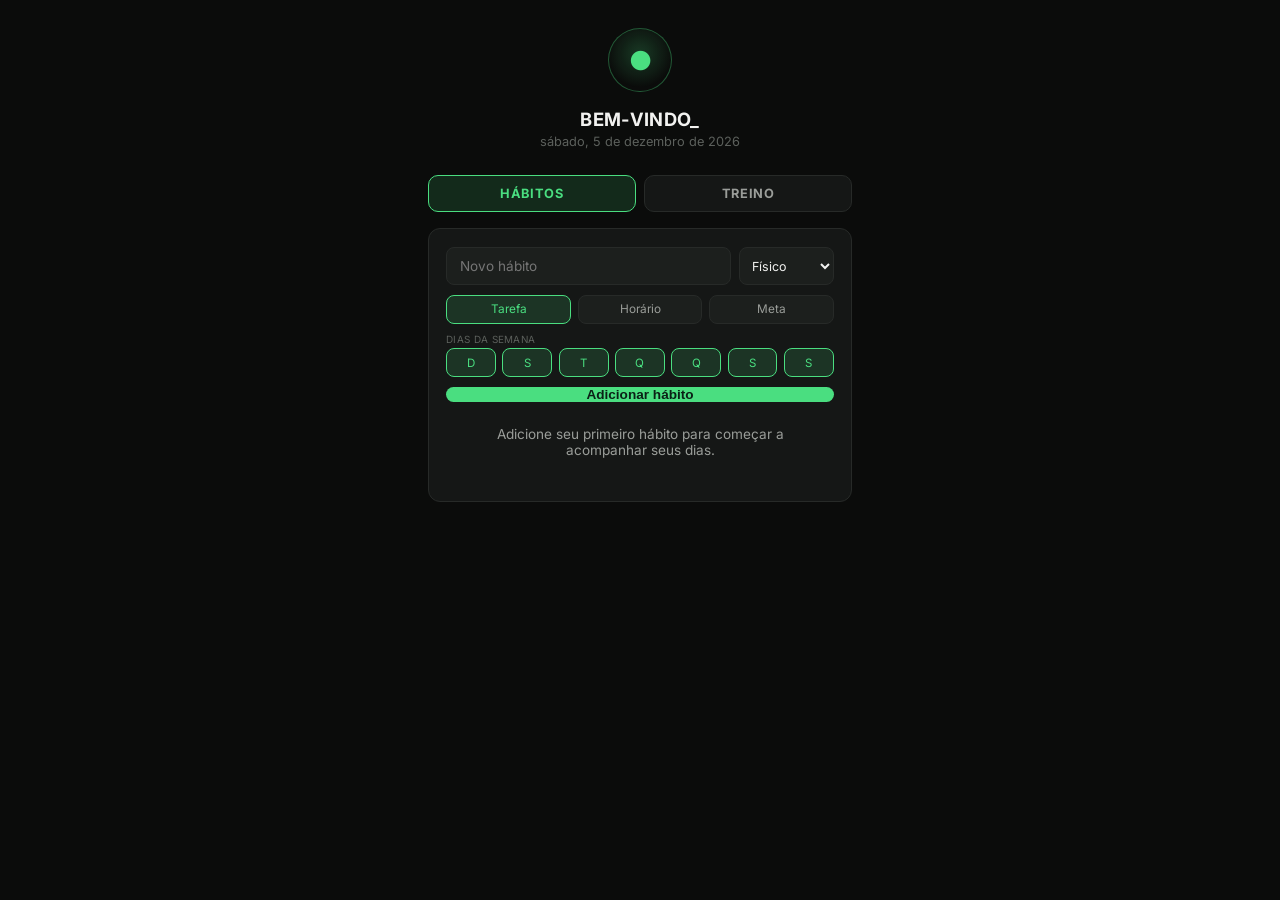
==== habitos/index.html @ 6778a44c "Add files via upload" ====
<!DOCTYPE html>
<html lang="pt-BR">
<head>
<meta charset="UTF-8">
<meta name="viewport" content="width=device-width, initial-scale=1.0, maximum-scale=1.0, user-scalable=no, viewport-fit=cover">
<title>Hábitos</title>
<meta name="apple-mobile-web-app-capable" content="yes">
<meta name="apple-mobile-web-app-status-bar-style" content="black-translucent">
<meta name="apple-mobile-web-app-title" content="Hábitos">
<meta name="mobile-web-app-capable" content="yes">
<meta name="theme-color" content="#0B0C0B">
<link rel="apple-touch-icon" href="ícone-192.png">
<link rel="icon" href="ícone-192.png">
<link rel="manifest" href="manifesto.json">
<link rel="preconnect" href="https://fonts.googleapis.com">
<link rel="preconnect" href="https://fonts.gstatic.com" crossorigin>
<link href="https://fonts.googleapis.com/css2?family=Inter:wght@400;500;600;700&display=swap" rel="stylesheet">
<style>
  :root{
    --bg:#0B0C0B;
    --card:#151716;
    --card-2:#1C1F1D;
    --border:#272A28;
    --text:#F2F2F0;
    --text-dim:#9A9D99;
    --text-faint:#5C605C;
    --green:#4ADE80;
    --red:#E8543F;
    --blue:#6EC6E8;
    --fisico:#5FC77E;
    --disciplina:#D8D8D8;
    --mental:#B18CF5;
    --intelecto:#E8C34D;
    --produtividade:#6EC6E8;
    --financeiro:#E8963D;
  }
  *{box-sizing:border-box;}
  html{background:var(--bg);height:100%;overscroll-behavior-y:none;}
  body{
    margin:0;background:var(--bg);color:var(--text);
    font-family:'Inter', sans-serif;-webkit-font-smoothing:antialiased;
    min-height:100%;overscroll-behavior-y:none;
    -webkit-user-select:none;user-select:none;-webkit-touch-callout:none;
  }
  input, select{-webkit-user-select:text;user-select:text;}
  .wrap{
    max-width:460px;margin:0 auto;
    padding:calc(1.75rem + env(safe-area-inset-top)) 1.1rem calc(3rem + env(safe-area-inset-bottom));
  }
  .greeting-icon{
    width:64px;height:64px;border-radius:50%;margin:0 auto 1rem;
    background:radial-gradient(circle at 50% 40%, rgba(74,222,128,.22), transparent 70%);
    border:1px solid rgba(74,222,128,.35);
    display:flex;align-items:center;justify-content:center;
  }
  .greeting-icon i{color:var(--green);font-size:26px;font-style:normal;}
  h1{
    text-align:center;font-size:1.15rem;font-weight:700;letter-spacing:.02em;
    margin:0 0 .25rem;text-transform:uppercase;
  }
  .date-line{text-align:center;color:var(--text-faint);font-size:.8rem;margin:0 0 1.6rem;}

  .card{
    background:var(--card);border:1px solid var(--border);border-radius:12px;
    padding:1.1rem 1.1rem 1.2rem;margin-bottom:1rem;
  }
  .card-head{display:flex;align-items:center;justify-content:space-between;margin-bottom:.8rem;}
  .card-title{
    display:flex;align-items:center;gap:.4rem;font-size:.72rem;font-weight:700;
    letter-spacing:.06em;text-transform:uppercase;color:var(--text-dim);
  }
  .card-title i{color:var(--red);font-size:14px;font-style:normal;}
  .card-count{font-size:.78rem;color:var(--text-faint);}

  .add-row{display:flex;gap:.5rem;margin-bottom:.6rem;}
  .add-row input[type=text]{
    flex:1;background:var(--card-2);border:1px solid var(--border);color:var(--text);
    padding:.6rem .8rem;border-radius:8px;font-size:.85rem;font-family:'Inter', sans-serif;
  }
  .add-row select{
    background:var(--card-2);border:1px solid var(--border);color:var(--text);
    padding:.6rem .5rem;border-radius:8px;font-size:.78rem;font-family:'Inter', sans-serif;
    max-width:110px;
  }
  .add-row input:focus, .add-row select:focus{outline:none;border-color:var(--green);}
  .add-row button{
    background:var(--green);color:#0B2016;border:none;border-radius:8px;
    padding:0 .9rem;font-weight:700;font-size:.85rem;cursor:pointer;
  }
  .type-toggle{display:flex;gap:.4rem;margin-bottom:.6rem;}
  .type-toggle button{
    flex:1;background:var(--card-2);border:1px solid var(--border);color:var(--text-dim);
    padding:.4rem .3rem;border-radius:8px;font-size:.74rem;cursor:pointer;font-family:'Inter', sans-serif;
  }
  .type-toggle button.active{background:rgba(74,222,128,.14);border-color:var(--green);color:var(--green);}
  #day-pick button{padding:.4rem 0;font-size:.72rem;}
  .modo-tip{font-size:.78rem;color:var(--text-dim);margin-top:.6rem;line-height:1.5;}
  .hist-cell.reduz{background:var(--blue);border-color:var(--blue);}
  .hist-cell.rec{background:rgba(232,150,61,.28);border-color:#E8963D;}
  .hist-cell.off{background:transparent;border-style:dashed;opacity:.4;cursor:default;}
  .aba-nav{display:flex;gap:.5rem;margin:0 0 1rem;}
  .aba-nav button{
    flex:1;background:var(--card);border:1px solid var(--border);color:var(--text-dim);
    padding:.65rem .3rem;border-radius:10px;font-size:.8rem;font-weight:700;letter-spacing:.05em;
    text-transform:uppercase;cursor:pointer;font-family:'Inter', sans-serif;
  }
  .aba-nav button.active{background:rgba(74,222,128,.14);border-color:var(--green);color:var(--green);}
  .extra-fields{display:flex;gap:.5rem;margin-bottom:.6rem;}
  .extra-fields input{
    background:var(--card-2);border:1px solid var(--border);color:var(--text);
    padding:.55rem .6rem;border-radius:8px;font-size:.8rem;font-family:'Inter', sans-serif;
  }
  .extra-fields input[type=time]{flex:1;}
  .extra-fields .qty-field{flex:1;min-width:0;}
  .extra-fields .qty-field input{width:100%;}
  .field-label{font-size:.62rem;color:var(--text-faint);text-transform:uppercase;letter-spacing:.03em;display:block;margin-bottom:.2rem;}
  .hidden{display:none !important;}

  .task-row{display:flex;align-items:center;gap:.6rem;padding:.6rem .5rem;border-radius:8px;cursor:pointer;}
  .task-row:hover{background:var(--card-2);}
  .checkbox{
    width:19px;height:19px;border-radius:50%;border:1.5px solid var(--text-faint);
    flex-shrink:0;display:flex;align-items:center;justify-content:center;
  }
  .checkbox.done{background:var(--green);border-color:var(--green);}
  .checkbox.done i{color:#0B2016;font-size:12px;font-style:normal;}
  .task-main{flex:1;min-width:0;}
  .task-name{font-size:.88rem;}
  .task-row.done .task-name{color:var(--text-faint);text-decoration:line-through;}
  .task-time{font-size:.68rem;color:var(--blue);font-weight:600;margin-top:1px;}
  .task-time.late{color:var(--red);}
  .task-qty-bar{height:4px;background:var(--border);border-radius:2px;overflow:hidden;margin-top:.35rem;width:100%;}
  .task-qty-fill{height:100%;background:var(--blue);border-radius:2px;}
  .task-qty-label{font-size:.68rem;color:var(--text-dim);margin-top:2px;}
  .task-dot{width:6px;height:6px;border-radius:50%;flex-shrink:0;}
  .qty-plus{
    background:var(--card-2);border:1px solid var(--border);color:var(--blue);
    width:26px;height:26px;border-radius:50%;font-size:.95rem;font-weight:700;cursor:pointer;
    flex-shrink:0;display:flex;align-items:center;justify-content:center;
  }
  .row-actions{display:flex;gap:.15rem;flex-shrink:0;}
  .del-x, .edit-x{background:none;border:none;color:var(--text-faint);cursor:pointer;font-size:.8rem;padding:.2rem .3rem;visibility:hidden;}
  .task-row:hover .del-x, .task-row:hover .edit-x{visibility:visible;}
  .del-x:hover{color:var(--red);}
  .edit-x:hover{color:var(--blue);}
  .more-toggle{text-align:center;color:var(--text-dim);font-size:.78rem;padding:.5rem 0 0;cursor:pointer;}
  .more-toggle:hover{color:var(--text);}

  .period-toggle{display:flex;gap:.35rem;}
  .period-toggle button{
    background:var(--card-2);border:1px solid var(--border);color:var(--text-dim);
    padding:.3rem .65rem;border-radius:16px;font-size:.72rem;cursor:pointer;font-family:'Inter', sans-serif;
  }
  .period-toggle button.active{background:var(--red);border-color:var(--red);color:#fff;}

  .radar-wrap{display:flex;justify-content:center;margin:.4rem 0 .6rem;}
  .score-cards{display:grid;grid-template-columns:repeat(3,1fr);gap:.5rem;margin-top:.6rem;}
  .score-cell{background:var(--card-2);border-radius:8px;padding:.55rem .3rem;text-align:center;}
  .score-cell .lbl{font-size:.6rem;text-transform:uppercase;letter-spacing:.03em;font-weight:700;margin-bottom:.2rem;}
  .score-cell .val{font-size:1.1rem;font-weight:700;}

  .hist-scroll{overflow-x:auto;}
  table.hist{border-collapse:separate;border-spacing:0 2px;width:100%;min-width:300px;}
  table.hist th{font-size:.6rem;color:var(--text-faint);font-weight:500;padding-bottom:.4rem;text-align:center;}
  table.hist th.today{color:var(--green);}
  .hist-name{
    text-align:left !important;font-size:.78rem;padding-right:.5rem !important;
    white-space:nowrap;max-width:110px;overflow:hidden;text-overflow:ellipsis;
  }
  .hist-cell-wrap{padding:1px;}
  .hist-cell{width:22px;height:22px;border-radius:4px;background:var(--card-2);border:1px solid var(--border);cursor:pointer;margin:0 auto;}
  .hist-cell.done{background:var(--green);border-color:var(--green);}
  .hist-cell.future{opacity:.3;cursor:default;}

  .insight-line{
    display:flex;gap:.6rem;padding:.5rem 0;border-bottom:1px solid var(--border);
    font-size:.83rem;line-height:1.5;color:var(--text-dim);
  }
  .insight-line:last-child{border-bottom:none;}
  .insight-line b{color:var(--text);font-weight:600;}
  .insight-dot{width:6px;height:6px;border-radius:50%;flex-shrink:0;margin-top:.45rem;}

  .empty-state{text-align:center;color:var(--text-dim);font-size:.85rem;padding:1.5rem 1rem;}
  .loading{color:var(--text-faint);text-align:center;padding:3rem 0;}

  .big-btn{width:100%;background:var(--green);color:#0B2016;border:none;border-radius:12px;
    padding:1rem;font-size:1.05rem;font-weight:800;cursor:pointer;font-family:'Inter', sans-serif;}
  .big-btn:active{transform:scale(.98);}
  .rest-num{font-size:3.8rem;font-weight:800;text-align:center;margin:.4rem 0;letter-spacing:.02em;}
  .rest-flash{animation:flash .6s ease 3;}
  @keyframes flash{50%{background:rgba(74,222,128,.22);}}
  .exec-demo{font-size:2.8rem;text-align:center;margin:.2rem 0;}
  .rsec{font-size:.68rem;font-weight:700;text-transform:uppercase;letter-spacing:.05em;color:var(--text-faint);margin:.8rem 0 .4rem;}
  .rrow{display:flex;align-items:center;gap:.5rem;font-size:.8rem;margin-bottom:.35rem;color:var(--text-dim);}
  .rrow .rn{flex:0 0 86px;white-space:nowrap;overflow:hidden;text-overflow:ellipsis;}
  .rrow .rbar{flex:1;height:8px;background:var(--card-2);border:1px solid var(--border);border-radius:99px;overflow:hidden;}
  .rrow .rbar i{display:block;height:100%;background:var(--green);border-radius:99px;}
  .rrow .rv{flex:0 0 22px;text-align:right;font-weight:700;}
  .rpe{display:flex;gap:.4rem;}
  .rpe button{flex:1;background:var(--card-2);border:1px solid var(--border);color:var(--text-dim);
    border-radius:8px;padding:.6rem 0;font-size:.9rem;font-weight:700;cursor:pointer;font-family:'Inter', sans-serif;}
  .rpe button.on{background:rgba(74,222,128,.16);border-color:var(--green);color:var(--green);}
  .cal-grid{display:grid;grid-template-columns:repeat(7,1fr);gap:4px;margin-top:.4rem;}
  .cal-dow{font-size:.62rem;color:var(--text-faint);text-align:center;padding:.15rem 0;}
  .cal-d{min-height:34px;border-radius:8px;background:var(--card-2);border:1px solid var(--border);
    font-size:.72rem;display:flex;align-items:center;justify-content:center;color:var(--text-dim);cursor:pointer;}
  .cal-d.has{background:rgba(74,222,128,.15);border-color:var(--green);color:var(--text);font-weight:700;}
  .cal-d.sel{outline:2px solid var(--green);}
  .extra-fields select{background:var(--card-2);border:1px solid var(--border);color:var(--text);
    padding:.55rem .6rem;border-radius:8px;font-size:.8rem;font-family:'Inter', sans-serif;width:100%;}
</style>
</head>
<body>
<div class="wrap">
  <div class="greeting-icon"><i>&#9679;</i></div>
  <h1 id="greeting">Bem-vindo_</h1>
  <p class="date-line" id="date-line"></p>
  <audio id="t-silence" loop preload="auto" style="display:none;"></audio>
  <div class="aba-nav">
    <button type="button" data-aba="habitos" class="active">Hábitos</button>
    <button type="button" data-aba="treino">Treino</button>
  </div>
  <div id="root"><div class="loading">Carregando…</div></div>
</div>

<script>
const STORAGE_KEY = 'habits-v3';
const DOW = ['dom','seg','ter','qua','qui','sex','sáb'];
const CATS = [
  {key:'fisico', label:'Físico', color:'var(--fisico)', angle:-90},
  {key:'disciplina', label:'Disciplina', color:'var(--disciplina)', angle:30},
  {key:'mental', label:'Mental', color:'var(--mental)', angle:150},
];
const CAT_HEX = {fisico:'#5FC77E',disciplina:'#D8D8D8',mental:'#B18CF5'};
let state = { habits: [], checkins: {} };
let aba = 'habitos';
try{ aba = localStorage.getItem('habitos-aba') || 'habitos'; }catch(e){}
let periodDays = 7;
let showAllTasks = false;
let addType = 'check';
let selDays = [0,1,2,3,4,5,6];
let editingId = null;
let saving = false;

function todayISO(){ const d=new Date(); return fmt(d); }
function fmt(d){ return d.getFullYear()+'-'+String(d.getMonth()+1).padStart(2,'0')+'-'+String(d.getDate()).padStart(2,'0'); }
function isoFromOffset(o){ const d=new Date(); d.setDate(d.getDate()+o); return fmt(d); }
function dowIndex(iso){ return new Date(iso+'T00:00:00').getDay(); }
function dayNum(iso){ return parseInt(iso.split('-')[2],10); }
function esc(s){ return s.replace(/[&<>"']/g, c=>({'&':'&amp;','<':'&lt;','>':'&gt;','"':'&quot;',"'":'&#39;'}[c])); }
function nowHM(){ const d=new Date(); return String(d.getHours()).padStart(2,'0')+':'+String(d.getMinutes()).padStart(2,'0'); }

async function load(){
  try{
    const raw = localStorage.getItem(STORAGE_KEY);
    if(raw){
      state = JSON.parse(raw);
      if(!state.habits) state.habits = [];
      if(!state.checkins) state.checkins = {};
      if(!state.modos) state.modos = {};
      const CAT_MAP = {intelecto:'mental', produtividade:'disciplina', financeiro:'disciplina'};
      state.habits.forEach(h=>{ if(CAT_MAP[h.category]) h.category = CAT_MAP[h.category]; });
    }
  }catch(e){ state = { habits: [], checkins: {}, modos: {} }; }
  setHeader();
  loadTreino2();
  bindAbaNav();
  render();
  baixarSeNovo();
}
function bindAbaNav(){
  document.querySelectorAll('.aba-nav button').forEach(btn=>{
    btn.addEventListener('click', ()=>{
      aba = btn.dataset.aba;
      try{ localStorage.setItem('habitos-aba', aba); }catch(e){}
      render();
    });
  });
}
async function persist(){
  if(saving) return; saving = true;
  try{ localStorage.setItem(STORAGE_KEY, JSON.stringify(state)); tocarLocal(); }
  catch(e){ console.error('Falha ao salvar', e); }
  saving = false;
}

function setHeader(){
  const now = new Date();
  const wd = ['domingo','segunda-feira','terça-feira','quarta-feira','quinta-feira','sexta-feira','sábado'][now.getDay()];
  const meses = ['janeiro','fevereiro','março','abril','maio','junho','julho','agosto','setembro','outubro','novembro','dezembro'];
  document.getElementById('date-line').textContent = `${wd}, ${now.getDate()} de ${meses[now.getMonth()]} de ${now.getFullYear()}`;
}

function addHabit(data){
  const id = 'h'+Date.now()+Math.floor(Math.random()*1000);
  const h = { id, name: data.name.trim(), category: data.category, type: data.type, createdAt: todayISO() };
  if(data.type==='time') h.time = data.time || '08:00';
  if(data.type==='quantity'){
    h.target = data.target || 1;
    h.unit = (data.unit || '').trim() || 'un';
    h.step = data.step || Math.max(1, Math.round(h.target/10));
  }
  if(data.days && data.days.length && data.days.length<7) h.days = [...data.days].sort((a,b)=>a-b);
  state.habits.push(h);
  persist(); render();
}
function updateHabit(id, data){
  const h = state.habits.find(x=>x.id===id);
  if(!h) return;
  h.name = data.name.trim();
  h.category = data.category;
  h.type = data.type;
  delete h.time; delete h.target; delete h.unit; delete h.step; delete h.days;
  if(data.type==='time') h.time = data.time || '08:00';
  if(data.type==='quantity'){
    h.target = data.target || 1;
    h.unit = (data.unit || '').trim() || 'un';
    h.step = data.step || Math.max(1, Math.round(h.target/10));
  }
  if(data.days && data.days.length && data.days.length<7) h.days = [...data.days].sort((a,b)=>a-b);
  persist(); render();
}
function isScheduled(h, iso){
  if(!h.days || h.days.length>=7) return true;
  return h.days.includes(dowIndex(iso));
}
// ===== MODO DO DIA: normal | corrido (versões reduzidas valem) | recuperacao (dia neutro) =====
function modoDe(iso){
  return (state.modos && state.modos[iso] && state.modos[iso].modo) || 'normal';
}
function motivoDe(iso){
  return (state.modos && state.modos[iso] && state.modos[iso].motivo) || '';
}
function setModo(iso, modo){
  if(!state.modos) state.modos = {};
  state.modos[iso] = { modo, motivo: motivoDe(iso) };
  persist(); render();
}
function setMotivo(iso, motivo){
  if(!state.modos) state.modos = {};
  state.modos[iso] = { modo: modoDe(iso), motivo };
  persist();
}
function diaNeutro(iso){
  return modoDe(iso)==='recuperacao';
}
function estadoDe(h, iso){
  if(h.type==='quantity') return isDoneOn(h, iso) ? 'done' : '';
  const v = state.checkins[iso] && state.checkins[iso][h.id];
  if(v==='R') return 'reduz';
  return v ? 'done' : '';
}
function toggleReduzida(habitId, iso){
  if(iso > todayISO()) return;
  if(!state.checkins[iso]) state.checkins[iso] = {};
  if(state.checkins[iso][habitId]==='R') delete state.checkins[iso][habitId];
  else state.checkins[iso][habitId] = 'R';
  persist(); render();
}
function startEdit(id){
  const h = state.habits.find(x=>x.id===id);
  if(!h) return;
  editingId = id;
  addType = h.type;
  selDays = (h.days && h.days.length) ? [...h.days] : [0,1,2,3,4,5,6];
  render();
  const card = document.querySelector('.wrap .card');
  if(card) card.scrollIntoView({behavior:'smooth', block:'start'});
  focusNameInput();
}
function deleteHabit(id){
  state.habits = state.habits.filter(h=>h.id!==id);
  for(const d in state.checkins){ delete state.checkins[d][id]; }
  persist(); render();
}
function toggleCheckin(habitId, iso){
  if(iso > todayISO()) return;
  const hh = state.habits.find(x=>x.id===habitId);
  if(hh && !isScheduled(hh, iso)) return;
  if(!state.checkins[iso]) state.checkins[iso] = {};
  if(state.checkins[iso][habitId]) delete state.checkins[iso][habitId];
  else state.checkins[iso][habitId] = true;
  persist(); render();
}
function addQty(habitId, iso, delta){
  if(iso > todayISO()) return;
  const hh = state.habits.find(x=>x.id===habitId);
  if(hh && !isScheduled(hh, iso)) return;
  if(!state.checkins[iso]) state.checkins[iso] = {};
  const cur = state.checkins[iso][habitId] || 0;
  const next = Math.max(0, cur + delta);
  if(next===0) delete state.checkins[iso][habitId];
  else state.checkins[iso][habitId] = next;
  persist(); render();
}
function setQty(h, iso){
  if(!isScheduled(h, iso)) return;
  const cur = (state.checkins[iso] && state.checkins[iso][h.id]) || 0;
  const val = prompt(`Quanto de ${h.unit} você já fez hoje (${h.name})?`, cur);
  if(val===null) return;
  const num = parseFloat(val.replace(',','.'));
  if(isNaN(num) || num<0) return;
  if(!state.checkins[iso]) state.checkins[iso] = {};
  if(num===0) delete state.checkins[iso][h.id];
  else state.checkins[iso][h.id] = num;
  persist(); render();
}

function habitDays(n){
  const days = [];
  for(let i=n-1;i>=0;i--) days.push(isoFromOffset(-i));
  return days;
}
function isDoneOn(h, iso){
  if(h.type==='quantity') return ((state.checkins[iso]&&state.checkins[iso][h.id])||0) >= h.target;
  return !!(state.checkins[iso] && state.checkins[iso][h.id]);
}
function qtyOn(h, iso){ return (state.checkins[iso] && state.checkins[iso][h.id]) || 0; }

function catCompletion(catKey, days){
  const habits = state.habits.filter(h=>h.category===catKey);
  if(habits.length===0) return 0;
  let done=0, total=0;
  for(const h of habits){
    for(const iso of days){
      if(!isScheduled(h, iso) || diaNeutro(iso)) continue;
      total++; if(isDoneOn(h, iso)) done++;
    }
  }
  return total ? Math.round((done/total)*100) : 0;
}
function habitStats(h, days){
  const base = days.filter(iso=>isScheduled(h,iso) && !diaNeutro(iso));
  const dd = base.length ? base : days.filter(iso=>isScheduled(h,iso));
  let done=0, running=0, currentStreak=0, bestStreak=0;
  for(const iso of dd){
    const ok = isDoneOn(h, iso);
    if(ok){ done++; running++; bestStreak=Math.max(bestStreak,running); } else running=0;
  }
  for(let i=dd.length-1;i>=0;i--){
    if(isDoneOn(h, dd[i])) currentStreak++; else break;
  }
  return { done, pct: dd.length?Math.round((done/dd.length)*100):0, currentStreak, bestStreak };
}

function radarSVG(scores){
  const cx=140, cy=140, maxR=95;
  const rings=[0.25,0.5,0.75,1];
  let svg = `<svg width="280" height="280" viewBox="0 0 280 280">`;
  for(const lvl of rings){
    let pts = CATS.map(c=>{
      const r = maxR*lvl; const rad = c.angle*Math.PI/180;
      return (cx+r*Math.cos(rad)).toFixed(1)+','+(cy+r*Math.sin(rad)).toFixed(1);
    }).join(' ');
    svg += `<polygon points="${pts}" fill="none" stroke="#272A28" stroke-width="1"/>`;
  }
  for(const c of CATS){
    const rad = c.angle*Math.PI/180;
    const x = cx+maxR*Math.cos(rad), y = cy+maxR*Math.sin(rad);
    svg += `<line x1="${cx}" y1="${cy}" x2="${x.toFixed(1)}" y2="${y.toFixed(1)}" stroke="#272A28" stroke-width="1"/>`;
  }
  let dataPts = CATS.map(c=>{
    const score = scores[c.key]||0;
    const r = Math.max(maxR*(score/100), score>0?6:0);
    const rad = c.angle*Math.PI/180;
    return (cx+r*Math.cos(rad)).toFixed(1)+','+(cy+r*Math.sin(rad)).toFixed(1);
  }).join(' ');
  svg += `<polygon points="${dataPts}" fill="rgba(74,222,128,.18)" stroke="#4ADE80" stroke-width="2"/>`;
  for(const c of CATS){
    const rad = c.angle*Math.PI/180;
    const lx = cx+(maxR+26)*Math.cos(rad), ly = cy+(maxR+26)*Math.sin(rad);
    svg += `<text x="${lx.toFixed(1)}" y="${ly.toFixed(1)}" fill="${CAT_HEX[c.key]}" font-size="10" font-weight="700" font-family="Inter, sans-serif" text-anchor="middle" dominant-baseline="middle" letter-spacing="0.5">${c.label.toUpperCase()}</text>`;
  }
  const overall = Math.round(CATS.reduce((s,c)=>s+(scores[c.key]||0),0)/CATS.length);
  svg += `<text x="${cx}" y="${cy-6}" fill="#F2F2F0" font-size="30" font-weight="700" font-family="Inter, sans-serif" text-anchor="middle">${overall}</text>`;
  svg += `<text x="${cx}" y="${cy+16}" fill="#5C605C" font-size="9" font-weight="700" font-family="Inter, sans-serif" text-anchor="middle" letter-spacing="1">SCORE</text>`;
  svg += `</svg>`;
  return svg;
}

function buildInsights(days){
  if(state.habits.length===0) return [];
  const lines = [];
  const stats = state.habits.map(h=>({h, s:habitStats(h, days)}));
  const sorted = [...stats].sort((a,b)=>b.s.pct-a.s.pct);
  if(sorted[0] && sorted[0].s.pct>=70){
    lines.push({c:'var(--green)', html:`<b>${esc(sorted[0].h.name)}</b> está indo bem — ${sorted[0].s.pct}% nos últimos ${days.length} dias.`});
  }
  const worst = sorted[sorted.length-1];
  if(worst && worst.s.pct<=40 && stats.length>1){
    lines.push({c:'var(--red)', html:`<b>${esc(worst.h.name)}</b> está com só ${worst.s.pct}% de conclusão. Pode ser hora de simplificar.`});
  }
  for(const {h,s} of stats){
    if(s.currentStreak>=3) lines.push({c:'var(--green)', html:`<b>${esc(h.name)}</b> está numa sequência de ${s.currentStreak} dias.`});
  }
  const dowNames=['domingos','segundas','terças','quartas','quintas','sextas','sábados'];
  const miss=[0,0,0,0,0,0,0], tot=[0,0,0,0,0,0,0];
  for(const {h} of stats){
    for(const iso of days){
      if(!isScheduled(h, iso) || diaNeutro(iso)) continue;
      const d = dowIndex(iso); tot[d]++;
      if(!isDoneOn(h, iso)) miss[d]++;
    }
  }
  let wi=-1, wr=0;
  for(let i=0;i<7;i++){ if(tot[i]<2) continue; const r=miss[i]/tot[i]; if(r>wr){wr=r;wi=i;} }
  if(wi>=0 && wr>=0.5) lines.push({c:'var(--red)', html:`Você falha mais aos <b>${dowNames[wi]}</b> — ${Math.round(wr*100)}% de falta.`});
  if(lines.length===0) lines.push({c:'var(--text-faint)', html:'Continue marcando os dias para ver padrões aqui.'});
  return lines;
}

function sortedTodayList(){
  const list = [...state.habits];
  list.sort((a,b)=>{
    const at = a.type==='time' ? a.time : '99:99';
    const bt = b.type==='time' ? b.time : '99:99';
    if(at!==bt) return at<bt?-1:1;
    return 0;
  });
  return list;
}

// ===== TREINO (fichas, execução guiada, cronômetro, histórico) =====
const TREINO2_KEY = 'treino-v2';
// Biblioteca própria: nome, grupo, equipamento, dificuldade, tipo padrão, demo e instrução.
const BIBLIOTECA = [
  {nome:'Supino reto com barra', grupo:'Peito', equip:'Peso livre', dif:'Intermediário', tipo:'reps', demo:'🏋️', inst:'Deite no banco, barra na linha do peito. Desça controlado até encostar e empurre sem travar o cotovelo.'},
  {nome:'Supino inclinado com halteres', grupo:'Peito', equip:'Peso livre', dif:'Intermediário', tipo:'reps', demo:'🏋️', inst:'Banco a 30-45°. Desça os halteres até a linha do peito e suba juntando sem bater.'},
  {nome:'Crucifixo', grupo:'Peito', equip:'Peso livre', dif:'Iniciante', tipo:'reps', demo:'🤲', inst:'Braços semiflexionados, abra até sentir alongar e feche sem encostar os halteres.'},
  {nome:'Flexão de braço', grupo:'Peito', equip:'Peso corporal', dif:'Iniciante', tipo:'reps', demo:'💪', inst:'Corpo reto da cabeça ao calcanhar. Desça o peito até perto do chão.'},
  {nome:'Puxada alta', grupo:'Costas', equip:'Máquina', dif:'Iniciante', tipo:'reps', demo:'🏋️', inst:'Puxe a barra até o peito, peito aberto, sem balançar o tronco.'},
  {nome:'Remada curvada', grupo:'Costas', equip:'Peso livre', dif:'Intermediário', tipo:'reps', demo:'🏋️', inst:'Tronco inclinado, coluna neutra. Puxe até o abdômen apertando as escápulas.'},
  {nome:'Remada unilateral', grupo:'Costas', equip:'Peso livre', dif:'Iniciante', tipo:'reps', demo:'💪', inst:'Apoie joelho e mão no banco. Puxe o halter até a cintura sem girar o tronco.'},
  {nome:'Barra fixa', grupo:'Costas', equip:'Peso corporal', dif:'Avançado', tipo:'reps', demo:'🧗', inst:'Pendure-se, puxe o queixo acima da barra sem impulso das pernas.'},
  {nome:'Agachamento livre', grupo:'Pernas', equip:'Peso livre', dif:'Intermediário', tipo:'reps', demo:'🦵', inst:'Pés na largura dos ombros, desça como se fosse sentar, joelhos na direção dos pés.'},
  {nome:'Leg press', grupo:'Pernas', equip:'Máquina', dif:'Iniciante', tipo:'reps', demo:'🦵', inst:'Costas coladas, desça até 90° sem tirar o quadril do banco.'},
  {nome:'Stiff', grupo:'Pernas', equip:'Peso livre', dif:'Intermediário', tipo:'reps', demo:'🦵', inst:'Pernas quase esticadas, desça a carga rente às pernas sentindo o posterior.'},
  {nome:'Cadeira extensora', grupo:'Pernas', equip:'Máquina', dif:'Iniciante', tipo:'reps', demo:'🦵', inst:'Ajuste o encosto, estenda até o topo segurando 1 segundo.'},
  {nome:'Panturrilha em pé', grupo:'Pernas', equip:'Máquina', dif:'Iniciante', tipo:'reps', demo:'🦶', inst:'Suba na ponta dos pés o máximo possível e desça alongando.'},
  {nome:'Desenvolvimento com halteres', grupo:'Ombros', equip:'Peso livre', dif:'Intermediário', tipo:'reps', demo:'🏋️', inst:'Sentado, halteres na altura dos ombros. Empurre para cima sem arquear a lombar.'},
  {nome:'Elevação lateral', grupo:'Ombros', equip:'Peso livre', dif:'Iniciante', tipo:'reps', demo:'🙆', inst:'Suba os braços até a altura dos ombros com cotovelos levemente flexíveis.'},
  {nome:'Rosca direta', grupo:'Braços', equip:'Peso livre', dif:'Iniciante', tipo:'reps', demo:'💪', inst:'Cotovelos fixos ao lado do corpo. Suba sem balançar.'},
  {nome:'Tríceps pulley', grupo:'Braços', equip:'Cabo', dif:'Iniciante', tipo:'reps', demo:'💪', inst:'Cotovelos grudados no corpo, estenda totalmente embaixo.'},
  {nome:'Tríceps testa', grupo:'Braços', equip:'Peso livre', dif:'Intermediário', tipo:'reps', demo:'💪', inst:'Deitado, desça a carga até perto da testa só dobrando o cotovelo.'},
  {nome:'Prancha', grupo:'Core', equip:'Peso corporal', dif:'Iniciante', tipo:'tempo', demo:'🧘', inst:'Apoie antebraços e pontas dos pés, corpo reto, respire sem soltar o abdômen.'},
  {nome:'Abdominal supra', grupo:'Core', equip:'Peso corporal', dif:'Iniciante', tipo:'reps', demo:'💪', inst:'Suba o tronco sem puxar o pescoço, contraindo o abdômen no topo.'},
  {nome:'Esteira', grupo:'Cardio', equip:'Cardio', dif:'Iniciante', tipo:'tempo', demo:'🏃', inst:'Comece andando, suba o ritmo aos poucos e feche com volta à calma.'},
  {nome:'Bicicleta', grupo:'Cardio', equip:'Cardio', dif:'Iniciante', tipo:'tempo', demo:'🚴', inst:'Ajuste o banco na altura do quadril e mantenha cadência constante.'},
  {nome:'Caminhada', grupo:'Cardio', equip:'Peso corporal', dif:'Iniciante', tipo:'distancia', demo:'🚶', inst:'Postura ereta, passos firmes, hidrate-se no caminho.'},
];
const GRUPOS_MUSC = ['Peito','Costas','Pernas','Ombros','Braços','Core','Cardio','Outro'];
const EQUIPS = ['Peso livre','Máquina','Cabo','Peso corporal','Cardio'];
const DIFS = ['Iniciante','Intermediário','Avançado'];
// treino2 = { fichas:[{id,nome,categoria,descricao,criadoEm,exercicios:[...]}], sessoes:[...], ativaId }
let treino2 = { fichas: [], sessoes: [], ativaId: null };
let tTela = 'home';
let tRascunho = null;
let tLibBusca = '', tLibGrupo = 'todos', tLibEquip = 'todos';
let tHistFicha = 'todas', tHistPeriodo = 30, tHistBusca = '', tHistDia = '';
let tTick = null;

function loadTreino2(){
  try{
    const raw = localStorage.getItem(TREINO2_KEY);
    if(raw){
      treino2 = JSON.parse(raw);
      if(!treino2.fichas) treino2.fichas = [];
      if(!treino2.sessoes) treino2.sessoes = [];
      // Página ficou fechada: descarta o intervalo offline do tempo ativo.
      const sa = treino2.sessoes.find(x=>x.id===treino2.ativaId);
      if(sa && (sa.status==='ativa'||sa.status==='pausada') && sa.segIni!=null){
        if(sa.status==='pausada'){ pararAtivo(sa); }
        else { sa.segIni = Date.now(); }
        try{ localStorage.setItem(TREINO2_KEY, JSON.stringify(treino2)); }catch(e){}
      }
    } else {
      migrarTreinoV1();
    }
  }catch(e){ treino2 = { fichas: [], sessoes: [], ativaId: null }; }
}
// Traz o treino simples antigo como 1 ficha + histórico, sem apagar nada.
function migrarTreinoV1(){
  try{
    const raw = localStorage.getItem('treino-v1');
    if(!raw) return;
    const v1 = JSON.parse(raw);
    const exs = v1.exercicios || [];
    if(!exs.length) return;
    const fid = 'f'+Date.now();
    treino2.fichas.push({
      id: fid, nome: 'Meu treino', categoria: 'Geral', descricao: 'Importado do treino anterior',
      criadoEm: todayISO(),
      exercicios: exs.map(e=>({ nome: e.nome, grupo: e.grupo||'Outro', equip: 'Peso livre', dif: 'Iniciante',
        tipo: 'reps', series: e.series||3, reps: e.reps||12, tempoSeg: 60, distanciaM: 400,
        descansoSeg: 60, carga: e.carga||0, obs: '', demo: '🏋️', inst: '' }))
    });
    Object.keys(v1.sessoes||{}).forEach(iso=>{
      const ses = v1.sessoes[iso] || {};
      const ids = Object.keys(ses);
      if(!ids.length) return;
      treino2.sessoes.push({
        id: 's'+iso.replace(/-/g,'')+Math.floor(Math.random()*100),
        fichaId: fid, fichaNome: 'Meu treino', inicio: iso+'T12:00:00', fim: iso+'T12:30:00',
        status: 'concluida', esforco: 0, energia: 0, obs: 'Importado do treino anterior',
        ativoMs: 0, segIni: null, descanso: null, exIdx: 0, serieIdx: 0,
        itens: ids.map(id=>{
          const ex = exs.find(x=>x.id===id);
          if(!ex) return null;
          const f = Math.min(ses[id].feitas||0, ex.series||3);
          const arr = [];
          for(let i=0;i<f;i++) arr.push({ n:i+1, feita:true, pulada:false, repsFeitas:ex.reps||12, tempoFeitoSeg:0, distFeitaM:0, carga:ex.carga||0, ts:iso+'T12:00:00' });
          return { nome: ex.nome, grupo: ex.grupo||'Outro', tipo: 'reps',
            meta: {series: ex.series||3, reps: ex.reps||12}, series: arr };
        }).filter(Boolean)
      });
    });
    saveTreino2();
  }catch(e){}
}
function saveTreino2(){
  try{ localStorage.setItem(TREINO2_KEY, JSON.stringify(treino2)); tocarLocal(); }
  catch(e){ console.error('Falha ao salvar treino', e); }
}
function fichaDe(id){ return treino2.fichas.find(f=>f.id===id); }
function sessaoAtiva(){
  if(!treino2.ativaId) return null;
  const s = treino2.sessoes.find(x=>x.id===treino2.ativaId);
  return (s && (s.status==='ativa' || s.status==='pausada')) ? s : null;
}
function fmtDur(ms){
  const s = Math.max(0, Math.floor(ms/1000));
  const h = Math.floor(s/3600), m = Math.floor((s%3600)/60), r = s%60;
  return (h? h+':' +String(m).padStart(2,'0') : m) + ':' + String(r).padStart(2,'0');
}
function fmtHora(ts){
  const d = new Date(ts);
  return String(d.getHours()).padStart(2,'0')+':'+String(d.getMinutes()).padStart(2,'0');
}
function volSessao(s){
  let v = 0;
  (s.itens||[]).forEach(it=>{ (it.series||[]).forEach(x=>{ if(x.feita && !x.pulada) v += (x.repsFeitas||0)*(x.carga||0); }); });
  return v;
}
function seriesFeitasSessao(s){
  let f = 0, t = 0;
  (s.itens||[]).forEach(it=>{ (it.series||[]).forEach(x=>{ t++; if(x.feita && !x.pulada) f++; }); });
  return {f, t};
}
// Relógio de tempo ativo: só conta enquanto segIni estiver ligado (pausas não contam).
function pararAtivo(s){ if(s.segIni!=null){ s.ativoMs = (s.ativoMs||0) + (Date.now()-s.segIni); s.segIni = null; } }
function andarAtivo(s){ if(s.status==='ativa' && s.segIni==null){ s.segIni = Date.now(); } }
function durAtiva(s){ return (s.ativoMs||0) + (s.segIni!=null ? (Date.now()-s.segIni) : 0); }
function bip(dur){
  try{
    const C = window.AudioContext || window.webkitAudioContext;
    if(!C) return;
    const c = new C(), o = c.createOscillator(), g = c.createGain();
    o.connect(g); g.connect(c.destination);
    o.type = 'sine'; o.frequency.value = 880;
    const t = c.currentTime, d = dur||0.6;
    g.gain.setValueAtTime(0.001, t);
    g.gain.exponentialRampToValueAtTime(0.4, t+0.03);
    [0, 0.25].forEach(k=>{ o.frequency.setValueAtTime(k?1174:880, t+k); });
    g.gain.exponentialRampToValueAtTime(0.001, t+d);
    o.start(t); o.stop(t+d+0.05);
    setTimeout(()=>{ try{ c.close(); }catch(e){} }, 900);
  }catch(e){}
  try{ if(navigator.vibrate) navigator.vibrate([200,100,200]); }catch(e){}
}
function irTreino(tela){
  tTela = tela;
  if(tTick){ clearInterval(tTick); tTick = null; }
  try{ msStop(); }catch(e){}
  render();
  const w = document.querySelector('.wrap');
  if(w) w.scrollTo ? w.scrollTo(0,0) : window.scrollTo(0,0);
}
let tLibDif = 'todas';
function renderTreino(){
  const s = sessaoAtiva();
  if((tTela==='exec' || tTela==='resumo') && !s) tTela = 'home';
  if(tTela==='editar') return renderFichaEdit();
  if(tTela==='exec') return renderExec();
  if(tTela==='resumo') return renderResumo();
  if(tTela==='historico') return renderHistorico();
  return renderTreinoHome();
}
function semAtual(){
  const h = new Date(); h.setHours(0,0,0,0);
  const seg = new Date(h); seg.setDate(h.getDate()-((h.getDay()+6)%7));
  const dom = new Date(seg); dom.setDate(seg.getDate()+7);
  return { seg, dom };
}
function renderTreinoHome(){
  const root = document.getElementById('root');
  const s = sessaoAtiva();
  const conc = treino2.sessoes.filter(x=>x.status==='concluida')
    .sort((a,b)=>String(b.fim||b.inicio)<String(a.fim||a.inicio)?-1:1);
  const ult = conc[0];
  const { seg, dom } = semAtual();
  const sem = conc.filter(x=>{ const d = new Date(x.fim||x.inicio); return d>=seg && d<dom; });
  const volSem = sem.reduce((a,x)=>a+volSessao(x),0);
  let html = '';
  if(s){
    html += `<div class="card"><div class="card-head">
      <div class="card-title"><i>&#9679;</i>SESSÃO EM ANDAMENTO</div></div>
      <div class="insight-line"><span class="insight-dot" style="background:var(--green)"></span>
      <span><b>${esc(s.fichaNome)}</b> · ${fmtDur(durAtiva(s))} · ${seriesFeitasSessao(s).f}/${seriesFeitasSessao(s).t} séries</span></div>
      <div class="add-row" style="margin:.8rem 0 0;">
        <button id="t-retomar" style="flex:1;">Retomar</button>
        <button id="t-descartar" type="button" style="flex:0 0 auto;background:var(--card-2);color:var(--text-dim);border:1px solid var(--border);border-radius:8px;padding:0 .9rem;font-size:.85rem;cursor:pointer;">Descartar</button>
      </div></div>`;
  }
  html += `<div class="card"><div class="card-head">
      <div class="card-title"><i>&#9679;</i>MEUS TREINOS</div>
      <div class="card-count">${treino2.fichas.length} fichas</div></div>
    ${ult ? `<div class="insight-line"><span class="insight-dot" style="background:var(--green)"></span>
      <span>Último: <b>${esc(ult.fichaNome)}</b> · ${fmtDataCurta(ult.fim||ult.inicio)} · ${fmtDur((ult.ativoMs||0))} · ${formatNum(Math.round(volSessao(ult)))} kg</span></div>`
      : `<div class="empty-state">Nenhum treino concluído ainda.</div>`}
    <div class="insight-line"><span class="insight-dot" style="background:var(--blue)"></span>
      <span>Semana: <b>${sem.length} treino(s)</b> · <b>${formatNum(Math.round(volSem))} kg</b></span></div>
    <div class="add-row" style="margin:.8rem 0 0;">
      <button id="t-iniciar" style="flex:1;">▶ Iniciar treino</button>
      <button id="t-nova" style="flex:1;">＋ Novo treino</button>
    </div>
    <div id="t-pick"></div>
    <div class="add-row" style="margin:.6rem 0 0;">
      <button id="t-hist" type="button" style="flex:1;background:var(--card-2);color:var(--text);border:1px solid var(--border);">Histórico</button>
    </div></div>`;
  if(!treino2.fichas.length){
    html += `<div class="card"><div class="empty-state">Crie sua primeira ficha para começar.</div></div>`;
  }
  treino2.fichas.forEach(f=>{
    html += `<div class="card"><div class="card-head">
        <div class="card-title"><i>&#9679;</i>${esc(f.nome).toUpperCase()}</div>
        <div class="card-count">${f.exercicios.length} exercícios</div></div>
      ${f.categoria?`<div class="task-qty-label">${esc(f.categoria)}${f.descricao?' · '+esc(f.descricao):''}</div>`:''}
      <div class="task-qty-label">${f.exercicios.slice(0,3).map(e=>esc(e.nome)).join(' · ')}${f.exercicios.length>3?' …':''}</div>
      <div class="add-row" style="margin:.8rem 0 0;">
        <button data-tstart="${f.id}" style="flex:1;">Iniciar</button>
        <button data-tedit="${f.id}" type="button" style="flex:0 0 auto;background:var(--card-2);color:var(--text-dim);border:1px solid var(--border);border-radius:8px;padding:0 .8rem;font-size:.8rem;cursor:pointer;">Editar</button>
        <button data-tdup="${f.id}" type="button" style="flex:0 0 auto;background:var(--card-2);color:var(--text-dim);border:1px solid var(--border);border-radius:8px;padding:0 .8rem;font-size:.8rem;cursor:pointer;" title="Duplicar">⧉</button>
        <button data-tdel="${f.id}" type="button" style="flex:0 0 auto;background:transparent;color:var(--text-faint);border:none;font-size:.85rem;cursor:pointer;" title="Excluir">✕</button>
      </div></div>`;
  });
  root.innerHTML = html;
  const pick = (fid)=>{
    const s0 = sessaoAtiva();
    if(s0 && !confirm('Já existe sessão em andamento. Descartar e começar outra?')) return;
    if(s0) cancelarSessao(s0, true);
    iniciarSessao(fid);
  };
  document.getElementById('t-nova').addEventListener('click', ()=>{
      tRascunho = { id:null, nome:'', categoria:'Força', descricao:'', descansoTroca: 90, exercicios: [] };
    tExp = -1; tBiblio = false; irTreino('editar');
  });
  document.getElementById('t-hist').addEventListener('click', ()=>irTreino('historico'));
  document.getElementById('t-iniciar').addEventListener('click', ()=>{
    if(!treino2.fichas.length){ alert('Crie uma ficha primeiro.'); return; }
    if(treino2.fichas.length===1){ pick(treino2.fichas[0].id); return; }
    const box = document.getElementById('t-pick');
    box.innerHTML = `<div style="margin-top:.6rem;">` + treino2.fichas.map(f=>
      `<button data-pick="${f.id}" type="button" style="display:block;width:100%;text-align:left;background:var(--card-2);border:1px solid var(--border);color:var(--text);border-radius:8px;padding:.7rem .8rem;font-size:.85rem;margin-bottom:.4rem;cursor:pointer;">▶ ${esc(f.nome)} <span style="color:var(--text-faint)">· ${f.exercicios.length} ex.</span></button>`
    ).join('') + `</div>`;
    box.querySelectorAll('[data-pick]').forEach(b=>b.addEventListener('click', ()=>pick(b.dataset.pick)));
  });
  root.querySelectorAll('[data-tstart]').forEach(b=>b.addEventListener('click', ()=>pick(b.dataset.tstart)));
  root.querySelectorAll('[data-tedit]').forEach(b=>b.addEventListener('click', ()=>{
    const f = fichaDe(b.dataset.tedit);
    if(!f) return;
    tRascunho = JSON.parse(JSON.stringify(f));
    tExp = -1; tBiblio = false; irTreino('editar');
  }));
  root.querySelectorAll('[data-tdup]').forEach(b=>b.addEventListener('click', ()=>{
    const f = fichaDe(b.dataset.tdup);
    if(!f) return;
    const c = JSON.parse(JSON.stringify(f));
    c.id = 'f'+Date.now(); c.nome = f.nome + ' (cópia)';
    treino2.fichas.push(c); saveTreino2(); render();
  }));
  root.querySelectorAll('[data-tdel]').forEach(b=>b.addEventListener('click', ()=>{
    const f = fichaDe(b.dataset.tdel);
    if(!f || !confirm(`Excluir a ficha "${f.nome}"? (o histórico é mantido)`)) return;
    treino2.fichas = treino2.fichas.filter(x=>x.id!==f.id);
    saveTreino2(); render();
  }));
  const rt = document.getElementById('t-retomar');
  if(rt) rt.addEventListener('click', ()=>irTreino('exec'));
  const dc = document.getElementById('t-descartar');
  if(dc) dc.addEventListener('click', ()=>{
    const s0 = sessaoAtiva();
    if(s0 && confirm('Descartar a sessão em andamento?')) cancelarSessao(s0);
  });
}
function fmtDataCurta(ts){
  if(!ts) return '';
  const m = String(ts).match(/^(\d{4})-(\d{2})-(\d{2})/);
  return m ? m[3]+'/'+m[2] : ts;
}
function iniciarSessao(fid){
  const f = fichaDe(fid);
  if(!f || !f.exercicios.length){ alert('Ficha sem exercícios.'); return; }
  const s = {
    id: 's'+Date.now(), fichaId: f.id, fichaNome: f.nome,
    inicio: new Date().toISOString(), fim: '', status: 'ativa',
    esforco: 0, energia: 0, obs: '', ativoMs: 0, segIni: Date.now(),
    descansoTroca: (f.descansoTroca!=null ? f.descansoTroca : 90),
    descanso: null, exIdx: 0, serieIdx: 0,
    itens: f.exercicios.map(e=>({ nome: e.nome, grupo: e.grupo, tipo: e.tipo||'reps',
      demo: e.demo||'🏋️', inst: e.inst||'',
      meta: { series: e.series, reps: e.reps||0, tempoSeg: e.tempoSeg||0, distanciaM: e.distanciaM||0, carga: e.carga||0, descansoSeg: e.descansoSeg||0 },
      series: [] }))
  };
    treino2.sessoes.push(s);
    treino2.ativaId = s.id;
    saveTreino2();
    marcarTreinoFeito();
    irTreino('exec');
}
// Começou a treinar = hábito "treinar" feito no dia (cria se não existir).
function marcarTreinoFeito(){
  const hoje = todayISO();
  let h = state.habits.find(x=>/trein/i.test(x.name||''));
  if(!h){
    h = { id: 'h'+Date.now()+Math.floor(Math.random()*1000), name: 'Treinar', category: 'fisico', type: 'check', createdAt: hoje };
    state.habits.push(h);
  }
  if(!state.checkins[hoje]) state.checkins[hoje] = {};
  state.checkins[hoje][h.id] = true;
  persist();
}
function cancelarSessao(s, silencioso){
  pararAtivo(s);
  s.status = 'cancelada';
  s.descanso = null;
  if(treino2.ativaId===s.id) treino2.ativaId = null;
  saveTreino2();
  if(!silencioso) irTreino('home');
}
// ===== Editor de ficha + biblioteca =====
let tExp = -1, tBiblio = false;
const CATEGORIAS_TREINO = ['Força','Hipertrofia','Cardio','Mobilidade','Esporte','Outro'];
function metaTexto(e){
  if(e.tipo==='tempo') return `${e.series}x${e.tempoSeg}s`;
  if(e.tipo==='distancia') return `${e.series}x${e.distanciaM}m`;
  return `${e.series}x${e.reps}${e.carga?' · '+formatNum(e.carga)+'kg':''}`;
}
function renderFichaEdit(){
  const root = document.getElementById('root');
  const r = tRascunho;
  if(!r){ irTreino('home'); return; }
  if(tBiblio){ renderBiblioteca(); return; }
  let html = `<div class="card"><div class="card-head">
      <div class="card-title"><i>&#9679;</i>${r.id?'EDITAR FICHA':'NOVA FICHA'}</div></div>
    <div class="add-row"><input type="text" id="f-nome" placeholder="Nome (ex: Treino A – Peito)" value="${esc(r.nome||'')}"></div>
    <div class="add-row">
      <select id="f-cat">${CATEGORIAS_TREINO.map(c=>`<option ${r.categoria===c?'selected':''}>${c}</option>`).join('')}</select>
    </div>
    <div class="add-row"><input type="text" id="f-desc" placeholder="Descrição (opcional)" value="${esc(r.descricao||'')}"></div>
    <div class="extra-fields"><div class="qty-field"><span class="field-label">Descanso entre exercícios (s, 0 = sem)</span><input type="text" id="f-troca" inputmode="numeric" value="${r.descansoTroca!=null?r.descansoTroca:90}"></div></div>
  </div>`;
  html += `<div class="card"><div class="card-head">
      <div class="card-title"><i>&#9679;</i>EXERCÍCIOS</div>
      <div class="card-count">${r.exercicios.length}</div></div>
    <div id="f-list">`;
  r.exercicios.forEach((e,i)=>{
    const open = tExp===i;
    html += `<div class="task-row" data-fex="${i}">
      <span class="task-dot" style="background:var(--green)"></span>
      <div class="task-main"><span class="task-name">${esc(e.nome||'(sem nome)')}</span>
      <div class="task-qty-label">${esc(e.grupo||'')} · ${metaTexto(e)}${e.descansoSeg?' · descanso '+e.descansoSeg+'s':''}</div></div>
      <div class="row-actions">
        <button data-fup="${i}" title="Subir">▲</button>
        <button data-fdown="${i}" title="Descer">▼</button>
        <button data-fdup="${i}" title="Duplicar">⧉</button>
        <button data-fdel="${i}" title="Remover">✕</button>
      </div></div>`;
    if(open){
      html += `<div class="card" style="background:var(--card-2);margin:-.3rem 0 .6rem;">
        <div class="extra-fields">
          <div class="qty-field"><span class="field-label">Exercício</span><input type="text" data-campo="nome" data-i="${i}" value="${esc(e.nome||'')}"></div>
        </div>
        <div class="extra-fields">
          <div class="qty-field"><span class="field-label">Grupo</span><select data-campo="grupo" data-i="${i}">${GRUPOS_MUSC.map(g=>`<option ${e.grupo===g?'selected':''}>${g}</option>`).join('')}</select></div>
          <div class="qty-field"><span class="field-label">Tipo</span><select data-campo="tipo" data-i="${i}">
            <option value="reps" ${e.tipo==='reps'?'selected':''}>Repetições</option>
            <option value="tempo" ${e.tipo==='tempo'?'selected':''}>Tempo</option>
            <option value="distancia" ${e.tipo==='distancia'?'selected':''}>Distância</option>
          </select></div>
        </div>
        <div class="extra-fields">
          <div class="qty-field"><span class="field-label">Séries</span><input type="text" data-campo="series" data-i="${i}" inputmode="numeric" value="${e.series||''}"></div>
          ${e.tipo==='reps'?`<div class="qty-field"><span class="field-label">Reps</span><input type="text" data-campo="reps" data-i="${i}" inputmode="numeric" value="${e.reps||''}"></div>`:''}
          ${e.tipo==='tempo'?`<div class="qty-field"><span class="field-label">Seg por série</span><input type="text" data-campo="tempoSeg" data-i="${i}" inputmode="numeric" value="${e.tempoSeg||''}"></div>`:''}
          ${e.tipo==='distancia'?`<div class="qty-field"><span class="field-label">Metros p/ série</span><input type="text" data-campo="distanciaM" data-i="${i}" inputmode="numeric" value="${e.distanciaM||''}"></div>`:''}
          <div class="qty-field"><span class="field-label">Carga kg</span><input type="text" data-campo="carga" data-i="${i}" inputmode="decimal" value="${e.carga||''}"></div>
        </div>
        <div class="extra-fields">
          <div class="qty-field"><span class="field-label">Descanso (s)</span><input type="text" data-campo="descansoSeg" data-i="${i}" inputmode="numeric" value="${e.descansoSeg||''}"></div>
          <div class="qty-field"><span class="field-label">Obs</span><input type="text" data-campo="obs" data-i="${i}" value="${esc(e.obs||'')}"></div>
        </div>
      </div>`;
    }
  });
  html += `</div>
    <div class="add-row" style="margin-top:.6rem;"><button id="f-addlib" style="flex:1;" type="button">＋ Adicionar da biblioteca</button></div>
    <div class="add-row"><button id="f-addcustom" type="button" style="flex:1;background:var(--card-2);color:var(--text);border:1px solid var(--border);">Exercício personalizado</button></div>
  </div>`;
  html += `<div class="add-row"><button id="f-salvar" style="flex:1;">Salvar ficha</button></div>
  <div class="add-row"><button id="f-cancelar" type="button" style="flex:1;background:var(--card-2);color:var(--text-dim);border:1px solid var(--border);">Cancelar</button></div>`;
  root.innerHTML = html;
  root.querySelectorAll('[data-campo]').forEach(el=>{
    el.addEventListener('change', ()=>{
      const i = +el.dataset.i, c = el.dataset.campo;
      const ex = tRascunho.exercicios[i];
      if(!ex) return;
      if(['series','reps','tempoSeg','distanciaM','descansoSeg'].includes(c)) ex[c] = Math.max(0, parseInt(el.value,10)||0);
      else if(c==='carga') ex[c] = Math.max(0, parseFloat(String(el.value).replace(',','.'))||0);
      else ex[c] = el.value;
      if(c==='tipo') render();
    });
  });
  root.querySelectorAll('[data-fex]').forEach(el=>{
    el.addEventListener('click', e=>{
      if(e.target.closest('[data-fup]')||e.target.closest('[data-fdown]')||e.target.closest('[data-fdup]')||e.target.closest('[data-fdel]')) return;
      const i = +el.dataset.fex;
      tExp = (tExp===i) ? -1 : i;
      render();
    });
  });
  const mv = (i,d)=>{
    const j = i+d;
    if(j<0 || j>=tRascunho.exercicios.length) return;
    const a = tRascunho.exercicios;
    [a[i],a[j]] = [a[j],a[i]];
    tExp = j; render();
  };
  root.querySelectorAll('[data-fup]').forEach(b=>b.addEventListener('click', e=>{ e.stopPropagation(); mv(+b.dataset.fup,-1); }));
  root.querySelectorAll('[data-fdown]').forEach(b=>b.addEventListener('click', e=>{ e.stopPropagation(); mv(+b.dataset.fdown,1); }));
  root.querySelectorAll('[data-fdup]').forEach(b=>b.addEventListener('click', e=>{
    e.stopPropagation();
    const i = +b.dataset.fdup;
    const c = JSON.parse(JSON.stringify(tRascunho.exercicios[i]));
    c.nome = (c.nome||'Exercício') + ' (cópia)';
    tRascunho.exercicios.splice(i+1,0,c);
    render();
  }));
  root.querySelectorAll('[data-fdel]').forEach(b=>b.addEventListener('click', e=>{
    e.stopPropagation();
    tRascunho.exercicios.splice(+b.dataset.fdel,1);
    render();
  }));
  document.getElementById('f-addlib').addEventListener('click', ()=>{ tBiblio = true; tLibBusca=''; tLibGrupo='todos'; tLibEquip='todos'; tLibDif='todas'; render(); });
  document.getElementById('f-addcustom').addEventListener('click', ()=>{
    tRascunho.exercicios.push({ nome:'', grupo:'Outro', equip:'Peso livre', dif:'Iniciante', tipo:'reps', series:3, reps:12, tempoSeg:60, distanciaM:400, descansoSeg:60, carga:0, obs:'', demo:'🏋️', inst:'' });
    tExp = tRascunho.exercicios.length-1;
    render();
  });
  document.getElementById('f-cancelar').addEventListener('click', ()=>{ tRascunho = null; irTreino('home'); });
  document.getElementById('f-salvar').addEventListener('click', ()=>{
    r.nome = document.getElementById('f-nome').value.trim();
    r.categoria = document.getElementById('f-cat').value;
    r.descricao = document.getElementById('f-desc').value.trim();
    r.descansoTroca = Math.max(0, parseInt(document.getElementById('f-troca').value, 10)||0);
    if(!r.nome){ alert('Dê um nome para a ficha.'); return; }
    if(!r.exercicios.length){ alert('Adicione ao menos 1 exercício.'); return; }
    for(const e of r.exercicios){
      if(!e.nome.trim()){ alert('Há exercício sem nome.'); return; }
      if(!(e.series>=1)){ alert(`"${e.nome}": séries inválidas.`); return; }
      if(e.tipo==='reps' && !(e.reps>=1)){ alert(`"${e.nome}": repetições inválidas.`); return; }
      if(e.tipo==='tempo' && !(e.tempoSeg>=5)){ alert(`"${e.nome}": tempo mínimo 5s por série.`); return; }
      if(e.tipo==='distancia' && !(e.distanciaM>0)){ alert(`"${e.nome}": distância inválida.`); return; }
    }
    if(r.id){
      const f = fichaDe(r.id);
      if(f) Object.assign(f, JSON.parse(JSON.stringify(r)));
    } else {
      r.id = 'f'+Date.now();
      r.criadoEm = todayISO();
      treino2.fichas.push(JSON.parse(JSON.stringify(r)));
    }
    saveTreino2();
    tRascunho = null;
    irTreino('home');
  });
}
function renderBiblioteca(){
  const root = document.getElementById('root');
  const q = tLibBusca.trim().toLowerCase();
  const lista = BIBLIOTECA.filter(b=>{
    if(tLibGrupo!=='todos' && b.grupo!==tLibGrupo) return false;
    if(tLibEquip!=='todos' && b.equip!==tLibEquip) return false;
    if(tLibDif!=='todas' && b.dif!==tLibDif) return false;
    if(q && !(b.nome.toLowerCase().includes(q) || (b.inst||'').toLowerCase().includes(q))) return false;
    return true;
  });
  let html = `<div class="card"><div class="card-head">
      <div class="card-title"><i>&#9679;</i>BIBLIOTECA</div>
      <div class="card-count">${lista.length}</div></div>
    <div class="add-row"><input type="text" id="lib-busca" placeholder="Pesquisar exercício..." value="${esc(tLibBusca)}"></div>
    <div class="add-row"><select id="lib-grupo"><option value="todos">Todos os grupos</option>${GRUPOS_MUSC.map(g=>`<option ${tLibGrupo===g?'selected':''}>${g}</option>`).join('')}</select>
    <select id="lib-equip"><option value="todos">Equipamentos</option>${EQUIPS.map(g=>`<option ${tLibEquip===g?'selected':''}>${g}</option>`).join('')}</select></div>
    <div class="type-toggle"><button type="button" data-dif="todas" class="${tLibDif==='todas'?'active':''}">Todas</button>${DIFS.map(d=>`<button type="button" data-dif="${d}" class="${tLibDif===d?'active':''}">${d}</button>`).join('')}</div>
  </div>`;
  html += `<div class="card">`;
  if(!lista.length) html += `<div class="empty-state">Nada encontrado.</div>`;
  lista.forEach((b,i)=>{
    html += `<div class="task-row" style="cursor:default;">
      <span style="font-size:1.6rem;">${b.demo||'🏋️'}</span>
      <div class="task-main"><span class="task-name">${esc(b.nome)}</span>
      <div class="task-qty-label">${esc(b.grupo)} · ${esc(b.equip)} · ${esc(b.dif)}</div>
      ${b.inst?`<div class="task-qty-label">${esc(b.inst)}</div>`:''}</div>
      <button class="qty-plus" data-libadd="${BIBLIOTECA.indexOf(b)}">+</button>
    </div>`;
  });
  html += `</div><div class="add-row"><button id="lib-voltar" type="button" style="flex:1;background:var(--card-2);color:var(--text-dim);border:1px solid var(--border);">Voltar à ficha</button></div>`;
  root.innerHTML = html;
  const rb = document.getElementById('lib-busca');
  rb.addEventListener('input', ()=>{ tLibBusca = rb.value; render(); const n = document.getElementById('lib-busca'); n.focus(); n.setSelectionRange(n.value.length, n.value.length); });
  document.getElementById('lib-grupo').addEventListener('change', e=>{ tLibGrupo = e.target.value; render(); });
  document.getElementById('lib-equip').addEventListener('change', e=>{ tLibEquip = e.target.value; render(); });
  root.querySelectorAll('[data-dif]').forEach(b=>b.addEventListener('click', ()=>{ tLibDif = b.dataset.dif; render(); }));
  document.getElementById('lib-voltar').addEventListener('click', ()=>{ tBiblio = false; render(); });
  root.querySelectorAll('[data-libadd]').forEach(b=>b.addEventListener('click', ()=>{
    const src = BIBLIOTECA[+b.dataset.libadd];
    const c = JSON.parse(JSON.stringify(src));
    c.series = 3; c.reps = 12; c.tempoSeg = 60; c.distanciaM = 400; c.descansoSeg = 60; c.carga = 0; c.obs = '';
    tRascunho.exercicios.push(c);
    tBiblio = false;
    tExp = tRascunho.exercicios.length-1;
    render();
  }));
}

// ===== Execução guiada + cronômetro =====
function posAtual(s){
  for(let i=0;i<s.itens.length;i++){
    const it = s.itens[i];
    const total = it.meta.series;
    const feitas = it.series.filter(x=>x.feita||x.pulada).length;
    if(feitas < total) return { ex: i, sr: feitas };
  }
  return { ex: s.itens.length, sr: 0 };
}
function metaCurta(it){
  if(it.tipo==='tempo') return `${it.meta.series}x${it.meta.tempoSeg}s`;
  if(it.tipo==='distancia') return `${it.meta.series}x${it.meta.distanciaM}m`;
  return `${it.meta.series}x${it.meta.reps}${it.meta.carga?' · '+formatNum(it.meta.carga)+'kg':''}`;
}
function renderExec(){
  const root = document.getElementById('root');
  const s = sessaoAtiva();
  if(!s){ irTreino('home'); return; }
  const pos = posAtual(s);
  if(pos.ex >= s.itens.length){
    root.innerHTML = `<div class="card"><div class="card-head">
        <div class="card-title"><i>&#9679;</i>${esc(s.fichaNome).toUpperCase()}</div></div>
      <div class="empty-state">Treino completo! 🎉</div>
      <button class="big-btn" id="ex-fim">Ver resumo</button></div>`;
    document.getElementById('ex-fim').addEventListener('click', ()=>irTreino('resumo'));
    return;
  }
  s.exIdx = pos.ex; s.serieIdx = pos.sr;
  if(s.status==='pausada'){
    root.innerHTML = `<div class="card"><div class="card-head">
        <div class="card-title"><i>&#9679;</i>SESSÃO PAUSADA</div>
        <div class="card-count">${fmtDur(durAtiva(s))}</div></div>
      <div class="empty-state">Descanse. O tempo pausado não conta.</div>
      <button class="big-btn" id="ex-ret">Retomar</button>
      <div class="add-row" style="margin-top:.6rem;"><button id="ex-enc2" type="button" style="flex:1;background:var(--card-2);color:var(--text-dim);border:1px solid var(--border);">Encerrar</button></div></div>`;
    document.getElementById('ex-ret').addEventListener('click', ()=>{
      s.status = 'ativa'; andarAtivo(s);
      if(s.descanso && s.descanso.pausado){ s.descanso.fimTs = Date.now()+s.descanso.restanteMs; s.descanso.pausado = false; }
      saveTreino2(); render();
    });
    document.getElementById('ex-enc2').addEventListener('click', encerrarSessao);
    return;
  }
  const it = s.itens[pos.ex];
  const tot = seriesFeitasSessao(s);
  // Descanso em andamento?
  if(s.descanso){
    const d = s.descanso;
    const rest = d.pausado ? d.restanteMs : Math.max(0, d.fimTs - Date.now());
    root.innerHTML = `<div class="card" id="rest-card"><div class="card-head">
        <div class="card-title"><i>&#9679;</i>${d.troca?'TROCA DE EXERCÍCIO':'DESCANSO'}</div>
        <div class="card-count">${d.troca?('próximo: '+esc(d.prox||'')):esc(it.nome)}</div></div>
      <div class="rest-num" id="t-rest-num">${Math.ceil(rest/1000)}s</div>
      <div class="task-qty-bar"><div class="task-qty-fill" id="t-rest-fill" style="width:100%;background:var(--green)"></div></div>
      <div class="task-qty-label" id="t-dur">Tempo ativo ${fmtDur(durAtiva(s))} · tela bloqueada também mostra</div>
      <div class="add-row" style="margin-top:.8rem;">
        <button id="t-rpause" type="button" style="flex:1;background:var(--card-2);color:var(--text);border:1px solid var(--border);">${d.pausado?'Continuar':'Pausar'}</button>
        <button id="t-r15" type="button" style="flex:1;background:var(--card-2);color:var(--text);border:1px solid var(--border);">+15s</button>
        <button id="t-r30" type="button" style="flex:1;background:var(--card-2);color:var(--text);border:1px solid var(--border);">+30s</button>
      </div>
      <div class="add-row" style="margin-top:.4rem;">
        <input type="text" id="t-rcustom" inputmode="numeric" placeholder="Segundos (ex: 120)">
        <button id="t-rset" type="button" style="flex:0 0 auto;">Definir</button>
      </div>
      <button class="big-btn" id="t-rskip" style="margin-top:.6rem;">Pular descanso</button></div>`;
    document.getElementById('t-rpause').addEventListener('click', ()=>{
      if(d.pausado){ d.fimTs = Date.now()+d.restanteMs; d.pausado = false; andarAtivo(s); }
      else { d.restanteMs = Math.max(0, d.fimTs-Date.now()); d.pausado = true; pararAtivo(s); }
      saveTreino2(); render();
    });
    document.getElementById('t-r15').addEventListener('click', ()=>{ addDescanso(s, 15000); });
    document.getElementById('t-r30').addEventListener('click', ()=>{ addDescanso(s, 30000); });
    document.getElementById('t-rset').addEventListener('click', ()=>{
      const v = Math.max(5, parseInt(document.getElementById('t-rcustom').value, 10)||0);
      if(!v) return;
      if(d.pausado) d.restanteMs = v*1000;
      else d.fimTs = Date.now()+v*1000;
      d.durSeg = v;
      saveTreino2(); render();
    });
    document.getElementById('t-rskip').addEventListener('click', ()=>fimDescanso(s, true));
    msStart(s, d);
    ligarTick(s);
    return;
  }
  const feitoPadrao = it.tipo==='reps' ? (it.meta.reps||0) : (it.tipo==='tempo' ? (it.meta.tempoSeg||0) : (it.meta.distanciaM||0));
  const unFeito = it.tipo==='reps' ? 'reps' : (it.tipo==='tempo' ? 'seg' : 'm');
  root.innerHTML = `<div class="card"><div class="card-head">
      <div class="card-title"><i>&#9679;</i>EXERCÍCIO ${pos.ex+1}/${s.itens.length}</div>
      <div class="card-count" id="t-dur">${fmtDur(durAtiva(s))}</div></div>
    <div class="exec-demo">${exDemo(it)}</div>
    <h1 style="font-size:1.05rem;margin:.4rem 0 .1rem;">${esc(it.nome)}</h1>
    <div class="task-qty-label">${esc(it.grupo||'')} · Série ${pos.sr+1} de ${it.meta.series} · meta ${metaCurta(it)}</div>
    ${exInst(it)?`<div class="task-qty-label" style="margin-top:.4rem;">${esc(exInst(it))}</div>`:''}
    <div class="task-qty-bar"><div class="task-qty-fill" style="width:${tot.t?Math.round(tot.f/tot.t*100):0}%"></div></div>
    <div class="task-qty-label">Sessão: ${tot.f}/${tot.t} séries</div>
    <div class="extra-fields" style="margin-top:.8rem;">
      <div class="qty-field"><span class="field-label">Feito (${unFeito})</span><input type="text" id="ex-feito" inputmode="decimal" value="${feitoPadrao}"></div>
      <div class="qty-field"><span class="field-label">Carga (kg)</span><input type="text" id="ex-carga" inputmode="decimal" value="${it.meta.carga?String(it.meta.carga).replace('.',','):''}"></div>
    </div>
    <button class="big-btn" id="ex-ok">Concluir série</button>
    <div class="add-row" style="margin-top:.6rem;">
      <button id="ex-pause" type="button" style="flex:1;background:var(--card-2);color:var(--text);border:1px solid var(--border);">⏸ Pausar</button>
      <button id="ex-skip" type="button" style="flex:1;background:var(--card-2);color:var(--text);border:1px solid var(--border);">⏭ Pular ex.</button>
    </div>
    <div class="add-row">
      <button id="ex-fix" type="button" style="flex:1;background:var(--card-2);color:var(--text-dim);border:1px solid var(--border);">↩ Corrigir última</button>
      <button id="ex-end" type="button" style="flex:1;background:var(--card-2);color:var(--text-dim);border:1px solid var(--border);">■ Encerrar</button>
    </div></div>`;
  document.getElementById('ex-ok').addEventListener('click', ()=>{
    const feito = Math.max(0, parseFloat(String(document.getElementById('ex-feito').value).replace(',','.'))||0);
    const carga = Math.max(0, parseFloat(String(document.getElementById('ex-carga').value).replace(',','.'))||0);
    concluirSerie(s, pos, feito, carga);
  });
    document.getElementById('ex-pause').addEventListener('click', ()=>{
      pararAtivo(s);
      if(s.descanso && !s.descanso.pausado){ s.descanso.restanteMs = Math.max(0, s.descanso.fimTs-Date.now()); s.descanso.pausado = true; }
      s.status = 'pausada'; saveTreino2(); render();
    });
  document.getElementById('ex-skip').addEventListener('click', ()=>{
    if(!confirm(`Pular "${it.nome}"? (séries restantes marcadas como puladas)`)) return;
    for(let k=pos.sr;k<it.meta.series;k++) it.series.push({ n:k+1, feita:false, pulada:true, repsFeitas:0, tempoFeitoSeg:0, distFeitaM:0, carga:0, ts:new Date().toISOString() });
    saveTreino2(); render();
  });
  document.getElementById('ex-fix').addEventListener('click', ()=>corrigirUltima(s));
  document.getElementById('ex-end').addEventListener('click', encerrarSessao);
  ligarTick(s);
}
function exDemo(it){ return it.demo || '🏋️'; }
function exInst(it){ return it.inst || ''; }
function concluirSerie(s, pos, feito, carga){
  const it = s.itens[pos.ex];
  if(!it) return;
  const reg = { n: pos.sr+1, feita: true, pulada: false, repsFeitas: 0, tempoFeitoSeg: 0, distFeitaM: 0, carga: carga||0, ts: new Date().toISOString() };
  if(it.tipo==='reps') reg.repsFeitas = feito;
  else if(it.tipo==='tempo') reg.tempoFeitoSeg = Math.round(feito);
  else reg.distFeitaM = feito;
  it.series.push(reg);
  const faltam = it.meta.series - it.series.filter(x=>x.feita||x.pulada).length;
  if(faltam > 0 && (it.meta.descansoSeg||0) > 0){
    s.serieIdx = pos.sr+1;
    s.descanso = { fimTs: Date.now()+(it.meta.descansoSeg*1000), durSeg: it.meta.descansoSeg, pausado: false, restanteMs: 0, troca: false, prox: '' };
  } else if(faltam <= 0 && pos.ex+1 < s.itens.length){
    // Troca de exercício: descanso configurável na ficha
    const troca = Math.max(0, s.descansoTroca!=null ? s.descansoTroca : 90);
    s.exIdx = pos.ex+1; s.serieIdx = 0;
    s.descanso = troca > 0
      ? { fimTs: Date.now()+(troca*1000), durSeg: troca, pausado: false, restanteMs: 0, troca: true, prox: s.itens[pos.ex+1].nome }
      : null;
  } else if(faltam <= 0){
    s.exIdx = pos.ex+1; s.serieIdx = 0;
  } else {
    s.serieIdx = pos.sr+1;
  }
  saveTreino2(); render();
}
function addDescanso(s, ms){
  const d = s.descanso;
  if(!d) return;
  if(d.pausado) d.restanteMs += ms;
  else d.fimTs += ms;
  d.durSeg += Math.round(ms/1000);
  saveTreino2(); render();
}
function fimDescanso(s, pulado){
  s.descanso = null;
  try{ msStop(); }catch(e){}
  saveTreino2();
  if(!pulado){
    bip(0.7);
    const card = document.getElementById('rest-card');
    if(card){ card.classList.add('rest-flash'); }
  }
  render();
}
// Timer na tela bloqueada (Media Session): mostra o descanso no Android/iOS
// sem precisar desbloquear. Requer o áudio silencioso tocando (loop).
let tSilURL = '', tMSOk = false, tMSec = -1;
function msSilence(){
  if(tSilURL) return tSilURL;
  const n = 4000, buf = new ArrayBuffer(44+n), v = new DataView(buf);
  const ws = (o,s)=>{ for(let i=0;i<s.length;i++) v.setUint8(o+i, s.charCodeAt(i)); };
  ws(0,'RIFF'); v.setUint32(4,36+n,true); ws(8,'WAVE'); ws(12,'fmt ');
  v.setUint32(16,16,true); v.setUint16(20,1,true); v.setUint16(22,1,true);
  v.setUint32(24,8000,true); v.setUint32(28,8000,true); v.setUint16(32,1,true); v.setUint16(34,8,true);
  ws(36,'data'); v.setUint32(40,n,true);
  for(let i=0;i<n;i++) v.setUint8(44+i,128);
  tSilURL = URL.createObjectURL(new Blob([buf],{type:'audio/wav'}));
  return tSilURL;
}
function msStart(s, d){
  try{
    if(!('mediaSession' in navigator)) return;
    const a = document.getElementById('t-silence');
    if(a){ if(!a.src) a.src = msSilence(); a.play().catch(()=>{}); }
    if(!tMSOk){
      tMSOk = true;
      try{ navigator.mediaSession.setActionHandler('play', ()=>{ const x=document.getElementById('t-rpause'); if(x) x.click(); }); }catch(e){}
      try{ navigator.mediaSession.setActionHandler('pause', ()=>{ const x=document.getElementById('t-rpause'); if(x) x.click(); }); }catch(e){}
      try{ navigator.mediaSession.setActionHandler('previoustrack', ()=>{ const x=document.getElementById('t-rskip'); if(x) x.click(); }); }catch(e){}
    }
    tMSec = -1;
    navigator.mediaSession.playbackState = 'playing';
    msTickSessao(s, d);
  }catch(e){}
}
function msTickSessao(s, d){
  try{
    if(!('mediaSession' in navigator) || !d) return;
    const total = Math.max(1, d.durSeg||0);
    const rest = d.pausado ? d.restanteMs : Math.max(0, d.fimTs-Date.now());
    const sec = Math.ceil(rest/1000);
    if(sec===tMSec) return;
    tMSec = sec;
    const el = Math.min(total, Math.max(0, total-Math.round(rest/1000)));
    try{ navigator.mediaSession.setPositionState({ duration: total, playbackRate: d.pausado?0:1, position: el }); }catch(e){}
    try{
      navigator.mediaSession.metadata = new MediaMetadata({
        title: 'Descanso ' + fmtDur(rest),
        artist: (d.troca ? 'Próximo: ' + (d.prox||'') : 'Treino') + ' · ' + (s.fichaNome||''),
        album: 'Treino'
      });
    }catch(e){}
    navigator.mediaSession.playbackState = d.pausado ? 'paused' : 'playing';
  }catch(e){}
}
function msStop(){
  try{
    const a = document.getElementById('t-silence');
    if(a) a.pause();
    if('mediaSession' in navigator) navigator.mediaSession.playbackState = 'none';
    tMSec = -1;
  }catch(e){}
}
function ligarTick(s){
  if(tTick) clearInterval(tTick);
  tTick = setInterval(()=>{
    if(!document.getElementById('t-dur')){ clearInterval(tTick); tTick = null; return; }
    document.getElementById('t-dur').textContent = 'Tempo ativo ' + fmtDur(durAtiva(s));
    const d = s.descanso;
    if(d && !d.pausado){
      const rest = d.fimTs - Date.now();
      const num = document.getElementById('t-rest-num');
      const fill = document.getElementById('t-rest-fill');
      if(num) num.textContent = Math.max(0, Math.ceil(rest/1000)) + 's';
      if(fill) fill.style.width = Math.max(0, Math.min(100, rest/(d.durSeg*1000)*100)) + '%';
      msTickSessao(s, d);
      if(rest <= 0) fimDescanso(s, false);
    } else if(d && d.pausado){
      const num = document.getElementById('t-rest-num');
      if(num) num.textContent = Math.ceil(d.restanteMs/1000) + 's ⏸';
      msTickSessao(s, d);
    }
  }, 250);
}
function corrigirUltima(s){
  for(let i=s.itens.length-1;i>=0;i--){
    const it = s.itens[i];
    for(let k=it.series.length-1;k>=0;k--){
      if(it.series[k].feita || it.series[k].pulada){
        it.series.splice(k,1);
        s.exIdx = i; s.serieIdx = k;
        s.descanso = null;
        saveTreino2(); render();
        return;
      }
    }
  }
  alert('Nada para corrigir.');
}
function encerrarSessao(){
  const s = sessaoAtiva();
  if(!s) return;
  const { f, t } = seriesFeitasSessao(s);
  if(f < t && !confirm(`Encerrar com ${t-f} série(s) pendente(s)?`)) return;
  if(s.status==='pausada'){ s.status = 'ativa'; }
  irTreino('resumo');
}
// ===== Finalização =====
let tRpe = 0, tEne = 0;
function renderResumo(){
  const root = document.getElementById('root');
  const s = sessaoAtiva();
  if(!s){ irTreino('home'); return; }
  tRpe = 0; tEne = 0;
  const { f, t } = seriesFeitasSessao(s);
  let puladas = 0;
  s.itens.forEach(it=>{ it.series.forEach(x=>{ if(x.pulada) puladas++; }); });
  const exOk = s.itens.filter(it=>it.series.some(x=>x.feita&&!x.pulada)).length;
  let html = `<div class="card"><div class="card-head">
      <div class="card-title"><i>&#9679;</i>RESUMO — ${esc(s.fichaNome).toUpperCase()}</div></div>
    <div class="insight-line"><span class="insight-dot" style="background:var(--green)"></span>
      <span><b>${fmtDur(durAtiva(s))}</b> ativos · <b>${f}/${t}</b> séries · <b>${exOk}/${s.itens.length}</b> exercícios · <b>${formatNum(Math.round(volSessao(s)))} kg</b></span></div>
    ${s.itens.map(it=>{
      const fd = it.series.filter(x=>x.feita&&!x.pulada).length;
      const pd = it.series.filter(x=>x.pulada).length;
      const st = fd>=it.meta.series ? '✔' : (fd>0 ? `${fd}/${it.meta.series}` : (pd?'pulou':'—'));
      return `<div class="insight-line"><span class="insight-dot" style="background:${fd>=it.meta.series?'var(--green)':'var(--text-faint)'}"></span>
        <span>${esc(it.nome)} <b>${st}</b></span></div>`;
    }).join('')}
  </div>`;
  html += `<div class="card"><div class="card-head"><div class="card-title"><i>&#9679;</i>COMO FOI?</div></div>
    <span class="field-label">Esforço (1 leve – 5 máximo)</span>
    <div class="rpe" id="t-rpe">${[1,2,3,4,5].map(n=>`<button type="button" data-v="${n}">${n}</button>`).join('')}</div>
    <span class="field-label" style="margin-top:.6rem;">Energia (1 esgotado – 5 cheio)</span>
    <div class="rpe" id="t-ene">${[1,2,3,4,5].map(n=>`<button type="button" data-v="${n}">${n}</button>`).join('')}</div>
    <div class="add-row" style="margin-top:.8rem;margin-bottom:0;"><input type="text" id="t-obs" placeholder="Observações (opcional)"></div>
  </div>`;
  html += `<div class="add-row"><button id="t-save" style="flex:1;">Salvar treino</button></div>
  <div class="add-row"><button id="t-back" type="button" style="flex:1;background:var(--card-2);color:var(--text-dim);border:1px solid var(--border);">Voltar</button>
  <button id="t-drop" type="button" style="flex:1;background:transparent;color:var(--red);border:1px solid var(--red);">Descartar</button></div>`;
  root.innerHTML = html;
  const marca = (boxId, set)=>{
    document.querySelectorAll('#'+boxId+' button').forEach(b=>{
      b.addEventListener('click', ()=>{
        set(+b.dataset.v);
        document.querySelectorAll('#'+boxId+' button').forEach(x=>x.classList.toggle('on', +x.dataset.v<=+b.dataset.v));
      });
    });
  };
  marca('t-rpe', v=>tRpe=v);
  marca('t-ene', v=>tEne=v);
  document.getElementById('t-back').addEventListener('click', ()=>irTreino('exec'));
  document.getElementById('t-drop').addEventListener('click', ()=>{
    if(confirm('Descartar esta sessão? (apaga os registros dela)')) cancelarSessao(s);
  });
  document.getElementById('t-save').addEventListener('click', ()=>{
    if(s.status==='pausada') s.status = 'ativa';
    pararAtivo(s);
    s.status = 'concluida';
    s.fim = new Date().toISOString();
    s.esforco = tRpe; s.energia = tEne;
    s.obs = document.getElementById('t-obs').value.trim();
    s.descanso = null;
    if(treino2.ativaId===s.id) treino2.ativaId = null;
    saveTreino2();
    irTreino('home');
    setTimeout(()=>alert('Treino salvo! 💪'), 50);
  });
}
// ===== Histórico + calendário + evolução =====
let tHistExp = '';
function renderHistorico(){
  const root = document.getElementById('root');
  const conc = treino2.sessoes.filter(x=>x.status==='concluida')
    .sort((a,b)=>String(b.fim||b.inicio)<String(a.fim||a.inicio)?-1:1);
  const q = tHistBusca.trim().toLowerCase();
  const lim = new Date(); lim.setDate(lim.getDate()-tHistPeriodo+1);
  lim.setHours(0,0,0,0);
  let lista = conc.filter(s=>{
    if(tHistFicha!=='todas' && s.fichaId!==tHistFicha) return false;
    if(tHistDia && !String(s.inicio||'').startsWith(tHistDia)) return false;
    const d = new Date(s.fim||s.inicio);
    if(d < lim) return false;
    if(q && !(s.fichaNome||'').toLowerCase().includes(q) && !(s.itens||[]).some(it=>it.nome.toLowerCase().includes(q))) return false;
    return true;
  });
  // evolução semanal (últimas 4 semanas)
  const sems = [];
  for(let i=3;i>=0;i--){
    const ref = new Date(); ref.setDate(ref.getDate()-i*7);
    const s0 = new Date(ref); s0.setDate(ref.getDate()-((ref.getDay()+6)%7)); s0.setHours(0,0,0,0);
    const s1 = new Date(s0); s1.setDate(s0.getDate()+7);
    const ss = conc.filter(x=>{ const d = new Date(x.fim||x.inicio); return d>=s0 && d<s1; });
    sems.push({ n: ss.length, vol: ss.reduce((a,x)=>a+volSessao(x),0), lbl: String(s0.getDate()).padStart(2,'0')+'/'+String(s0.getMonth()+1).padStart(2,'0') });
  }
  const maxV = Math.max(1, ...sems.map(x=>x.vol));
  let html = `<div class="card"><div class="card-head">
      <div class="card-title"><i>&#9679;</i>HISTÓRICO</div>
      <div class="card-count">${lista.length}</div></div>
    <div class="add-row"><select id="h-ficha"><option value="todas">Todas as fichas</option>${treino2.fichas.map(f=>`<option value="${f.id}" ${tHistFicha===f.id?'selected':''}>${esc(f.nome)}</option>`).join('')}</select>
    <select id="h-per"><option value="7" ${tHistPeriodo===7?'selected':''}>7 dias</option><option value="30" ${tHistPeriodo===30?'selected':''}>30 dias</option><option value="90" ${tHistPeriodo===90?'selected':''}>90 dias</option></select></div>
    <div class="add-row"><input type="text" id="h-busca" placeholder="Buscar exercício..." value="${esc(tHistBusca)}"></div>
    ${calMes()}
    <div class="rsec">Evolução semanal</div>
    ${sems.map(x=>`<div class="rrow"><span class="rn">sem ${x.lbl}</span><span class="rbar"><i style="width:${Math.max(x.vol>0?8:0,Math.round(x.vol/maxV*100))}%"></i></span><span class="rv">${x.n}</span></div>`).join('')}
  </div>`;
  if(!lista.length) html += `<div class="card"><div class="empty-state">Nada por aqui neste filtro.</div></div>`;
  lista.slice(0,30).forEach(s=>{
    const { f, t } = seriesFeitasSessao(s);
    const prev = conc.filter(x=>x.fichaId===s.fichaId && String(x.fim||x.inicio)<String(s.fim||s.inicio)).sort((a,b)=>String(b.fim||b.inicio)<String(a.fim||a.inicio)?-1:1)[0];
    let delta = '';
    if(prev){
      const dv = Math.round(volSessao(s)-volSessao(prev));
      const dt = Math.round(((s.ativoMs||0)-(prev.ativoMs||0))/60000);
      delta = ` · vs anterior: ${dv>=0?'+':''}${formatNum(dv)}kg, ${dt>=0?'+':''}${dt}min`;
      if(prev.esforco) delta += `, esforço ${prev.esforco}→${s.esforco||'–'}`;
    }
    const open = tHistExp===s.id;
    html += `<div class="card"><div class="task-row" data-hexp="${s.id}" style="cursor:pointer;">
      <span class="task-dot" style="background:var(--green)"></span>
      <div class="task-main"><span class="task-name">${esc(s.fichaNome)}</span>
      <div class="task-qty-label">${fmtDataCurta(s.fim||s.inicio)}${s.fim?' · '+fmtHora(s.fim):''} · ${fmtDur(s.ativoMs||0)} · ${f}/${t} séries · ${formatNum(Math.round(volSessao(s)))} kg</div></div>
    </div>
    ${open?`<div class="task-qty-label">${delta?esc(delta).replace(/^ · /,''):''}</div>` +
      s.itens.map(it=>{
        const fd = it.series.filter(x=>x.feita&&!x.pulada);
        return `<div class="insight-line"><span class="insight-dot" style="background:${fd.length>=it.meta.series?'var(--green)':'var(--text-faint)'}"></span>
          <span>${esc(it.nome)} — ${fd.map(x=>it.tipo==='reps'?x.repsFeitas:(it.tipo==='tempo'?x.tempoFeitoSeg+'s':x.distFeitaM+'m')).join(', ')}${it.series.some(x=>x.pulada)?' · pulou':''}</span></div>`;
      }).join('') +
      `${s.esforco?`<div class="task-qty-label">Esforço ${s.esforco}/5 · energia ${s.energia}/5${s.obs?' · '+esc(s.obs):''}</div>`:''}` : ''}
    </div>`;
  });
  html += `<div class="add-row"><button id="h-voltar" type="button" style="flex:1;background:var(--card-2);color:var(--text-dim);border:1px solid var(--border);">Voltar</button></div>`;
  root.innerHTML = html;
  document.getElementById('h-ficha').addEventListener('change', e=>{ tHistFicha = e.target.value; render(); });
  document.getElementById('h-per').addEventListener('change', e=>{ tHistPeriodo = +e.target.value; render(); });
  const hb = document.getElementById('h-busca');
  hb.addEventListener('input', ()=>{ tHistBusca = hb.value; render(); const n = document.getElementById('h-busca'); n.focus(); n.setSelectionRange(n.value.length, n.value.length); });
  root.querySelectorAll('[data-hexp]').forEach(el=>el.addEventListener('click', ()=>{
    tHistExp = (tHistExp===el.dataset.hexp) ? '' : el.dataset.hexp;
    render();
  }));
  root.querySelectorAll('[data-calday]').forEach(el=>el.addEventListener('click', ()=>{
    tHistDia = (tHistDia===el.dataset.calday) ? '' : el.dataset.calday;
    render();
  }));
  document.getElementById('h-voltar').addEventListener('click', ()=>irTreino('home'));
}
function calMes(){
  const h = new Date();
  const ano = h.getFullYear(), mes = h.getMonth();
  const diasNoMes = new Date(ano, mes+1, 0).getDate();
  const off = (new Date(ano, mes, 1).getDay()+6)%7;
  const comTreino = {};
  treino2.sessoes.filter(x=>x.status==='concluida').forEach(s=>{
    const m = String(s.inicio||'').match(/^(\d{4})-(\d{2})-(\d{2})/);
    if(m && +m[1]===ano && (+m[2]-1)===mes) comTreino[`${m[1]}-${m[2]}-${m[3]}`] = true;
  });
  const nomes = ['jan','fev','mar','abr','mai','jun','jul','ago','set','out','nov','dez'];
  let html = `<div class="rsec" style="text-transform:capitalize;">${nomes[mes]} ${ano}${tHistDia?' · <span style="color:var(--green)">'+tHistDia.slice(8)+'/'+tHistDia.slice(5,7)+' ✕</span>':''}</div><div class="cal-grid">`;
  ['S','T','Q','Q','S','S','D'].forEach(d=>{ html += `<div class="cal-dow">${d}</div>`; });
  for(let i=0;i<off;i++) html += `<div></div>`;
  for(let d=1;d<=diasNoMes;d++){
    const iso = ano+'-'+String(mes+1).padStart(2,'0')+'-'+String(d).padStart(2,'0');
    html += `<div class="cal-d${comTreino[iso]?' has':''}${tHistDia===iso?' sel':''}" data-calday="${iso}">${d}</div>`;
  }
  return html + `</div>`;
}

function render(){
  document.querySelectorAll('.aba-nav button').forEach(b=>b.classList.toggle('active', b.dataset.aba===aba));
  if(aba==='treino'){ renderTreino(); return; }
  renderHabitos();
}

function renderHabitos(){
  const root = document.getElementById('root');
  const days = habitDays(periodDays);
  const today = todayISO();
  const nowStr = nowHM();
  const modoHoje = modoDe(today);

  const editingHabit = editingId ? state.habits.find(h=>h.id===editingId) : null;
  const efName = editingHabit ? esc(editingHabit.name) : '';
  const efTime = (editingHabit && editingHabit.time) ? editingHabit.time : '08:00';
  const efTarget = (editingHabit && editingHabit.target!=null) ? editingHabit.target : '';
  const efUnit = editingHabit ? esc(editingHabit.unit||'') : '';
  const efStep = (editingHabit && editingHabit.step!=null) ? editingHabit.step : '';

  const addFormHtml = `
    <div class="add-row">
      <input type="text" id="new-habit-input" placeholder="Novo hábito" value="${efName}">
      <select id="new-habit-cat">${CATS.map(c=>`<option value="${c.key}" ${editingHabit && editingHabit.category===c.key?'selected':''}>${c.label}</option>`).join('')}</select>
    </div>
    <div class="type-toggle">
      <button type="button" data-type="check" class="${addType==='check'?'active':''}">Tarefa</button>
      <button type="button" data-type="time" class="${addType==='time'?'active':''}">Horário</button>
      <button type="button" data-type="quantity" class="${addType==='quantity'?'active':''}">Meta</button>
    </div>
    <span class="field-label">Dias da semana</span>
    <div class="type-toggle" id="day-pick">
      ${['D','S','T','Q','Q','S','S'].map((l,i)=>`<button type="button" data-day="${i}" title="${['domingo','segunda','terça','quarta','quinta','sexta','sábado'][i]}" class="${selDays.includes(i)?'active':''}">${l}</button>`).join('')}
    </div>
    <div class="extra-fields ${addType==='time'?'':'hidden'}" id="time-fields">
      <div class="qty-field"><span class="field-label">Horário</span><input type="time" id="new-habit-time" value="${efTime}"></div>
    </div>
    <div class="extra-fields ${addType==='quantity'?'':'hidden'}" id="qty-fields">
      <div class="qty-field"><span class="field-label">Meta diária</span><input type="text" id="new-habit-target" placeholder="3" inputmode="decimal" value="${efTarget}"></div>
      <div class="qty-field"><span class="field-label">Unidade</span><input type="text" id="new-habit-unit" placeholder="L, ml, copos..." value="${efUnit}"></div>
      <div class="qty-field"><span class="field-label">Cada toque +</span><input type="text" id="new-habit-step" placeholder="0.5" inputmode="decimal" value="${efStep}"></div>
    </div>
    <div class="add-row" style="margin-bottom:0;gap:.5rem;">
      <button id="add-habit-btn" style="flex:1;">${editingHabit ? 'Salvar alterações' : 'Adicionar hábito'}</button>
      ${editingHabit ? `<button id="cancel-edit-btn" type="button" style="flex:0 0 auto;background:var(--card-2);color:var(--text-dim);border:1px solid var(--border);border-radius:8px;padding:0 .9rem;font-size:.85rem;cursor:pointer;">Cancelar</button>` : ''}
    </div>`;

  if(state.habits.length===0){
    root.innerHTML = `<div class="card">${addFormHtml}<div class="empty-state">Adicione seu primeiro hábito para começar a acompanhar seus dias.</div></div>`;
    bindAdd(); return;
  }

  const todosHoje = sortedTodayList();
  const descansoHoje = todosHoje.filter(h=>!isScheduled(h, today));
  const list = todosHoje.filter(h=>isScheduled(h, today));
  const shownTasks = showAllTasks ? list : list.slice(0,4);
  const doneToday = list.filter(h=>isDoneOn(h, today)).length;

  const scores = {};
  for(const c of CATS) scores[c.key] = catCompletion(c.key, days);

  const DICAS_MODO = {
    normal: 'Tente cumprir o plano. Treino quando abrir uma janela.',
    corrido: 'Versões reduzidas valem — use o ½ nos hábitos e um treino curto se der.',
    recuperacao: 'Sem cobrança hoje. Registre o motivo e adie o que der.'
  };
  let html = `<div class="card">
    <div class="card-head"><div class="card-title"><i>&#9679;</i>MODO DE HOJE</div></div>
    <div class="type-toggle" id="modo-pick">
      <button type="button" data-modo="normal" class="${modoHoje==='normal'?'active':''}">Normal</button>
      <button type="button" data-modo="corrido" class="${modoHoje==='corrido'?'active':''}">Corrido</button>
      <button type="button" data-modo="recuperacao" class="${modoHoje==='recuperacao'?'active':''}">Recuperação</button>
    </div>
    <div class="add-row" style="margin-bottom:0;">
      <input type="text" id="modo-motivo" placeholder="Motivo (ex: plantio o dia todo, doente...)" value="${esc(motivoDe(today))}">
    </div>
    <div class="modo-tip">${DICAS_MODO[modoHoje]}</div>
  </div>`;
  html += `<div class="card">${addFormHtml}</div>`;

  html += `<div class="card">
    <div class="card-head">
      <div class="card-title"><i>&#9679;</i>RESUMO DO DIA</div>
      <div class="card-count">${doneToday}/${list.length}</div>
    </div>
    ${descansoHoje.length?`<div style="font-size:.72rem;color:var(--text-faint);margin:-.4rem 0 .8rem;">Folga hoje: ${descansoHoje.map(h=>esc(h.name)).join(', ')}</div>`:''}`;

  for(const h of shownTasks){
    const colorHex = CAT_HEX[h.category] || CAT_HEX.disciplina;
    const done = isDoneOn(h, today);

    if(h.type==='quantity'){
      const amt = qtyOn(h, today);
      const pct = Math.min(100, Math.round((amt/h.target)*100));
      html += `<div class="task-row" data-qtyname="${h.id}">
        <span class="task-dot" style="background:${colorHex}"></span>
        <div class="task-main">
          <span class="task-name" style="${done?'color:var(--green)':''}">${esc(h.name)}</span>
          <div class="task-qty-bar"><div class="task-qty-fill" style="width:${pct}%;background:${done?'var(--green)':'var(--blue)'}"></div></div>
          <div class="task-qty-label">${formatNum(amt)}/${formatNum(h.target)} ${esc(h.unit)}</div>
        </div>
        <button class="qty-plus" data-qtyplus="${h.id}">+</button>
        <div class="row-actions">
          <button class="edit-x" data-edit="${h.id}">&#9998;</button>
          <button class="del-x" data-del="${h.id}">&#10005;</button>
        </div>
      </div>`;
    } else {
      const isTime = h.type==='time';
      const red = estadoDe(h, today)==='reduz';
      const late = isTime && !done && h.time < nowStr;
      html += `<div class="task-row ${done?'done':''}" data-toggle="${h.id}">
        <div class="checkbox ${done?'done':''}">${done?'<i>&#10003;</i>':''}</div>
        <div class="task-main">
          <span class="task-name">${esc(h.name)}</span>
          ${red?`<div class="task-time">versão reduzida</div>`:''}
          ${(!red&&isTime)?`<div class="task-time ${late?'late':''}">${h.time}${late?' · atrasado':''}</div>`:''}
        </div>
        ${modoHoje==='corrido'?`<button class="qty-plus" data-reduz="${h.id}" title="Versão reduzida" style="font-size:.7rem;">½</button>`:''}
        <span class="task-dot" style="background:${colorHex}"></span>
        <div class="row-actions">
          <button class="edit-x" data-edit="${h.id}">&#9998;</button>
          <button class="del-x" data-del="${h.id}">&#10005;</button>
        </div>
      </div>`;
    }
  }
  if(list.length>4){
    html += `<div class="more-toggle" id="more-toggle">${showAllTasks ? 'mostrar menos' : `+${list.length-4} tarefas`}</div>`;
  }
  html += `</div>`;

  html += `<div class="card">
    <div class="card-head">
      <div class="card-title"><i>&#9670;</i>VISÃO GERAL</div>
      <div class="period-toggle">
        <button data-days="7" class="${periodDays===7?'active':''}">7d</button>
        <button data-days="14" class="${periodDays===14?'active':''}">14d</button>
        <button data-days="30" class="${periodDays===30?'active':''}">30d</button>
      </div>
    </div>
    <div class="radar-wrap">${radarSVG(scores)}</div>
    <div class="score-cards">
      ${CATS.map(c=>`<div class="score-cell"><div class="lbl" style="color:${CAT_HEX[c.key]}">${c.label}</div><div class="val">${scores[c.key]}</div></div>`).join('')}
    </div>
  </div>`;

  const insights = buildInsights(days);
  html += `<div class="card">
    <div class="card-head"><div class="card-title"><i>&#9679;</i>O QUE OS DADOS MOSTRAM</div></div>
    ${insights.map(l=>`<div class="insight-line"><span class="insight-dot" style="background:${l.c}"></span><span>${l.html}</span></div>`).join('')}
  </div>`;

  html += `<div class="card">
    <div class="card-head"><div class="card-title"><i>&#9638;</i>HISTÓRICO — ÚLTIMOS ${periodDays} DIAS</div></div>
    <div class="hist-scroll"><table class="hist"><thead><tr>
      <th class="hist-name"></th>
      ${days.map(iso=>`<th class="${iso===today?'today':''}">${DOW[dowIndex(iso)]}<br>${dayNum(iso)}</th>`).join('')}
    </tr></thead><tbody>
    ${state.habits.map(h=>`<tr>
      <td class="hist-name">${esc(h.name)}</td>
      ${days.map(iso=>{
        const est = estadoDe(h, iso);
        const future = iso>today;
        const folga = !isScheduled(h, iso);
        const rec = !future && modoDe(iso)==='recuperacao';
        const cls = est==='done' ? 'done' : (est==='reduz' ? 'reduz' : (rec ? 'rec' : ((!est&&!future&&folga) ? 'off' : '')));
        return `<td class="hist-cell-wrap"><div class="hist-cell ${cls}" data-habit="${h.id}" data-date="${iso}"></div></td>`;
      }).join('')}
    </tr>`).join('')}
    </tbody></table></div>
  </div>`;

  html += `<div class="card"><div class="card-head">
      <div class="card-title"><i>&#9679;</i>BACKUP</div></div>
    <div class="task-qty-label">Leve os dados entre celular e PC: exporte de um e importe no outro.</div>
    <div class="add-row" style="margin-top:.6rem;">
      <button id="bk-exp" type="button" style="flex:1;">Exportar</button>
      <button id="bk-imp" type="button" style="flex:1;background:var(--card-2);color:var(--text);border:1px solid var(--border);">Importar</button>
    </div>
    <input type="file" id="bk-file" accept="application/json,.json" style="display:none;">
    <div class="task-qty-label" id="bk-msg"></div>
    <span class="field-label" style="margin-top:.8rem;">Sincronização automática (opcional)</span>
    <div class="add-row"><input type="text" id="sync-url" placeholder="URL do Apps Script (/exec)" value=""></div>
    <div class="add-row"><input type="text" id="sync-chave" placeholder="Chave (igual a do script)" value=""></div>
    <div class="task-qty-label" id="sync-msg"></div>
    <div class="add-row" style="margin-top:.4rem;">
      <button id="sync-salvar" type="button" style="flex:1;">Salvar</button>
      <button id="sync-env" type="button" style="flex:1;background:var(--card-2);color:var(--text);border:1px solid var(--border);">Enviar agora</button>
      <button id="sync-get" type="button" style="flex:1;background:var(--card-2);color:var(--text);border:1px solid var(--border);">Baixar agora</button>
    </div></div>`;

  root.innerHTML = html;
  bindAdd();
  bindBackup();
  root.querySelectorAll('[data-toggle]').forEach(el=>{
    el.addEventListener('click', e=>{
      if(e.target.closest('[data-del]')) return;
      toggleCheckin(el.dataset.toggle, today);
    });
  });
  root.querySelectorAll('[data-qtyplus]').forEach(btn=>{
    btn.addEventListener('click', e=>{
      e.stopPropagation();
      const h = state.habits.find(x=>x.id===btn.dataset.qtyplus);
      if(h) addQty(h.id, today, h.step);
    });
  });
  root.querySelectorAll('[data-qtyname]').forEach(el=>{
    el.addEventListener('click', e=>{
      if(e.target.closest('[data-qtyplus]') || e.target.closest('[data-del]')) return;
      const h = state.habits.find(x=>x.id===el.dataset.qtyname);
      if(h) setQty(h, today);
    });
  });
  root.querySelectorAll('[data-del]').forEach(btn=>{
    btn.addEventListener('click', e=>{
      e.stopPropagation();
      if(confirm('Remover este hábito e todo o histórico dele?')) deleteHabit(btn.dataset.del);
    });
  });
  root.querySelectorAll('[data-edit]').forEach(btn=>{
    btn.addEventListener('click', e=>{
      e.stopPropagation();
      startEdit(btn.dataset.edit);
    });
  });
  const cancelEditBtn = document.getElementById('cancel-edit-btn');
  if(cancelEditBtn) cancelEditBtn.addEventListener('click', ()=>{ editingId = null; selDays = [0,1,2,3,4,5,6]; render(); });
  const moreToggle = document.getElementById('more-toggle');
  if(moreToggle) moreToggle.addEventListener('click', ()=>{ showAllTasks = !showAllTasks; render(); });
  root.querySelectorAll('.period-toggle button').forEach(btn=>{
    btn.addEventListener('click', ()=>{ periodDays = parseInt(btn.dataset.days,10); render(); });
  });
  root.querySelectorAll('.hist-cell:not(.future):not(.off)').forEach(cell=>{
    cell.addEventListener('click', ()=>{
      const h = state.habits.find(x=>x.id===cell.dataset.habit);
      if(h && h.type==='quantity') setQty(h, cell.dataset.date);
      else toggleCheckin(cell.dataset.habit, cell.dataset.date);
    });
  });
  root.querySelectorAll('.type-toggle button').forEach(btn=>{
    if(btn.dataset.day!==undefined || btn.dataset.modo!==undefined) return;
    btn.addEventListener('click', ()=>{ addType = btn.dataset.type; render(); focusNameInput(); });
  });
  root.querySelectorAll('#modo-pick button').forEach(btn=>{
    btn.addEventListener('click', ()=>setModo(today, btn.dataset.modo));
  });
  const motivoEl = document.getElementById('modo-motivo');
  if(motivoEl) motivoEl.addEventListener('change', ()=>setMotivo(today, motivoEl.value.trim()));
  root.querySelectorAll('[data-reduz]').forEach(btn=>{
    btn.addEventListener('click', e=>{ e.stopPropagation(); toggleReduzida(btn.dataset.reduz, today); });
  });
  root.querySelectorAll('#day-pick button').forEach(btn=>{
    btn.addEventListener('click', ()=>{
      const d = parseInt(btn.dataset.day, 10);
      if(selDays.includes(d)){ if(selDays.length>1) selDays = selDays.filter(x=>x!==d); }
      else selDays.push(d);
      render();
    });
  });
}

function formatNum(n){
  return (Math.round(n*100)/100).toString().replace('.', ',');
}
function focusNameInput(){
  const el = document.getElementById('new-habit-input');
  if(el) el.focus();
}

function bkMsg(t){ const el = document.getElementById('bk-msg'); if(el) el.textContent = t; }
function bindBackup(){
  const ex = document.getElementById('bk-exp');
  if(!ex) return;
  ex.addEventListener('click', ()=>{
    try{
      const dados = {};
      ['habits-v3','habitos-aba','treino-v1','treino-v2'].forEach(k=>{
        const v = localStorage.getItem(k);
        if(v!=null) dados[k] = v;
      });
      if(!Object.keys(dados).length){ bkMsg('Nada para exportar.'); return; }
      const blob = new Blob([JSON.stringify({ app:'habitos', v:1, quando:new Date().toISOString(), dados })], { type:'application/json' });
      const a = document.createElement('a');
      a.href = URL.createObjectURL(blob);
      a.download = 'habitos-backup-'+todayISO()+'.json';
      document.body.appendChild(a);
      a.click();
      setTimeout(()=>{ URL.revokeObjectURL(a.href); a.remove(); }, 5000);
      bkMsg('Backup baixado. Guarde o arquivo.');
    }catch(e){ bkMsg('Falha ao exportar.'); }
  });
  const im = document.getElementById('bk-imp');
  const fi = document.getElementById('bk-file');
  if(im && fi){
    im.addEventListener('click', ()=>fi.click());
    fi.addEventListener('change', ()=>{
      const f = fi.files[0];
      if(!f) return;
      const r = new FileReader();
      r.onload = ()=>{
        try{
          const o = JSON.parse(r.result);
          if(!o || !o.dados || typeof o.dados!=='object') throw 0;
          const chaves = Object.keys(o.dados).filter(k=>['habits-v3','habitos-aba','treino-v1','treino-v2'].includes(k));
          if(!chaves.length) throw 0;
          if(!confirm('Substituir os dados deste aparelho pelos do backup?')){ fi.value=''; return; }
          chaves.forEach(k=>{ try{ localStorage.setItem(k, o.dados[k]); }catch(e){} });
          location.reload();
        }catch(e){ bkMsg('Arquivo inválido.'); fi.value=''; }
      };
      r.readAsText(f);
    });
  }
  const su = document.getElementById('sync-url');
  const sk = document.getElementById('sync-chave');
  if(su && sk){
    try{
      su.value = localStorage.getItem('habitos-sync-url')||'';
      sk.value = localStorage.getItem('habitos-sync-chave')||'';
      const sem = localStorage.getItem('habitos-sync-em');
      if(sem) syncMsg('Última sync: ' + fmtHoraCurta(sem) + '.');
    }catch(e){}
    document.getElementById('sync-salvar').addEventListener('click', ()=>{
      try{
        localStorage.setItem('habitos-sync-url', su.value.trim());
        localStorage.setItem('habitos-sync-chave', sk.value.trim());
      }catch(e){}
      syncMsg('Configuração salva.');
      baixarSeNovo();
    });
    document.getElementById('sync-env').addEventListener('click', ()=>enviarAgora(false));
    document.getElementById('sync-get').addEventListener('click', baixarAgora);
  }
}
function syncCfg(){
  try{
    const url = (localStorage.getItem('habitos-sync-url')||'').trim().replace(/\/+$/,'');
    const chave = (localStorage.getItem('habitos-sync-chave')||'').trim();
    if(!url || !chave) return null;
    return { url, chave };
  }catch(e){ return null; }
}
function syncMsg(t){ const el = document.getElementById('sync-msg'); if(el) el.textContent = t; }
function fmtHoraCurta(iso){
  const d = new Date(iso);
  if(isNaN(d)) return iso;
  return String(d.getDate()).padStart(2,'0')+'/'+String(d.getMonth()+1).padStart(2,'0')+' '+String(d.getHours()).padStart(2,'0')+':'+String(d.getMinutes()).padStart(2,'0');
}
function tocarLocal(){
  try{ localStorage.setItem('habitos-local-em', new Date().toISOString()); }catch(e){}
  agendaEnvio();
}
let tSyncT = null;
function agendaEnvio(){
  if(!syncCfg()) return;
  if(tSyncT) clearTimeout(tSyncT);
  tSyncT = setTimeout(()=>enviarAgora(true), 3000);
}
async function fetchTimeout(url, opts, ms){
  const ctrl = new AbortController();
  const id = setTimeout(()=>{ try{ ctrl.abort(); }catch(e){} }, ms||20000);
  try{ return await fetch(url, Object.assign({}, opts||{}, { signal: ctrl.signal })); }
  finally{ clearTimeout(id); }
}
async function enviarAgora(sil){
  const c = syncCfg();
  if(!c){ if(!sil) syncMsg('Configure URL e chave.'); return; }
  try{
    if(!sil) syncMsg('Enviando...');
    const dados = {};
    ['habits-v3','habitos-aba','treino-v1','treino-v2'].forEach(k=>{
      const v = localStorage.getItem(k);
      if(v!=null) dados[k] = v;
    });
    const r = await fetchTimeout(c.url, { method:'POST', body: JSON.stringify({ chave: c.chave, dados: JSON.stringify(dados) }) });
    const j = await r.json();
    if(!j.ok) throw new Error(j.error||'falha');
    const em = String(j.atualizadoEm || new Date().toISOString());
    try{
      localStorage.setItem('habitos-sync-em', em);
      localStorage.setItem('habitos-local-em', em);
    }catch(e){}
    syncMsg('Sincronizado ' + fmtHoraCurta(em) + '.');
  }catch(e){ if(!sil) syncMsg('Falha no envio. Confira internet, URL e chave.'); }
}
function aplicarRemoto(j){
  const o = JSON.parse(j.dados);
  Object.keys(o).filter(k=>['habits-v3','habitos-aba','treino-v1','treino-v2'].includes(k)).forEach(k=>{
    try{ localStorage.setItem(k, o[k]); }catch(e){}
  });
  const em = String(j.atualizadoEm||'');
  try{ localStorage.setItem('habitos-sync-em', em); localStorage.setItem('habitos-local-em', em); }catch(e){}
  location.reload();
}
async function baixarSeNovo(){
  const c = syncCfg();
  if(!c) return;
  try{
    const r = await fetchTimeout(c.url + '?chave=' + encodeURIComponent(c.chave));
    const j = await r.json();
    if(!j.ok || !j.dados) return;
    const rem = String(j.atualizadoEm||'');
    const sem = localStorage.getItem('habitos-sync-em')||'';
    const lem = localStorage.getItem('habitos-local-em')||'';
    if(rem && rem > sem){
      if(lem && lem > sem){
        if(confirm('O outro aparelho tem dados mais novos, mas aqui também tem alterações. Baixar do outro aparelho (o daqui será substituído)?')) aplicarRemoto(j);
      } else aplicarRemoto(j);
    }
  }catch(e){}
}
async function baixarAgora(){
  const c = syncCfg();
  if(!c){ syncMsg('Configure URL e chave.'); return; }
  syncMsg('Baixando...');
  try{
    const r = await fetchTimeout(c.url + '?chave=' + encodeURIComponent(c.chave));
    const j = await r.json();
    if(!j.ok || !j.dados) throw new Error('vazio');
    const sem = localStorage.getItem('habitos-sync-em')||'';
    const lem = localStorage.getItem('habitos-local-em')||'';
    if(lem && sem && lem > sem && !confirm('Há alterações neste aparelho. Baixar do outro aparelho e substituir?')){ syncMsg('Cancelado.'); return; }
    aplicarRemoto(j);
  }catch(e){ syncMsg('Falha ao baixar. Confira internet, URL e chave.'); }
}
function bindAdd(){
  const btn = document.getElementById('add-habit-btn');
  const input = document.getElementById('new-habit-input');
  const sel = document.getElementById('new-habit-cat');
  if(!btn) return;
  const submit = ()=>{
    const name = input.value.trim();
    if(!name) return;
    if(!selDays.length) selDays = [0,1,2,3,4,5,6];
    const data = { name, category: sel.value, type: addType, days: [...selDays] };
    selDays = [0,1,2,3,4,5,6];
    if(addType==='time'){
      const t = document.getElementById('new-habit-time');
      data.time = t ? t.value : '08:00';
    }
    if(addType==='quantity'){
      const tEl = document.getElementById('new-habit-target');
      const uEl = document.getElementById('new-habit-unit');
      const sEl = document.getElementById('new-habit-step');
      data.target = parseFloat((tEl.value||'').replace(',','.')) || 1;
      data.unit = uEl.value || 'un';
      data.step = parseFloat((sEl.value||'').replace(',','.')) || Math.max(1, Math.round(data.target/10));
    }
    if(editingId){
      updateHabit(editingId, data);
      editingId = null;
    } else {
      addHabit(data);
    }
    input.value='';
    const tEl=document.getElementById('new-habit-target'), uEl=document.getElementById('new-habit-unit'), sEl=document.getElementById('new-habit-step');
    if(tEl) tEl.value=''; if(uEl) uEl.value=''; if(sEl) sEl.value='';
  };
  btn.addEventListener('click', submit);
  input.addEventListener('keydown', e=>{ if(e.key==='Enter') submit(); });
}

load();

if('serviceWorker' in navigator){
  window.addEventListener('load', ()=>{
    navigator.serviceWorker.register('sw.js').catch(e=>console.error('SW falhou', e));
  });
}
</script>
</body>
</html>
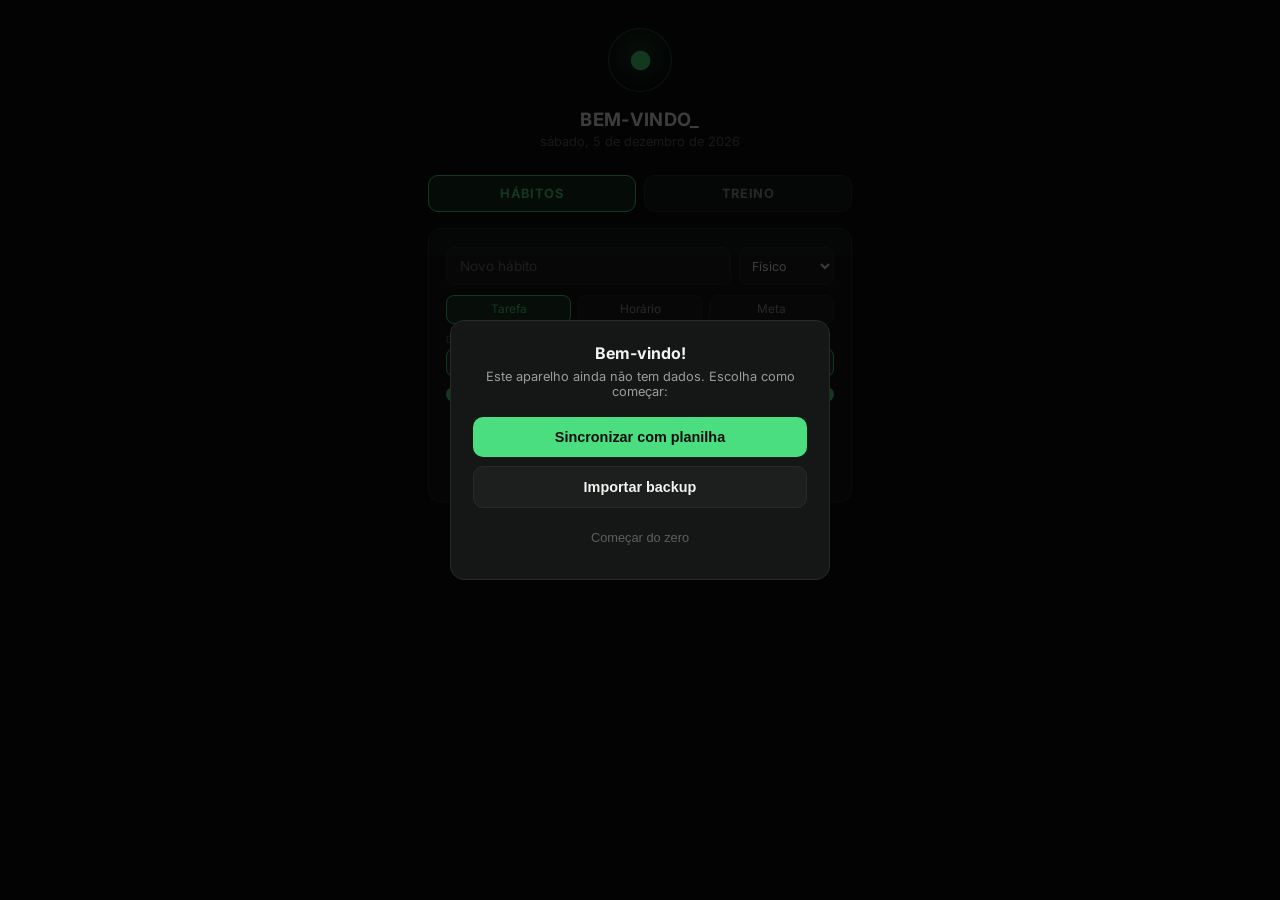
==== commit 071d6ac0: "Add files via upload" ====
--- a/habitos/index.html
+++ b/habitos/index.html
@@ -223,6 +223,24 @@
   <div id="root"><div class="loading">Carregando…</div></div>
 </div>
 
+<!-- Setup inicial (iPhone PWA / aparelho novo) -->
+<div id="setup-overlay" style="display:none; position:fixed; inset:0; background:rgba(0,0,0,.75); z-index:100; align-items:center; justify-content:center; padding:1rem;">
+  <div style="background:var(--card); border:1px solid var(--border); border-radius:14px; padding:1.4rem; max-width:380px; width:100%;">
+    <h2 style="margin:0 0 .4rem; font-size:1rem; text-align:center;">Bem-vindo!</h2>
+    <p style="color:var(--text-dim); font-size:.8rem; text-align:center; margin:0 0 1.1rem;">Este aparelho ainda não tem dados. Escolha como começar:</p>
+    <button id="setup-sync-btn" style="display:block; width:100%; padding:.75rem; margin-bottom:.6rem; background:var(--green); color:#0B0C0B; border:none; border-radius:10px; font-size:.9rem; font-weight:600; cursor:pointer;">Sincronizar com planilha</button>
+    <button id="setup-import-btn" style="display:block; width:100%; padding:.75rem; margin-bottom:.6rem; background:var(--card-2); color:var(--text); border:1px solid var(--border); border-radius:10px; font-size:.9rem; font-weight:600; cursor:pointer;">Importar backup</button>
+    <button id="setup-fresh-btn" style="display:block; width:100%; padding:.75rem; background:transparent; color:var(--text-faint); border:none; font-size:.8rem; cursor:pointer;">Começar do zero</button>
+    <div id="setup-sync-form" style="display:none; margin-top:.8rem;">
+      <input type="text" id="setup-sync-chave" placeholder="Digite a chave da sincronização" style="width:100%; padding:.6rem .8rem; background:var(--card-2); border:1px solid var(--border); color:var(--text); border-radius:8px; font-size:.85rem; margin-bottom:.5rem;">
+      <button id="setup-sync-go" style="width:100%; padding:.65rem; background:var(--green); color:#0B0C0B; border:none; border-radius:8px; font-size:.85rem; font-weight:600; cursor:pointer;">Conectar</button>
+      <p id="setup-sync-msg" style="color:var(--text-faint); font-size:.75rem; text-align:center; margin:.4rem 0 0;"></p>
+    </div>
+  </div>
+</div>
+
+<input type="file" id="setup-file" accept="application/json,.json" style="display:none;">
+
 <script>
 const STORAGE_KEY = 'habits-v3';
 const DOW = ['dom','seg','ter','qua','qui','sex','sáb'];
@@ -250,6 +268,52 @@
 function esc(s){ return s.replace(/[&<>"']/g, c=>({'&':'&amp;','<':'&lt;','>':'&gt;','"':'&quot;',"'":'&#39;'}[c])); }
 function nowHM(){ const d=new Date(); return String(d.getHours()).padStart(2,'0')+':'+String(d.getMinutes()).padStart(2,'0'); }
 
+const SYNC_URL_PADRAO = 'https://script.google.com/macros/s/AKfycbygeKO4VLvP2QxyiQpICsZx43DhyvSlG6DkPBW5P7sQtMyRFiF8PDhqs65ec3bxi_ME/exec';
+function mostrarSetupInicial(){
+  const ov = document.getElementById('setup-overlay');
+  if(!ov) return;
+  ov.style.display = 'flex';
+  document.getElementById('setup-sync-btn').addEventListener('click', ()=>{
+    document.getElementById('setup-sync-form').style.display = 'block';
+    document.getElementById('setup-sync-chave').focus();
+  });
+  document.getElementById('setup-sync-go').addEventListener('click', ()=>{
+    const chave = document.getElementById('setup-sync-chave').value.trim();
+    if(!chave){ document.getElementById('setup-sync-msg').textContent = 'Digite a chave.'; return; }
+    try{
+      localStorage.setItem('habitos-sync-url', SYNC_URL_PADRAO);
+      localStorage.setItem('habitos-sync-chave', chave);
+    }catch(e){}
+    document.getElementById('setup-sync-msg').textContent = 'Conectado! Baixando dados...';
+    baixarAgora().then(()=>{ ov.style.display = 'none'; }).catch(()=>{
+      document.getElementById('setup-sync-msg').textContent = 'Falha. Confira a chave e internet.';
+    });
+  });
+  document.getElementById('setup-import-btn').addEventListener('click', ()=>{
+    document.getElementById('setup-file').click();
+  });
+  document.getElementById('setup-file').addEventListener('change', ()=>{
+    const f = document.getElementById('setup-file').files[0];
+    if(!f) return;
+    const r = new FileReader();
+    r.onload = ()=>{
+      try{
+        const o = JSON.parse(r.result);
+        if(!o || !o.dados) throw 0;
+        Object.keys(o.dados).filter(k=>['habits-v3','habitos-aba','treino-v1','treino-v2'].includes(k)).forEach(k=>{
+          try{ localStorage.setItem(k, o.dados[k]); }catch(e){}
+        });
+        ov.style.display = 'none';
+        location.reload();
+      }catch(e){ document.getElementById('setup-sync-msg').textContent = 'Arquivo inválido.'; }
+    };
+    r.readAsText(f);
+  });
+  document.getElementById('setup-fresh-btn').addEventListener('click', ()=>{
+    ov.style.display = 'none';
+    try{ localStorage.setItem('habitos-setup-ok', '1'); }catch(e){}
+  });
+}
 async function load(){
   try{
     const raw = localStorage.getItem(STORAGE_KEY);
@@ -267,6 +331,12 @@
   bindAbaNav();
   render();
   baixarSeNovo();
+  // iPhone PWA: aparelho sem dados e sem sync configurado → mostra setup
+  const temDados = !!(state.habits && state.habits.length) || !!(localStorage.getItem('treino-v2'));
+  const temSync = !!syncCfg();
+  if(!temDados && !temSync && !localStorage.getItem('habitos-setup-ok')){
+    mostrarSetupInicial();
+  }
 }
 function bindAbaNav(){
   document.querySelectorAll('.aba-nav button').forEach(btn=>{
@@ -1473,10 +1543,16 @@
   return html + `</div>`;
 }
 
+let _renderPending = false;
 function render(){
-  document.querySelectorAll('.aba-nav button').forEach(b=>b.classList.toggle('active', b.dataset.aba===aba));
-  if(aba==='treino'){ renderTreino(); return; }
-  renderHabitos();
+  if(_renderPending) return;
+  _renderPending = true;
+  requestAnimationFrame(()=>{
+    _renderPending = false;
+    document.querySelectorAll('.aba-nav button').forEach(b=>b.classList.toggle('active', b.dataset.aba===aba));
+    if(aba==='treino'){ renderTreino(); return; }
+    renderHabitos();
+  });
 }
 
 function renderHabitos(){
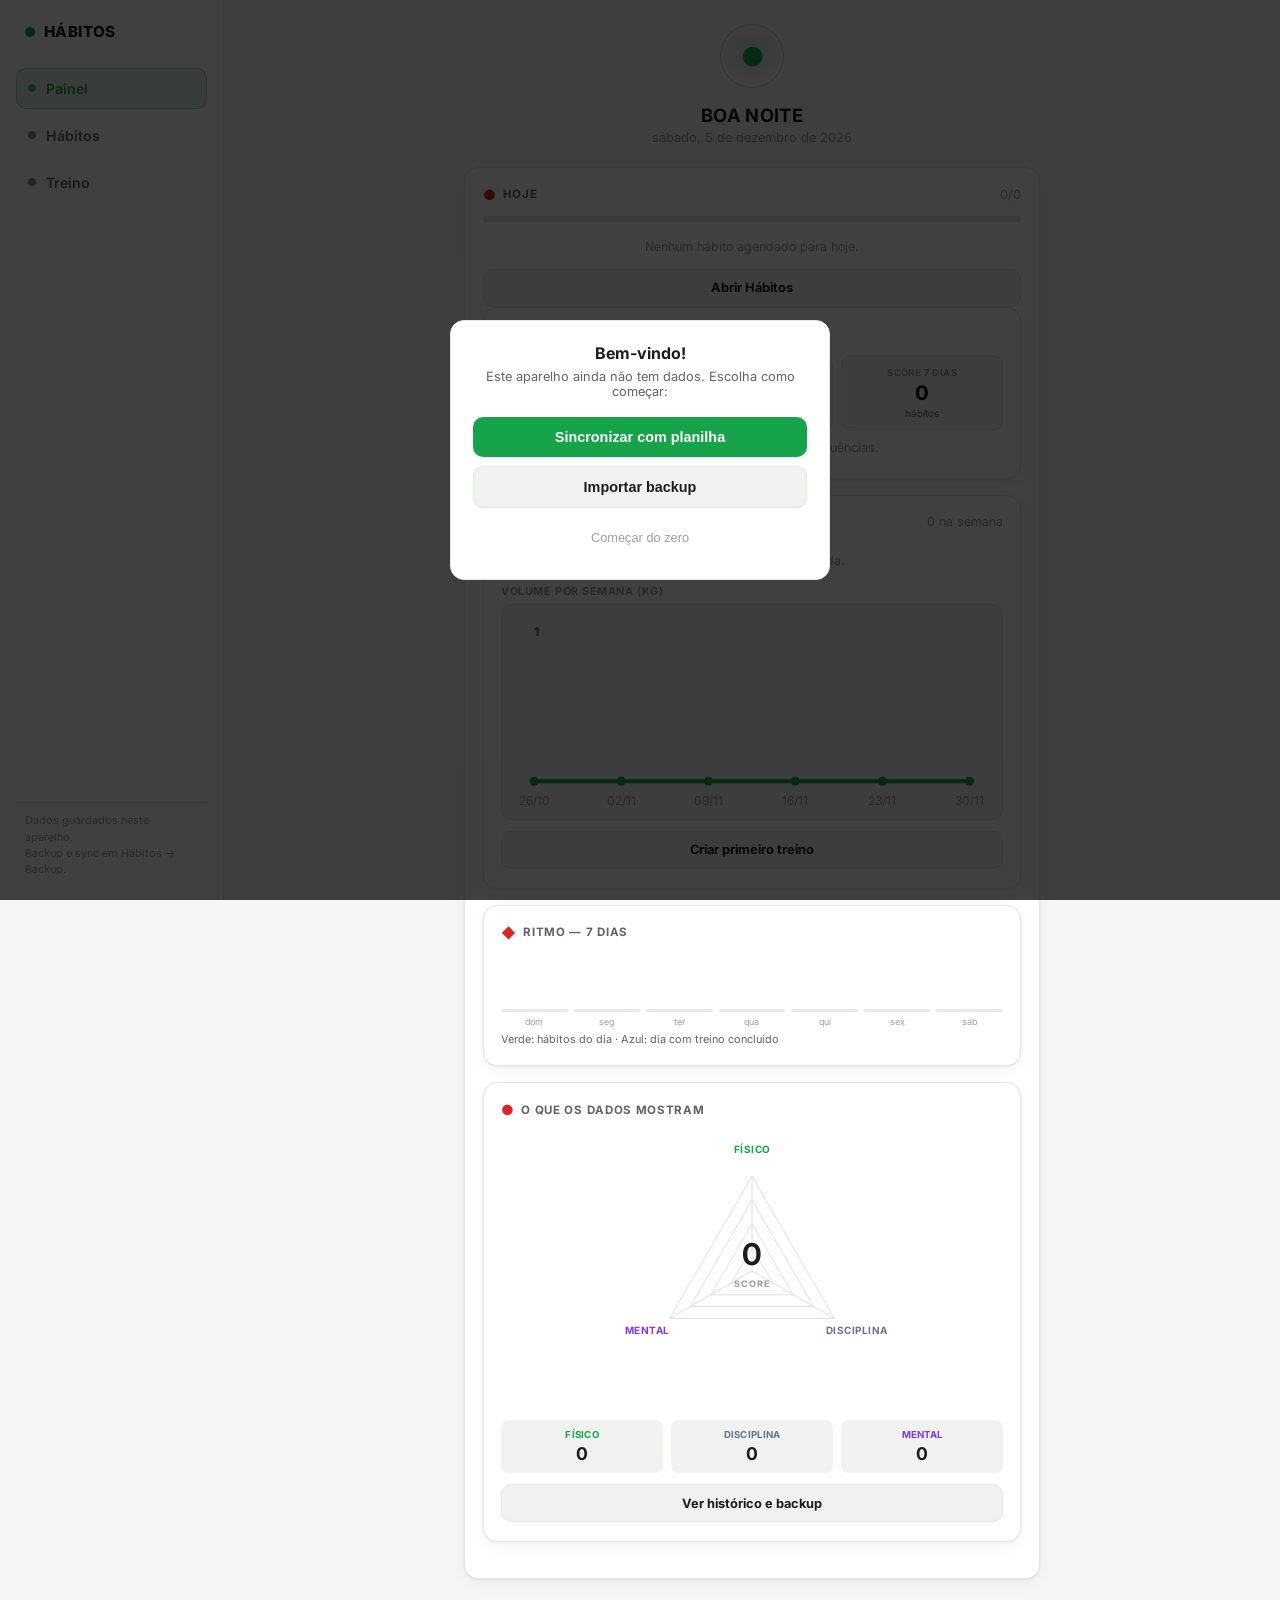
==== commit 5ba85f7f: "Habitos: modernizacao completa - tema light, navegacao lateral+bottom, Painel integrado (hoje/sequen" ====
--- a/habitos/index.html
+++ b/habitos/index.html
@@ -8,7 +8,7 @@
 <meta name="apple-mobile-web-app-status-bar-style" content="black-translucent">
 <meta name="apple-mobile-web-app-title" content="Hábitos">
 <meta name="mobile-web-app-capable" content="yes">
-<meta name="theme-color" content="#0B0C0B">
+<meta name="theme-color" content="#F6F7F5">
 <link rel="apple-touch-icon" href="ícone-192.png">
 <link rel="icon" href="ícone-192.png">
 <link rel="manifest" href="manifesto.json">
@@ -17,22 +17,25 @@
 <link href="https://fonts.googleapis.com/css2?family=Inter:wght@400;500;600;700&display=swap" rel="stylesheet">
 <style>
   :root{
-    --bg:#0B0C0B;
-    --card:#151716;
-    --card-2:#1C1F1D;
-    --border:#272A28;
-    --text:#F2F2F0;
-    --text-dim:#9A9D99;
-    --text-faint:#5C605C;
-    --green:#4ADE80;
-    --red:#E8543F;
-    --blue:#6EC6E8;
-    --fisico:#5FC77E;
-    --disciplina:#D8D8D8;
-    --mental:#B18CF5;
-    --intelecto:#E8C34D;
-    --produtividade:#6EC6E8;
-    --financeiro:#E8963D;
+    --bg:#F6F7F5;
+    --card:#FFFFFF;
+    --card-2:#F0F2EF;
+    --border:#E3E6E1;
+    --text:#1A1D1A;
+    --text-dim:#5F655E;
+    --text-faint:#9AA098;
+    --green:#16A34A;
+    --green-soft:rgba(22,163,74,.12);
+    --red:#DC2626;
+    --blue:#0284C7;
+    --on-green:#FFFFFF;
+    --fisico:#16A34A;
+    --disciplina:#64748B;
+    --mental:#7C3AED;
+    --intelecto:#D97706;
+    --produtividade:#0284C7;
+    --financeiro:#EA580C;
+    --shadow:0 1px 2px rgba(16,24,16,.05), 0 4px 16px rgba(16,24,16,.05);
   }
   *{box-sizing:border-box;}
   html{background:var(--bg);height:100%;overscroll-behavior-y:none;}
@@ -43,14 +46,57 @@
     -webkit-user-select:none;user-select:none;-webkit-touch-callout:none;
   }
   input, select{-webkit-user-select:text;user-select:text;}
+  .app{min-height:100vh;}
+  .main{min-width:0;}
   .wrap{
-    max-width:460px;margin:0 auto;
-    padding:calc(1.75rem + env(safe-area-inset-top)) 1.1rem calc(3rem + env(safe-area-inset-bottom));
+    max-width:640px;margin:0 auto;
+    padding:calc(1.5rem + env(safe-area-inset-top)) 1.1rem calc(5.5rem + env(safe-area-inset-bottom));
+  }
+  /* ===== Navegação lateral (desktop) ===== */
+  .side-nav{
+    display:none;position:fixed;left:0;top:0;bottom:0;width:224px;z-index:50;
+    flex-direction:column;gap:.35rem;padding:1.4rem 1rem;
+    background:var(--card);border-right:1px solid var(--border);
+  }
+  .side-nav .brand{
+    display:flex;align-items:center;gap:.55rem;font-size:.95rem;font-weight:800;
+    letter-spacing:.04em;text-transform:uppercase;margin:0 0 1.3rem;padding:0 .55rem;
+  }
+  .side-nav .brand-dot{width:10px;height:10px;border-radius:50%;background:var(--green);flex-shrink:0;}
+  .side-nav button{
+    display:flex;align-items:center;gap:.6rem;width:100%;text-align:left;
+    background:transparent;border:1px solid transparent;color:var(--text-dim);
+    padding:.7rem .7rem;border-radius:10px;font-size:.88rem;font-weight:600;
+    cursor:pointer;font-family:'Inter', sans-serif;
+  }
+  .side-nav button:hover{background:var(--card-2);color:var(--text);}
+  .side-nav button.active{background:var(--green-soft);border-color:rgba(22,163,74,.35);color:var(--green);}
+  .side-nav button .nav-ic{width:8px;height:8px;border-radius:50%;background:currentColor;opacity:.7;flex-shrink:0;}
+  .side-foot{margin-top:auto;font-size:.68rem;color:var(--text-faint);padding:.6rem .55rem 0;border-top:1px solid var(--border);line-height:1.5;}
+  /* ===== Navegação inferior (mobile) ===== */
+  .bottom-nav{
+    display:flex;position:fixed;left:0;right:0;bottom:0;z-index:50;
+    background:rgba(255,255,255,.96);backdrop-filter:blur(8px);border-top:1px solid var(--border);
+    padding:.45rem .6rem calc(.45rem + env(safe-area-inset-bottom));
+  }
+  .bottom-nav button{
+    flex:1;background:none;border:none;color:var(--text-faint);
+    padding:.45rem .2rem;border-radius:10px;font-size:.7rem;font-weight:700;
+    letter-spacing:.04em;text-transform:uppercase;cursor:pointer;font-family:'Inter', sans-serif;
+    display:flex;flex-direction:column;align-items:center;gap:.3rem;
+  }
+  .bottom-nav button .nav-ic{width:7px;height:7px;border-radius:50%;background:currentColor;opacity:.65;}
+  .bottom-nav button.active{color:var(--green);background:var(--green-soft);}
+  @media(min-width:960px){
+    .side-nav{display:flex;}
+    .bottom-nav{display:none;}
+    .main{margin-left:224px;}
+    .wrap{padding-left:2rem;padding-right:2rem;padding-bottom:3.5rem;}
   }
   .greeting-icon{
     width:64px;height:64px;border-radius:50%;margin:0 auto 1rem;
-    background:radial-gradient(circle at 50% 40%, rgba(74,222,128,.22), transparent 70%);
-    border:1px solid rgba(74,222,128,.35);
+    background:radial-gradient(circle at 50% 40%, rgba(22,163,74,.14), transparent 70%);
+    border:1px solid rgba(22,163,74,.3);
     display:flex;align-items:center;justify-content:center;
   }
   .greeting-icon i{color:var(--green);font-size:26px;font-style:normal;}
@@ -58,11 +104,11 @@
     text-align:center;font-size:1.15rem;font-weight:700;letter-spacing:.02em;
     margin:0 0 .25rem;text-transform:uppercase;
   }
-  .date-line{text-align:center;color:var(--text-faint);font-size:.8rem;margin:0 0 1.6rem;}
+  .date-line{text-align:center;color:var(--text-faint);font-size:.8rem;margin:0 0 1.4rem;}
 
   .card{
-    background:var(--card);border:1px solid var(--border);border-radius:12px;
-    padding:1.1rem 1.1rem 1.2rem;margin-bottom:1rem;
+    background:var(--card);border:1px solid var(--border);border-radius:14px;
+    padding:1.1rem 1.1rem 1.2rem;margin-bottom:1rem;box-shadow:var(--shadow);
   }
   .card-head{display:flex;align-items:center;justify-content:space-between;margin-bottom:.8rem;}
   .card-title{
@@ -84,7 +130,7 @@
   }
   .add-row input:focus, .add-row select:focus{outline:none;border-color:var(--green);}
   .add-row button{
-    background:var(--green);color:#0B2016;border:none;border-radius:8px;
+    background:var(--green);color:var(--on-green);border:none;border-radius:8px;
     padding:0 .9rem;font-weight:700;font-size:.85rem;cursor:pointer;
   }
   .type-toggle{display:flex;gap:.4rem;margin-bottom:.6rem;}
@@ -92,19 +138,12 @@
     flex:1;background:var(--card-2);border:1px solid var(--border);color:var(--text-dim);
     padding:.4rem .3rem;border-radius:8px;font-size:.74rem;cursor:pointer;font-family:'Inter', sans-serif;
   }
-  .type-toggle button.active{background:rgba(74,222,128,.14);border-color:var(--green);color:var(--green);}
+  .type-toggle button.active{background:var(--green-soft);border-color:var(--green);color:var(--green);}
   #day-pick button{padding:.4rem 0;font-size:.72rem;}
   .modo-tip{font-size:.78rem;color:var(--text-dim);margin-top:.6rem;line-height:1.5;}
   .hist-cell.reduz{background:var(--blue);border-color:var(--blue);}
-  .hist-cell.rec{background:rgba(232,150,61,.28);border-color:#E8963D;}
+  .hist-cell.rec{background:rgba(232,150,61,.3);border-color:#EA580C;}
   .hist-cell.off{background:transparent;border-style:dashed;opacity:.4;cursor:default;}
-  .aba-nav{display:flex;gap:.5rem;margin:0 0 1rem;}
-  .aba-nav button{
-    flex:1;background:var(--card);border:1px solid var(--border);color:var(--text-dim);
-    padding:.65rem .3rem;border-radius:10px;font-size:.8rem;font-weight:700;letter-spacing:.05em;
-    text-transform:uppercase;cursor:pointer;font-family:'Inter', sans-serif;
-  }
-  .aba-nav button.active{background:rgba(74,222,128,.14);border-color:var(--green);color:var(--green);}
   .extra-fields{display:flex;gap:.5rem;margin-bottom:.6rem;}
   .extra-fields input{
     background:var(--card-2);border:1px solid var(--border);color:var(--text);
@@ -123,7 +162,7 @@
     flex-shrink:0;display:flex;align-items:center;justify-content:center;
   }
   .checkbox.done{background:var(--green);border-color:var(--green);}
-  .checkbox.done i{color:#0B2016;font-size:12px;font-style:normal;}
+  .checkbox.done i{color:var(--on-green);font-size:12px;font-style:normal;}
   .task-main{flex:1;min-width:0;}
   .task-name{font-size:.88rem;}
   .task-row.done .task-name{color:var(--text-faint);text-decoration:line-through;}
@@ -183,12 +222,12 @@
   .empty-state{text-align:center;color:var(--text-dim);font-size:.85rem;padding:1.5rem 1rem;}
   .loading{color:var(--text-faint);text-align:center;padding:3rem 0;}
 
-  .big-btn{width:100%;background:var(--green);color:#0B2016;border:none;border-radius:12px;
+  .big-btn{width:100%;background:var(--green);color:var(--on-green);border:none;border-radius:12px;
     padding:1rem;font-size:1.05rem;font-weight:800;cursor:pointer;font-family:'Inter', sans-serif;}
   .big-btn:active{transform:scale(.98);}
   .rest-num{font-size:3.8rem;font-weight:800;text-align:center;margin:.4rem 0;letter-spacing:.02em;}
   .rest-flash{animation:flash .6s ease 3;}
-  @keyframes flash{50%{background:rgba(74,222,128,.22);}}
+  @keyframes flash{50%{background:var(--green-soft);}}
   .exec-demo{font-size:2.8rem;text-align:center;margin:.2rem 0;}
   .rsec{font-size:.68rem;font-weight:700;text-transform:uppercase;letter-spacing:.05em;color:var(--text-faint);margin:.8rem 0 .4rem;}
   .rrow{display:flex;align-items:center;gap:.5rem;font-size:.8rem;margin-bottom:.35rem;color:var(--text-dim);}
@@ -199,28 +238,69 @@
   .rpe{display:flex;gap:.4rem;}
   .rpe button{flex:1;background:var(--card-2);border:1px solid var(--border);color:var(--text-dim);
     border-radius:8px;padding:.6rem 0;font-size:.9rem;font-weight:700;cursor:pointer;font-family:'Inter', sans-serif;}
-  .rpe button.on{background:rgba(74,222,128,.16);border-color:var(--green);color:var(--green);}
+  .rpe button.on{background:var(--green-soft);border-color:var(--green);color:var(--green);}
   .cal-grid{display:grid;grid-template-columns:repeat(7,1fr);gap:4px;margin-top:.4rem;}
   .cal-dow{font-size:.62rem;color:var(--text-faint);text-align:center;padding:.15rem 0;}
   .cal-d{min-height:34px;border-radius:8px;background:var(--card-2);border:1px solid var(--border);
     font-size:.72rem;display:flex;align-items:center;justify-content:center;color:var(--text-dim);cursor:pointer;}
-  .cal-d.has{background:rgba(74,222,128,.15);border-color:var(--green);color:var(--text);font-weight:700;}
+  .cal-d.has{background:var(--green-soft);border-color:var(--green);color:var(--text);font-weight:700;}
   .cal-d.sel{outline:2px solid var(--green);}
   .extra-fields select{background:var(--card-2);border:1px solid var(--border);color:var(--text);
     padding:.55rem .6rem;border-radius:8px;font-size:.8rem;font-family:'Inter', sans-serif;width:100%;}
+
+  /* ===== Novos componentes (painel, gráficos, sequências) ===== */
+  .kpi-grid{display:grid;grid-template-columns:repeat(3,1fr);gap:.55rem;}
+  .kpi{background:var(--card-2);border:1px solid var(--border);border-radius:10px;padding:.7rem .5rem;text-align:center;}
+  .kpi .lbl{font-size:.6rem;text-transform:uppercase;letter-spacing:.04em;font-weight:700;color:var(--text-faint);margin-bottom:.25rem;}
+  .kpi .val{font-size:1.25rem;font-weight:800;color:var(--text);line-height:1.1;}
+  .kpi .sub{font-size:.62rem;color:var(--text-dim);margin-top:.15rem;}
+  .streak-pill{
+    display:inline-flex;align-items:center;gap:.3rem;background:var(--green-soft);
+    border:1px solid rgba(22,163,74,.3);color:var(--green);
+    font-size:.66rem;font-weight:700;padding:.15rem .5rem;border-radius:99px;margin-left:.4rem;
+    vertical-align:middle;
+  }
+  .chart-box{background:var(--card-2);border:1px solid var(--border);border-radius:10px;padding:.6rem .5rem .3rem;margin:.3rem 0 .6rem;}
+  .chart-box svg{display:block;width:100%;height:auto;}
+  .bar7{display:flex;align-items:flex-end;gap:6px;height:74px;margin:.5rem 0 .3rem;}
+  .bar7 .b{flex:1;display:flex;flex-direction:column;align-items:center;gap:.25rem;height:100%;justify-content:flex-end;}
+  .bar7 .b i{display:block;width:100%;border-radius:4px 4px 2px 2px;background:var(--green);min-height:3px;opacity:.85;}
+  .bar7 .b.off i{background:var(--border);}
+  .bar7 .b.treino i{background:var(--blue);}
+  .bar7 .b span{font-size:.56rem;color:var(--text-faint);}
+  .goto-row{display:flex;gap:.5rem;margin-top:.7rem;}
+  .goto-row button{
+    flex:1;background:var(--card-2);border:1px solid var(--border);color:var(--text);
+    padding:.65rem .5rem;border-radius:10px;font-size:.8rem;font-weight:700;cursor:pointer;font-family:'Inter', sans-serif;
+  }
+  .goto-row button:hover{border-color:var(--green);color:var(--green);}
+  .pending-list .task-row{padding-left:.2rem;padding-right:.2rem;}
+  .sec-empty{font-size:.78rem;color:var(--text-faint);text-align:center;padding:.6rem 0 .2rem;}
 </style>
 </head>
 <body>
-<div class="wrap">
-  <div class="greeting-icon"><i>&#9679;</i></div>
-  <h1 id="greeting">Bem-vindo_</h1>
-  <p class="date-line" id="date-line"></p>
-  <audio id="t-silence" loop preload="auto" style="display:none;"></audio>
-  <div class="aba-nav">
-    <button type="button" data-aba="habitos" class="active">Hábitos</button>
-    <button type="button" data-aba="treino">Treino</button>
+<div class="app">
+  <nav class="side-nav">
+    <div class="brand"><span class="brand-dot"></span>Hábitos</div>
+    <button type="button" data-view="painel" class="active"><span class="nav-ic"></span>Painel</button>
+    <button type="button" data-view="habitos"><span class="nav-ic"></span>Hábitos</button>
+    <button type="button" data-view="treino"><span class="nav-ic"></span>Treino</button>
+    <div class="side-foot">Dados guardados neste aparelho.<br>Backup e sync em Hábitos → Backup.</div>
+  </nav>
+  <div class="main">
+    <div class="wrap">
+      <div class="greeting-icon"><i>&#9679;</i></div>
+      <h1 id="greeting">Bem-vindo_</h1>
+      <p class="date-line" id="date-line"></p>
+      <audio id="t-silence" loop preload="auto" style="display:none;"></audio>
+      <div id="root"><div class="loading">Carregando…</div></div>
+    </div>
   </div>
-  <div id="root"><div class="loading">Carregando…</div></div>
+  <nav class="bottom-nav">
+    <button type="button" data-view="painel" class="active"><span class="nav-ic"></span>Painel</button>
+    <button type="button" data-view="habitos"><span class="nav-ic"></span>Hábitos</button>
+    <button type="button" data-view="treino"><span class="nav-ic"></span>Treino</button>
+  </nav>
 </div>
 
 <!-- Setup inicial (iPhone PWA / aparelho novo) -->
@@ -228,12 +308,12 @@
   <div style="background:var(--card); border:1px solid var(--border); border-radius:14px; padding:1.4rem; max-width:380px; width:100%;">
     <h2 style="margin:0 0 .4rem; font-size:1rem; text-align:center;">Bem-vindo!</h2>
     <p style="color:var(--text-dim); font-size:.8rem; text-align:center; margin:0 0 1.1rem;">Este aparelho ainda não tem dados. Escolha como começar:</p>
-    <button id="setup-sync-btn" style="display:block; width:100%; padding:.75rem; margin-bottom:.6rem; background:var(--green); color:#0B0C0B; border:none; border-radius:10px; font-size:.9rem; font-weight:600; cursor:pointer;">Sincronizar com planilha</button>
+    <button id="setup-sync-btn" style="display:block; width:100%; padding:.75rem; margin-bottom:.6rem; background:var(--green); color:#fff; border:none; border-radius:10px; font-size:.9rem; font-weight:600; cursor:pointer;">Sincronizar com planilha</button>
     <button id="setup-import-btn" style="display:block; width:100%; padding:.75rem; margin-bottom:.6rem; background:var(--card-2); color:var(--text); border:1px solid var(--border); border-radius:10px; font-size:.9rem; font-weight:600; cursor:pointer;">Importar backup</button>
     <button id="setup-fresh-btn" style="display:block; width:100%; padding:.75rem; background:transparent; color:var(--text-faint); border:none; font-size:.8rem; cursor:pointer;">Começar do zero</button>
     <div id="setup-sync-form" style="display:none; margin-top:.8rem;">
       <input type="text" id="setup-sync-chave" placeholder="Digite a chave da sincronização" style="width:100%; padding:.6rem .8rem; background:var(--card-2); border:1px solid var(--border); color:var(--text); border-radius:8px; font-size:.85rem; margin-bottom:.5rem;">
-      <button id="setup-sync-go" style="width:100%; padding:.65rem; background:var(--green); color:#0B0C0B; border:none; border-radius:8px; font-size:.85rem; font-weight:600; cursor:pointer;">Conectar</button>
+      <button id="setup-sync-go" style="width:100%; padding:.65rem; background:var(--green); color:#fff; border:none; border-radius:8px; font-size:.85rem; font-weight:600; cursor:pointer;">Conectar</button>
       <p id="setup-sync-msg" style="color:var(--text-faint); font-size:.75rem; text-align:center; margin:.4rem 0 0;"></p>
     </div>
   </div>
@@ -249,10 +329,13 @@
   {key:'disciplina', label:'Disciplina', color:'var(--disciplina)', angle:30},
   {key:'mental', label:'Mental', color:'var(--mental)', angle:150},
 ];
-const CAT_HEX = {fisico:'#5FC77E',disciplina:'#D8D8D8',mental:'#B18CF5'};
+const CAT_HEX = {fisico:'#16A34A',disciplina:'#64748B',mental:'#7C3AED'};
 let state = { habits: [], checkins: {} };
-let aba = 'habitos';
-try{ aba = localStorage.getItem('habitos-aba') || 'habitos'; }catch(e){}
+let view = 'painel';
+try{
+  const v0 = localStorage.getItem('habitos-aba');
+  if(v0==='painel' || v0==='habitos' || v0==='treino') view = v0;
+}catch(e){}
 let periodDays = 7;
 let showAllTasks = false;
 let addType = 'check';
@@ -328,7 +411,7 @@
   }catch(e){ state = { habits: [], checkins: {}, modos: {} }; }
   setHeader();
   loadTreino2();
-  bindAbaNav();
+  bindNav();
   render();
   baixarSeNovo();
   // iPhone PWA: aparelho sem dados e sem sync configurado → mostra setup
@@ -338,14 +421,17 @@
     mostrarSetupInicial();
   }
 }
-function bindAbaNav(){
-  document.querySelectorAll('.aba-nav button').forEach(btn=>{
-    btn.addEventListener('click', ()=>{
-      aba = btn.dataset.aba;
-      try{ localStorage.setItem('habitos-aba', aba); }catch(e){}
-      render();
-    });
-  });
+function bindNav(){
+  document.querySelectorAll('[data-view]').forEach(btn=>{
+    btn.addEventListener('click', ()=>irPara(btn.dataset.view));
+  });
+}
+function irPara(v){
+  if(v!=='painel' && v!=='habitos' && v!=='treino') return;
+  view = v;
+  try{ localStorage.setItem('habitos-aba', view); }catch(e){}
+  render();
+  try{ window.scrollTo(0,0); }catch(e){}
 }
 async function persist(){
   if(saving) return; saving = true;
@@ -359,6 +445,8 @@
   const wd = ['domingo','segunda-feira','terça-feira','quarta-feira','quinta-feira','sexta-feira','sábado'][now.getDay()];
   const meses = ['janeiro','fevereiro','março','abril','maio','junho','julho','agosto','setembro','outubro','novembro','dezembro'];
   document.getElementById('date-line').textContent = `${wd}, ${now.getDate()} de ${meses[now.getMonth()]} de ${now.getFullYear()}`;
+  const hh = now.getHours();
+  document.getElementById('greeting').textContent = hh<12 ? 'Bom dia' : (hh<18 ? 'Boa tarde' : 'Boa noite');
 }
 
 function addHabit(data){
@@ -522,12 +610,12 @@
       const r = maxR*lvl; const rad = c.angle*Math.PI/180;
       return (cx+r*Math.cos(rad)).toFixed(1)+','+(cy+r*Math.sin(rad)).toFixed(1);
     }).join(' ');
-    svg += `<polygon points="${pts}" fill="none" stroke="#272A28" stroke-width="1"/>`;
+    svg += `<polygon points="${pts}" fill="none" stroke="#DDE2DC" stroke-width="1"/>`;
   }
   for(const c of CATS){
     const rad = c.angle*Math.PI/180;
     const x = cx+maxR*Math.cos(rad), y = cy+maxR*Math.sin(rad);
-    svg += `<line x1="${cx}" y1="${cy}" x2="${x.toFixed(1)}" y2="${y.toFixed(1)}" stroke="#272A28" stroke-width="1"/>`;
+    svg += `<line x1="${cx}" y1="${cy}" x2="${x.toFixed(1)}" y2="${y.toFixed(1)}" stroke="#DDE2DC" stroke-width="1"/>`;
   }
   let dataPts = CATS.map(c=>{
     const score = scores[c.key]||0;
@@ -535,15 +623,15 @@
     const rad = c.angle*Math.PI/180;
     return (cx+r*Math.cos(rad)).toFixed(1)+','+(cy+r*Math.sin(rad)).toFixed(1);
   }).join(' ');
-  svg += `<polygon points="${dataPts}" fill="rgba(74,222,128,.18)" stroke="#4ADE80" stroke-width="2"/>`;
+  svg += `<polygon points="${dataPts}" fill="rgba(22,163,74,.15)" stroke="#16A34A" stroke-width="2"/>`;
   for(const c of CATS){
     const rad = c.angle*Math.PI/180;
     const lx = cx+(maxR+26)*Math.cos(rad), ly = cy+(maxR+26)*Math.sin(rad);
     svg += `<text x="${lx.toFixed(1)}" y="${ly.toFixed(1)}" fill="${CAT_HEX[c.key]}" font-size="10" font-weight="700" font-family="Inter, sans-serif" text-anchor="middle" dominant-baseline="middle" letter-spacing="0.5">${c.label.toUpperCase()}</text>`;
   }
   const overall = Math.round(CATS.reduce((s,c)=>s+(scores[c.key]||0),0)/CATS.length);
-  svg += `<text x="${cx}" y="${cy-6}" fill="#F2F2F0" font-size="30" font-weight="700" font-family="Inter, sans-serif" text-anchor="middle">${overall}</text>`;
-  svg += `<text x="${cx}" y="${cy+16}" fill="#5C605C" font-size="9" font-weight="700" font-family="Inter, sans-serif" text-anchor="middle" letter-spacing="1">SCORE</text>`;
+  svg += `<text x="${cx}" y="${cy-6}" fill="#1A1D1A" font-size="30" font-weight="700" font-family="Inter, sans-serif" text-anchor="middle">${overall}</text>`;
+  svg += `<text x="${cx}" y="${cy+16}" fill="#9AA098" font-size="9" font-weight="700" font-family="Inter, sans-serif" text-anchor="middle" letter-spacing="1">SCORE</text>`;
   svg += `</svg>`;
   return svg;
 }
@@ -742,8 +830,7 @@
   if(tTick){ clearInterval(tTick); tTick = null; }
   try{ msStop(); }catch(e){}
   render();
-  const w = document.querySelector('.wrap');
-  if(w) w.scrollTo ? w.scrollTo(0,0) : window.scrollTo(0,0);
+  try{ window.scrollTo(0,0); }catch(e){}
 }
 let tLibDif = 'todas';
 function renderTreino(){
@@ -1461,14 +1548,8 @@
     return true;
   });
   // evolução semanal (últimas 4 semanas)
-  const sems = [];
-  for(let i=3;i>=0;i--){
-    const ref = new Date(); ref.setDate(ref.getDate()-i*7);
-    const s0 = new Date(ref); s0.setDate(ref.getDate()-((ref.getDay()+6)%7)); s0.setHours(0,0,0,0);
-    const s1 = new Date(s0); s1.setDate(s0.getDate()+7);
-    const ss = conc.filter(x=>{ const d = new Date(x.fim||x.inicio); return d>=s0 && d<s1; });
-    sems.push({ n: ss.length, vol: ss.reduce((a,x)=>a+volSessao(x),0), lbl: String(s0.getDate()).padStart(2,'0')+'/'+String(s0.getMonth()+1).padStart(2,'0') });
-  }
+  const sems = evolucaoSemanal(4);
+  const sems8 = evolucaoSemanal(8);
   const maxV = Math.max(1, ...sems.map(x=>x.vol));
   let html = `<div class="card"><div class="card-head">
       <div class="card-title"><i>&#9679;</i>HISTÓRICO</div>
@@ -1477,8 +1558,12 @@
     <select id="h-per"><option value="7" ${tHistPeriodo===7?'selected':''}>7 dias</option><option value="30" ${tHistPeriodo===30?'selected':''}>30 dias</option><option value="90" ${tHistPeriodo===90?'selected':''}>90 dias</option></select></div>
     <div class="add-row"><input type="text" id="h-busca" placeholder="Buscar exercício..." value="${esc(tHistBusca)}"></div>
     ${calMes()}
-    <div class="rsec">Evolução semanal</div>
+    <div class="rsec">Evolução semanal — volume (kg)</div>
     ${sems.map(x=>`<div class="rrow"><span class="rn">sem ${x.lbl}</span><span class="rbar"><i style="width:${Math.max(x.vol>0?8:0,Math.round(x.vol/maxV*100))}%"></i></span><span class="rv">${x.n}</span></div>`).join('')}
+    <div class="rsec">Volume (kg) — 8 semanas</div>
+    <div class="chart-box">${chartLinhaSVG(sems8.map(x=>Math.round(x.vol)), sems8.map(x=>x.lbl))}</div>
+    <div class="rsec">Sessões concluídas — 8 semanas</div>
+    <div class="chart-box">${chartBarrasSVG(sems8.map(x=>x.n), sems8.map(x=>x.lbl))}</div>
   </div>`;
   if(!lista.length) html += `<div class="card"><div class="empty-state">Nada por aqui neste filtro.</div></div>`;
   lista.slice(0,30).forEach(s=>{
@@ -1549,9 +1634,232 @@
   _renderPending = true;
   requestAnimationFrame(()=>{
     _renderPending = false;
-    document.querySelectorAll('.aba-nav button').forEach(b=>b.classList.toggle('active', b.dataset.aba===aba));
-    if(aba==='treino'){ renderTreino(); return; }
+    document.querySelectorAll('[data-view]').forEach(b=>b.classList.toggle('active', b.dataset.view===view));
+    if(view==='treino'){ renderTreino(); return; }
+    if(view==='painel'){ renderPainel(); return; }
     renderHabitos();
+  });
+}
+
+// ===== PAINEL INTEGRADO (hábitos + treino, dados reais) =====
+function streakAtual(h){
+  let s = 0;
+  for(let i=0;i<400;i++){
+    const iso = isoFromOffset(-i);
+    if(!isScheduled(h, iso) || diaNeutro(iso)) continue;
+    if(isDoneOn(h, iso)){ s++; continue; }
+    if(i===0) continue;
+    break;
+  }
+  return s;
+}
+function resumoHoje(){
+  const today = todayISO();
+  const list = sortedTodayList().filter(h=>isScheduled(h, today));
+  const done = list.filter(h=>isDoneOn(h, today)).length;
+  return { today, list, done, pct: list.length ? Math.round(done/list.length*100) : 0 };
+}
+function habitPctDia(iso){
+  const list = state.habits.filter(h=>isScheduled(h, iso));
+  if(!list.length) return -1;
+  const done = list.filter(h=>isDoneOn(h, iso)).length;
+  return Math.round(done/list.length*100);
+}
+function evolucaoSemanal(n){
+  const conc = treino2.sessoes.filter(x=>x.status==='concluida');
+  const out = [];
+  for(let i=n-1;i>=0;i--){
+    const ref = new Date(); ref.setDate(ref.getDate()-i*7);
+    const s0 = new Date(ref); s0.setDate(ref.getDate()-((ref.getDay()+6)%7)); s0.setHours(0,0,0,0);
+    const s1 = new Date(s0); s1.setDate(s0.getDate()+7);
+    const ss = conc.filter(x=>{ const d = new Date(x.fim||x.inicio); return d>=s0 && d<s1; });
+    out.push({
+      n: ss.length,
+      vol: ss.reduce((a,x)=>a+volSessao(x),0),
+      lbl: String(s0.getDate()).padStart(2,'0')+'/'+String(s0.getMonth()+1).padStart(2,'0')
+    });
+  }
+  return out;
+}
+function chartLinhaSVG(vals, labels){
+  const n = vals.length;
+  if(!n) return '';
+  const W=320, H=132, padX=16, padTop=12, padBot=22;
+  const max = Math.max(1, ...vals);
+  const x = i => n===1 ? W/2 : padX + i*(W-2*padX)/(n-1);
+  const y = v => (H-padBot) - (v/max)*(H-padTop-padBot);
+  const pts = vals.map((v,i)=>x(i).toFixed(1)+','+y(v).toFixed(1)).join(' ');
+  const area = `${padX},${H-padBot} ${pts} ${x(n-1).toFixed(1)},${H-padBot}`;
+  return `<svg viewBox="0 0 ${W} ${H}" role="img" aria-label="Gráfico de linha">
+    <polygon points="${area}" fill="rgba(22,163,74,.12)"></polygon>
+    <line x1="${padX}" y1="${H-padBot}" x2="${W-padX}" y2="${H-padBot}" stroke="#E3E6E1" stroke-width="1"></line>
+    <polyline points="${pts}" fill="none" stroke="#16A34A" stroke-width="2.5" stroke-linecap="round" stroke-linejoin="round"></polyline>
+    ${vals.map((v,i)=>`<circle cx="${x(i).toFixed(1)}" cy="${y(v).toFixed(1)}" r="3" fill="#16A34A"></circle>`).join('')}
+    ${(labels||[]).map((l,i)=>`<text x="${x(i).toFixed(1)}" y="${H-6}" font-size="8" fill="#9AA098" text-anchor="middle">${l}</text>`).join('')}
+    <text x="${padX}" y="${padTop+2}" font-size="8" fill="#5F655E" font-weight="700">${formatNum(Math.round(max))}</text>
+  </svg>`;
+}
+function chartBarrasSVG(vals, labels){
+  const n = vals.length;
+  if(!n) return '';
+  const W=320, H=132, padX=16, padTop=12, padBot=22;
+  const max = Math.max(1, ...vals);
+  const slot = (W-2*padX)/n;
+  const bw = Math.min(26, slot*0.6);
+  return `<svg viewBox="0 0 ${W} ${H}" role="img" aria-label="Gráfico de barras">
+    <line x1="${padX}" y1="${H-padBot}" x2="${W-padX}" y2="${H-padBot}" stroke="#E3E6E1" stroke-width="1"></line>
+    ${vals.map((v,i)=>{
+      const h = Math.max(v>0?4:2, (v/max)*(H-padTop-padBot));
+      const cx = padX + slot*i + slot/2;
+      return `<rect x="${(cx-bw/2).toFixed(1)}" y="${(H-padBot-h).toFixed(1)}" width="${bw.toFixed(1)}" height="${h.toFixed(1)}" rx="4" fill="${v>0?'#16A34A':'#E3E6E1'}"></rect>`;
+    }).join('')}
+    ${(labels||[]).map((l,i)=>{
+      const cx = padX + slot*i + slot/2;
+      return `<text x="${cx.toFixed(1)}" y="${H-6}" font-size="8" fill="#9AA098" text-anchor="middle">${l}</text>`;
+    }).join('')}
+    <text x="${padX}" y="${padTop+2}" font-size="8" fill="#5F655E" font-weight="700">${formatNum(Math.round(max))}</text>
+  </svg>`;
+}
+function renderPainel(){
+  const root = document.getElementById('root');
+  const { today, list, done, pct } = resumoHoje();
+  const pend = list.filter(h=>!isDoneOn(h, today));
+  const streaks = state.habits.map(h=>({h, s:streakAtual(h)})).filter(x=>x.s>0).sort((a,b)=>b.s-a.s).slice(0,3);
+  const scores = {};
+  for(const c of CATS) scores[c.key] = catCompletion(c.key, habitDays(7));
+  const scoreGeral = Math.round(CATS.reduce((s,c)=>s+(scores[c.key]||0),0)/CATS.length);
+  const ativa = sessaoAtiva();
+  const conc = treino2.sessoes.filter(x=>x.status==='concluida')
+    .sort((a,b)=>String(b.fim||b.inicio)<String(a.fim||a.inicio)?-1:1);
+  const ult = conc[0];
+  const { seg, dom } = semAtual();
+  const sem = conc.filter(x=>{ const d = new Date(x.fim||x.inicio); return d>=seg && d<dom; });
+  const volSem = sem.reduce((a,x)=>a+volSessao(x),0);
+  const sems = evolucaoSemanal(6);
+  const insights = buildInsights(habitDays(7));
+  const dias7 = habitDays(7);
+
+  let html = '';
+  // HOJE
+  html += `<div class="card">
+    <div class="card-head">
+      <div class="card-title"><i>&#9679;</i>HOJE</div>
+      <div class="card-count">${done}/${list.length}${list.length?' · '+pct+'%':''}</div>
+    </div>
+    <div class="task-qty-bar" style="height:6px;"><div class="task-qty-fill" style="width:${pct}%;background:var(--green);"></div></div>
+    <div class="pending-list" style="margin-top:.5rem;">`;
+  if(!list.length){
+    html += `<div class="sec-empty">Nenhum hábito agendado para hoje.</div>`;
+  } else if(!pend.length){
+    html += `<div class="sec-empty">Tudo concluído por hoje. Bom trabalho.</div>`;
+  } else {
+    pend.slice(0,4).forEach(h=>{
+      const colorHex = CAT_HEX[h.category] || CAT_HEX.disciplina;
+      if(h.type==='quantity'){
+        const amt = qtyOn(h, today);
+        const p = Math.min(100, Math.round((amt/h.target)*100));
+        html += `<div class="task-row" data-qtyname="${h.id}">
+          <span class="task-dot" style="background:${colorHex}"></span>
+          <div class="task-main"><span class="task-name">${esc(h.name)}</span>
+          <div class="task-qty-bar"><div class="task-qty-fill" style="width:${p}%;"></div></div>
+          <div class="task-qty-label">${formatNum(amt)}/${formatNum(h.target)} ${esc(h.unit)}</div></div>
+          <button class="qty-plus" data-qtyplus="${h.id}">+</button>
+        </div>`;
+      } else {
+        html += `<div class="task-row" data-toggle="${h.id}">
+          <div class="checkbox"></div>
+          <div class="task-main"><span class="task-name">${esc(h.name)}</span>
+          ${h.type==='time'?`<div class="task-time">${esc(h.time||'')}</div>`:''}</div>
+          <span class="task-dot" style="background:${colorHex}"></span>
+        </div>`;
+      }
+    });
+    if(pend.length>4) html += `<div class="more-toggle" id="painel-more">+${pend.length-4} pendentes — ver todos</div>`;
+  }
+  html += `<div class="goto-row"><button type="button" data-goto="habitos">Abrir Hábitos</button></div>
+  </div>`;
+  // SEQUÊNCIAS + KPIs
+  html += `<div class="card">
+    <div class="card-head"><div class="card-title"><i>&#9679;</i>SEQUÊNCIAS E RITMO</div></div>
+    <div class="kpi-grid">
+      <div class="kpi"><div class="lbl">Melhor sequência</div><div class="val">${streaks[0]?streaks[0].s:0}</div><div class="sub">dias seguidos</div></div>
+      <div class="kpi"><div class="lbl">Treinos na semana</div><div class="val">${sem.length}</div><div class="sub">${formatNum(Math.round(volSem))} kg</div></div>
+      <div class="kpi"><div class="lbl">Score 7 dias</div><div class="val">${scoreGeral}</div><div class="sub">hábitos</div></div>
+    </div>
+    ${streaks.length?`<div style="margin-top:.7rem;">${streaks.map(x=>`<div class="insight-line"><span class="insight-dot" style="background:var(--green)"></span><span><b>${esc(x.h.name)}</b> — ${x.s} dia(s) em sequência</span></div>`).join('')}</div>`:`<div class="sec-empty">Marque hábitos para construir sequências.</div>`}
+  </div>`;
+  // TREINO
+  html += `<div class="card">
+    <div class="card-head"><div class="card-title"><i>&#9679;</i>TREINO</div>
+      <div class="card-count">${sem.length} na semana</div></div>`;
+  if(ativa){
+    html += `<div class="insight-line"><span class="insight-dot" style="background:var(--blue)"></span>
+      <span><b>${esc(ativa.fichaNome)}</b> em andamento · ${fmtDur(durAtiva(ativa))} · ${seriesFeitasSessao(ativa).f}/${seriesFeitasSessao(ativa).t} séries</span></div>
+      <div class="goto-row"><button type="button" id="painel-retomar">Retomar sessão</button>
+      <button type="button" id="painel-descartar">Descartar</button></div>`;
+  } else if(ult){
+    html += `<div class="insight-line"><span class="insight-dot" style="background:var(--green)"></span>
+      <span>Último: <b>${esc(ult.fichaNome)}</b> · ${fmtDataCurta(ult.fim||ult.inicio)} · ${fmtDur(ult.ativoMs||0)} · ${formatNum(Math.round(volSessao(ult)))} kg</span></div>`;
+  } else {
+    html += `<div class="sec-empty">Nenhum treino concluído ainda.</div>`;
+  }
+  html += `<div class="rsec">Volume por semana (kg)</div>
+    <div class="chart-box">${chartLinhaSVG(sems.map(x=>Math.round(x.vol)), sems.map(x=>x.lbl))}</div>
+    <div class="goto-row"><button type="button" data-goto="treino">${treino2.fichas.length?'Abrir Treino':'Criar primeiro treino'}</button></div>
+  </div>`;
+  // RITMO 7 DIAS
+  html += `<div class="card">
+    <div class="card-head"><div class="card-title"><i>&#9670;</i>RITMO — 7 DIAS</div></div>
+    <div class="bar7">`;
+  dias7.forEach(iso=>{
+    const p = habitPctDia(iso);
+    const temTreino = conc.some(x=>String(x.fim||x.inicio).startsWith(iso));
+    const h = p<0?0:p;
+    const cls = temTreino?'b treino':(p<0?'b off':'b');
+    html += `<div class="${cls}" title="${iso}: ${p<0?'sem hábitos':p+'%'}"><i style="height:${Math.max(4,h)}%"></i><span>${DOW[dowIndex(iso)].slice(0,3)}</span></div>`;
+  });
+  html += `</div><div class="task-qty-label">Verde: hábitos do dia · Azul: dia com treino concluído</div></div>`;
+  // INSIGHTS + RADAR
+  html += `<div class="card">
+    <div class="card-head"><div class="card-title"><i>&#9679;</i>O QUE OS DADOS MOSTRAM</div></div>
+    ${insights.map(l=>`<div class="insight-line"><span class="insight-dot" style="background:${l.c}"></span><span>${l.html}</span></div>`).join('')}
+    <div class="radar-wrap">${radarSVG(scores)}</div>
+    <div class="score-cards">
+      ${CATS.map(c=>`<div class="score-cell"><div class="lbl" style="color:${CAT_HEX[c.key]}">${c.label}</div><div class="val">${scores[c.key]}</div></div>`).join('')}
+    </div>
+    <div class="goto-row"><button type="button" data-goto="habitos">Ver histórico e backup</button></div>
+  </div>`;
+
+  root.innerHTML = html;
+  root.querySelectorAll('[data-goto]').forEach(b=>b.addEventListener('click', ()=>irPara(b.dataset.goto)));
+  const pm = document.getElementById('painel-more');
+  if(pm) pm.addEventListener('click', ()=>irPara('habitos'));
+  root.querySelectorAll('[data-toggle]').forEach(el=>{
+    el.addEventListener('click', e=>{
+      if(e.target.closest('[data-del]')) return;
+      toggleCheckin(el.dataset.toggle, today);
+    });
+  });
+  root.querySelectorAll('[data-qtyplus]').forEach(btn=>{
+    btn.addEventListener('click', e=>{
+      e.stopPropagation();
+      const h = state.habits.find(x=>x.id===btn.dataset.qtyplus);
+      if(h) addQty(h.id, today, h.step);
+    });
+  });
+  root.querySelectorAll('[data-qtyname]').forEach(el=>{
+    el.addEventListener('click', e=>{
+      if(e.target.closest('[data-qtyplus]')) return;
+      const h = state.habits.find(x=>x.id===el.dataset.qtyname);
+      if(h) setQty(h, today);
+    });
+  });
+  const pr = document.getElementById('painel-retomar');
+  if(pr) pr.addEventListener('click', ()=>{ irPara('treino'); irTreino('exec'); });
+  const pd = document.getElementById('painel-descartar');
+  if(pd) pd.addEventListener('click', ()=>{
+    const s0 = sessaoAtiva();
+    if(s0 && confirm('Descartar a sessão em andamento?')) cancelarSessao(s0);
   });
 }
 
@@ -1639,6 +1947,8 @@
   for(const h of shownTasks){
     const colorHex = CAT_HEX[h.category] || CAT_HEX.disciplina;
     const done = isDoneOn(h, today);
+    const st = streakAtual(h);
+    const stPill = st>1 ? `<span class="streak-pill">${st} dias</span>` : '';
 
     if(h.type==='quantity'){
       const amt = qtyOn(h, today);
@@ -1646,7 +1956,7 @@
       html += `<div class="task-row" data-qtyname="${h.id}">
         <span class="task-dot" style="background:${colorHex}"></span>
         <div class="task-main">
-          <span class="task-name" style="${done?'color:var(--green)':''}">${esc(h.name)}</span>
+          <span class="task-name" style="${done?'color:var(--green)':''}">${esc(h.name)}${stPill}</span>
           <div class="task-qty-bar"><div class="task-qty-fill" style="width:${pct}%;background:${done?'var(--green)':'var(--blue)'}"></div></div>
           <div class="task-qty-label">${formatNum(amt)}/${formatNum(h.target)} ${esc(h.unit)}</div>
         </div>
@@ -1663,7 +1973,7 @@
       html += `<div class="task-row ${done?'done':''}" data-toggle="${h.id}">
         <div class="checkbox ${done?'done':''}">${done?'<i>&#10003;</i>':''}</div>
         <div class="task-main">
-          <span class="task-name">${esc(h.name)}</span>
+          <span class="task-name">${esc(h.name)}${stPill}</span>
           ${red?`<div class="task-time">versão reduzida</div>`:''}
           ${(!red&&isTime)?`<div class="task-time ${late?'late':''}">${h.time}${late?' · atrasado':''}</div>`:''}
         </div>
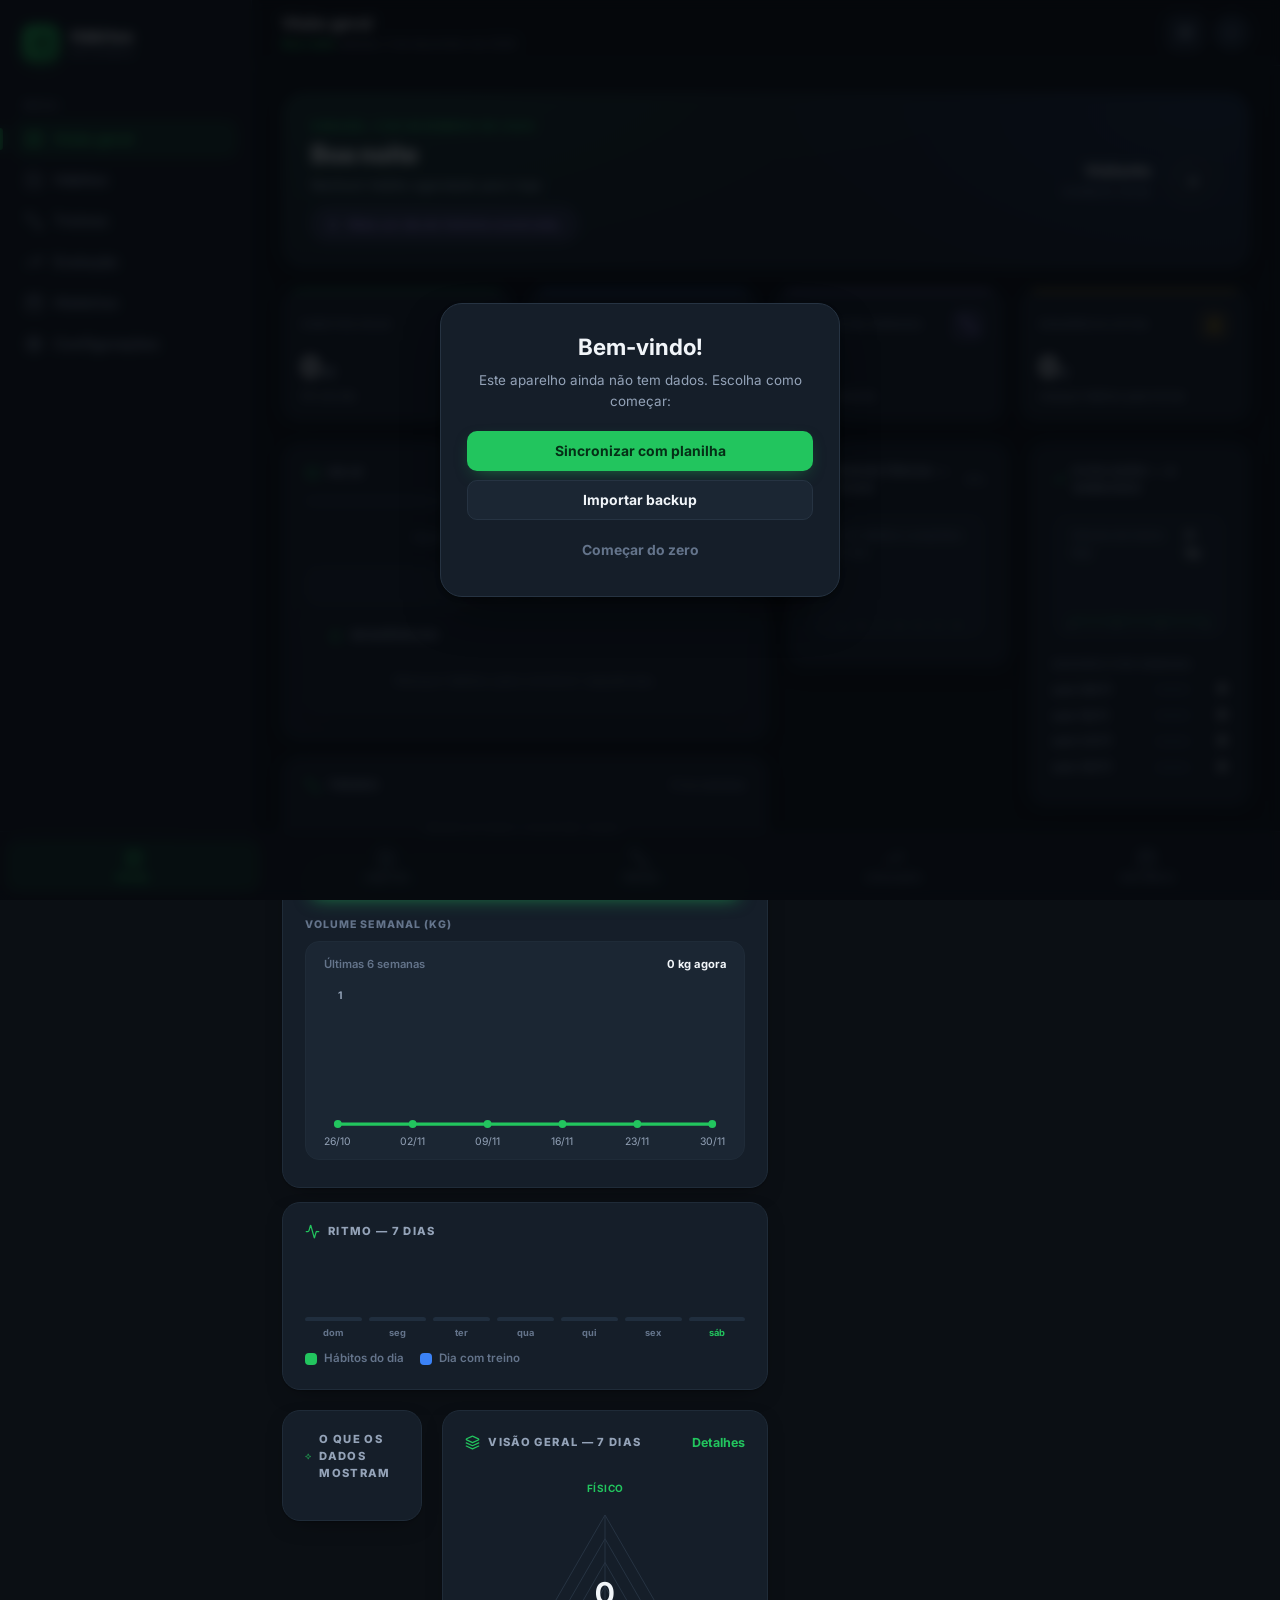
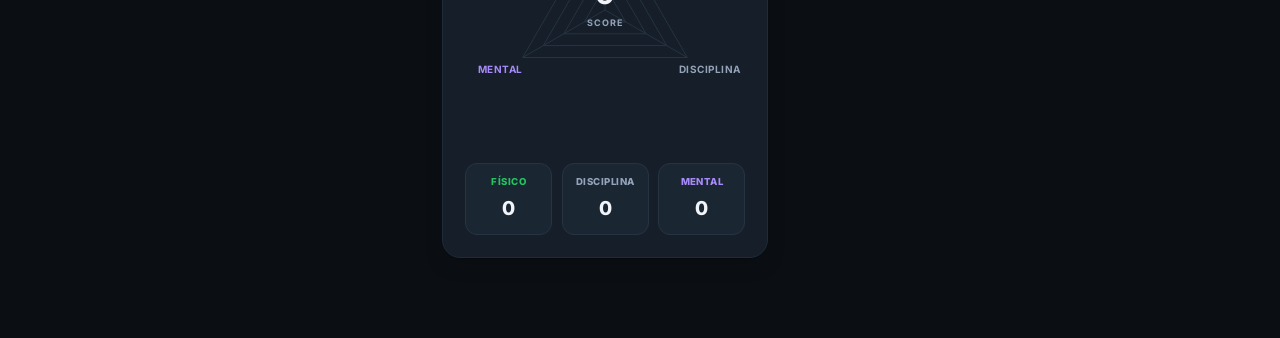
==== commit 0136d025: "Habitos: redesign DARK PREMIUM (Linear/Garmin) - sidebar fixa colapsavel + topbar + bottom-nav, view" ====
--- a/habitos/index.html
+++ b/habitos/index.html
@@ -8,7 +8,7 @@
 <meta name="apple-mobile-web-app-status-bar-style" content="black-translucent">
 <meta name="apple-mobile-web-app-title" content="Hábitos">
 <meta name="mobile-web-app-capable" content="yes">
-<meta name="theme-color" content="#F6F7F5">
+<meta name="theme-color" content="#0B0F14">
 <link rel="apple-touch-icon" href="ícone-192.png">
 <link rel="icon" href="ícone-192.png">
 <link rel="manifest" href="manifesto.json">
@@ -16,312 +16,818 @@
 <link rel="preconnect" href="https://fonts.gstatic.com" crossorigin>
 <link href="https://fonts.googleapis.com/css2?family=Inter:wght@400;500;600;700&display=swap" rel="stylesheet">
 <style>
-  :root{
-    --bg:#F6F7F5;
-    --card:#FFFFFF;
-    --card-2:#F0F2EF;
-    --border:#E3E6E1;
-    --text:#1A1D1A;
-    --text-dim:#5F655E;
-    --text-faint:#9AA098;
-    --green:#16A34A;
-    --green-soft:rgba(22,163,74,.12);
-    --red:#DC2626;
-    --blue:#0284C7;
-    --on-green:#FFFFFF;
-    --fisico:#16A34A;
-    --disciplina:#64748B;
-    --mental:#7C3AED;
-    --intelecto:#D97706;
-    --produtividade:#0284C7;
-    --financeiro:#EA580C;
-    --shadow:0 1px 2px rgba(16,24,16,.05), 0 4px 16px rgba(16,24,16,.05);
-  }
-  *{box-sizing:border-box;}
-  html{background:var(--bg);height:100%;overscroll-behavior-y:none;}
-  body{
-    margin:0;background:var(--bg);color:var(--text);
-    font-family:'Inter', sans-serif;-webkit-font-smoothing:antialiased;
-    min-height:100%;overscroll-behavior-y:none;
-    -webkit-user-select:none;user-select:none;-webkit-touch-callout:none;
-  }
-  input, select{-webkit-user-select:text;user-select:text;}
-  .app{min-height:100vh;}
-  .main{min-width:0;}
-  .wrap{
-    max-width:640px;margin:0 auto;
-    padding:calc(1.5rem + env(safe-area-inset-top)) 1.1rem calc(5.5rem + env(safe-area-inset-bottom));
-  }
-  /* ===== Navegação lateral (desktop) ===== */
-  .side-nav{
-    display:none;position:fixed;left:0;top:0;bottom:0;width:224px;z-index:50;
-    flex-direction:column;gap:.35rem;padding:1.4rem 1rem;
-    background:var(--card);border-right:1px solid var(--border);
-  }
-  .side-nav .brand{
-    display:flex;align-items:center;gap:.55rem;font-size:.95rem;font-weight:800;
-    letter-spacing:.04em;text-transform:uppercase;margin:0 0 1.3rem;padding:0 .55rem;
-  }
-  .side-nav .brand-dot{width:10px;height:10px;border-radius:50%;background:var(--green);flex-shrink:0;}
-  .side-nav button{
-    display:flex;align-items:center;gap:.6rem;width:100%;text-align:left;
-    background:transparent;border:1px solid transparent;color:var(--text-dim);
-    padding:.7rem .7rem;border-radius:10px;font-size:.88rem;font-weight:600;
-    cursor:pointer;font-family:'Inter', sans-serif;
-  }
-  .side-nav button:hover{background:var(--card-2);color:var(--text);}
-  .side-nav button.active{background:var(--green-soft);border-color:rgba(22,163,74,.35);color:var(--green);}
-  .side-nav button .nav-ic{width:8px;height:8px;border-radius:50%;background:currentColor;opacity:.7;flex-shrink:0;}
-  .side-foot{margin-top:auto;font-size:.68rem;color:var(--text-faint);padding:.6rem .55rem 0;border-top:1px solid var(--border);line-height:1.5;}
-  /* ===== Navegação inferior (mobile) ===== */
-  .bottom-nav{
-    display:flex;position:fixed;left:0;right:0;bottom:0;z-index:50;
-    background:rgba(255,255,255,.96);backdrop-filter:blur(8px);border-top:1px solid var(--border);
-    padding:.45rem .6rem calc(.45rem + env(safe-area-inset-bottom));
-  }
-  .bottom-nav button{
-    flex:1;background:none;border:none;color:var(--text-faint);
-    padding:.45rem .2rem;border-radius:10px;font-size:.7rem;font-weight:700;
-    letter-spacing:.04em;text-transform:uppercase;cursor:pointer;font-family:'Inter', sans-serif;
-    display:flex;flex-direction:column;align-items:center;gap:.3rem;
-  }
-  .bottom-nav button .nav-ic{width:7px;height:7px;border-radius:50%;background:currentColor;opacity:.65;}
-  .bottom-nav button.active{color:var(--green);background:var(--green-soft);}
-  @media(min-width:960px){
-    .side-nav{display:flex;}
-    .bottom-nav{display:none;}
-    .main{margin-left:224px;}
-    .wrap{padding-left:2rem;padding-right:2rem;padding-bottom:3.5rem;}
-  }
-  .greeting-icon{
-    width:64px;height:64px;border-radius:50%;margin:0 auto 1rem;
-    background:radial-gradient(circle at 50% 40%, rgba(22,163,74,.14), transparent 70%);
-    border:1px solid rgba(22,163,74,.3);
-    display:flex;align-items:center;justify-content:center;
-  }
-  .greeting-icon i{color:var(--green);font-size:26px;font-style:normal;}
-  h1{
-    text-align:center;font-size:1.15rem;font-weight:700;letter-spacing:.02em;
-    margin:0 0 .25rem;text-transform:uppercase;
-  }
-  .date-line{text-align:center;color:var(--text-faint);font-size:.8rem;margin:0 0 1.4rem;}
-
-  .card{
-    background:var(--card);border:1px solid var(--border);border-radius:14px;
-    padding:1.1rem 1.1rem 1.2rem;margin-bottom:1rem;box-shadow:var(--shadow);
-  }
-  .card-head{display:flex;align-items:center;justify-content:space-between;margin-bottom:.8rem;}
-  .card-title{
-    display:flex;align-items:center;gap:.4rem;font-size:.72rem;font-weight:700;
-    letter-spacing:.06em;text-transform:uppercase;color:var(--text-dim);
-  }
-  .card-title i{color:var(--red);font-size:14px;font-style:normal;}
-  .card-count{font-size:.78rem;color:var(--text-faint);}
-
-  .add-row{display:flex;gap:.5rem;margin-bottom:.6rem;}
-  .add-row input[type=text]{
-    flex:1;background:var(--card-2);border:1px solid var(--border);color:var(--text);
-    padding:.6rem .8rem;border-radius:8px;font-size:.85rem;font-family:'Inter', sans-serif;
-  }
-  .add-row select{
-    background:var(--card-2);border:1px solid var(--border);color:var(--text);
-    padding:.6rem .5rem;border-radius:8px;font-size:.78rem;font-family:'Inter', sans-serif;
-    max-width:110px;
-  }
-  .add-row input:focus, .add-row select:focus{outline:none;border-color:var(--green);}
-  .add-row button{
-    background:var(--green);color:var(--on-green);border:none;border-radius:8px;
-    padding:0 .9rem;font-weight:700;font-size:.85rem;cursor:pointer;
-  }
-  .type-toggle{display:flex;gap:.4rem;margin-bottom:.6rem;}
-  .type-toggle button{
-    flex:1;background:var(--card-2);border:1px solid var(--border);color:var(--text-dim);
-    padding:.4rem .3rem;border-radius:8px;font-size:.74rem;cursor:pointer;font-family:'Inter', sans-serif;
-  }
-  .type-toggle button.active{background:var(--green-soft);border-color:var(--green);color:var(--green);}
-  #day-pick button{padding:.4rem 0;font-size:.72rem;}
-  .modo-tip{font-size:.78rem;color:var(--text-dim);margin-top:.6rem;line-height:1.5;}
-  .hist-cell.reduz{background:var(--blue);border-color:var(--blue);}
-  .hist-cell.rec{background:rgba(232,150,61,.3);border-color:#EA580C;}
-  .hist-cell.off{background:transparent;border-style:dashed;opacity:.4;cursor:default;}
-  .extra-fields{display:flex;gap:.5rem;margin-bottom:.6rem;}
-  .extra-fields input{
-    background:var(--card-2);border:1px solid var(--border);color:var(--text);
-    padding:.55rem .6rem;border-radius:8px;font-size:.8rem;font-family:'Inter', sans-serif;
-  }
-  .extra-fields input[type=time]{flex:1;}
-  .extra-fields .qty-field{flex:1;min-width:0;}
-  .extra-fields .qty-field input{width:100%;}
-  .field-label{font-size:.62rem;color:var(--text-faint);text-transform:uppercase;letter-spacing:.03em;display:block;margin-bottom:.2rem;}
-  .hidden{display:none !important;}
-
-  .task-row{display:flex;align-items:center;gap:.6rem;padding:.6rem .5rem;border-radius:8px;cursor:pointer;}
-  .task-row:hover{background:var(--card-2);}
-  .checkbox{
-    width:19px;height:19px;border-radius:50%;border:1.5px solid var(--text-faint);
-    flex-shrink:0;display:flex;align-items:center;justify-content:center;
-  }
-  .checkbox.done{background:var(--green);border-color:var(--green);}
-  .checkbox.done i{color:var(--on-green);font-size:12px;font-style:normal;}
-  .task-main{flex:1;min-width:0;}
-  .task-name{font-size:.88rem;}
-  .task-row.done .task-name{color:var(--text-faint);text-decoration:line-through;}
-  .task-time{font-size:.68rem;color:var(--blue);font-weight:600;margin-top:1px;}
-  .task-time.late{color:var(--red);}
-  .task-qty-bar{height:4px;background:var(--border);border-radius:2px;overflow:hidden;margin-top:.35rem;width:100%;}
-  .task-qty-fill{height:100%;background:var(--blue);border-radius:2px;}
-  .task-qty-label{font-size:.68rem;color:var(--text-dim);margin-top:2px;}
-  .task-dot{width:6px;height:6px;border-radius:50%;flex-shrink:0;}
-  .qty-plus{
-    background:var(--card-2);border:1px solid var(--border);color:var(--blue);
-    width:26px;height:26px;border-radius:50%;font-size:.95rem;font-weight:700;cursor:pointer;
-    flex-shrink:0;display:flex;align-items:center;justify-content:center;
-  }
-  .row-actions{display:flex;gap:.15rem;flex-shrink:0;}
-  .del-x, .edit-x{background:none;border:none;color:var(--text-faint);cursor:pointer;font-size:.8rem;padding:.2rem .3rem;visibility:hidden;}
-  .task-row:hover .del-x, .task-row:hover .edit-x{visibility:visible;}
-  .del-x:hover{color:var(--red);}
-  .edit-x:hover{color:var(--blue);}
-  .more-toggle{text-align:center;color:var(--text-dim);font-size:.78rem;padding:.5rem 0 0;cursor:pointer;}
-  .more-toggle:hover{color:var(--text);}
-
-  .period-toggle{display:flex;gap:.35rem;}
-  .period-toggle button{
-    background:var(--card-2);border:1px solid var(--border);color:var(--text-dim);
-    padding:.3rem .65rem;border-radius:16px;font-size:.72rem;cursor:pointer;font-family:'Inter', sans-serif;
-  }
-  .period-toggle button.active{background:var(--red);border-color:var(--red);color:#fff;}
-
-  .radar-wrap{display:flex;justify-content:center;margin:.4rem 0 .6rem;}
-  .score-cards{display:grid;grid-template-columns:repeat(3,1fr);gap:.5rem;margin-top:.6rem;}
-  .score-cell{background:var(--card-2);border-radius:8px;padding:.55rem .3rem;text-align:center;}
-  .score-cell .lbl{font-size:.6rem;text-transform:uppercase;letter-spacing:.03em;font-weight:700;margin-bottom:.2rem;}
-  .score-cell .val{font-size:1.1rem;font-weight:700;}
-
-  .hist-scroll{overflow-x:auto;}
-  table.hist{border-collapse:separate;border-spacing:0 2px;width:100%;min-width:300px;}
-  table.hist th{font-size:.6rem;color:var(--text-faint);font-weight:500;padding-bottom:.4rem;text-align:center;}
-  table.hist th.today{color:var(--green);}
-  .hist-name{
-    text-align:left !important;font-size:.78rem;padding-right:.5rem !important;
-    white-space:nowrap;max-width:110px;overflow:hidden;text-overflow:ellipsis;
-  }
-  .hist-cell-wrap{padding:1px;}
-  .hist-cell{width:22px;height:22px;border-radius:4px;background:var(--card-2);border:1px solid var(--border);cursor:pointer;margin:0 auto;}
-  .hist-cell.done{background:var(--green);border-color:var(--green);}
-  .hist-cell.future{opacity:.3;cursor:default;}
-
-  .insight-line{
-    display:flex;gap:.6rem;padding:.5rem 0;border-bottom:1px solid var(--border);
-    font-size:.83rem;line-height:1.5;color:var(--text-dim);
-  }
-  .insight-line:last-child{border-bottom:none;}
-  .insight-line b{color:var(--text);font-weight:600;}
-  .insight-dot{width:6px;height:6px;border-radius:50%;flex-shrink:0;margin-top:.45rem;}
-
-  .empty-state{text-align:center;color:var(--text-dim);font-size:.85rem;padding:1.5rem 1rem;}
-  .loading{color:var(--text-faint);text-align:center;padding:3rem 0;}
-
-  .big-btn{width:100%;background:var(--green);color:var(--on-green);border:none;border-radius:12px;
-    padding:1rem;font-size:1.05rem;font-weight:800;cursor:pointer;font-family:'Inter', sans-serif;}
-  .big-btn:active{transform:scale(.98);}
-  .rest-num{font-size:3.8rem;font-weight:800;text-align:center;margin:.4rem 0;letter-spacing:.02em;}
-  .rest-flash{animation:flash .6s ease 3;}
-  @keyframes flash{50%{background:var(--green-soft);}}
-  .exec-demo{font-size:2.8rem;text-align:center;margin:.2rem 0;}
-  .rsec{font-size:.68rem;font-weight:700;text-transform:uppercase;letter-spacing:.05em;color:var(--text-faint);margin:.8rem 0 .4rem;}
-  .rrow{display:flex;align-items:center;gap:.5rem;font-size:.8rem;margin-bottom:.35rem;color:var(--text-dim);}
-  .rrow .rn{flex:0 0 86px;white-space:nowrap;overflow:hidden;text-overflow:ellipsis;}
-  .rrow .rbar{flex:1;height:8px;background:var(--card-2);border:1px solid var(--border);border-radius:99px;overflow:hidden;}
-  .rrow .rbar i{display:block;height:100%;background:var(--green);border-radius:99px;}
-  .rrow .rv{flex:0 0 22px;text-align:right;font-weight:700;}
-  .rpe{display:flex;gap:.4rem;}
-  .rpe button{flex:1;background:var(--card-2);border:1px solid var(--border);color:var(--text-dim);
-    border-radius:8px;padding:.6rem 0;font-size:.9rem;font-weight:700;cursor:pointer;font-family:'Inter', sans-serif;}
-  .rpe button.on{background:var(--green-soft);border-color:var(--green);color:var(--green);}
-  .cal-grid{display:grid;grid-template-columns:repeat(7,1fr);gap:4px;margin-top:.4rem;}
-  .cal-dow{font-size:.62rem;color:var(--text-faint);text-align:center;padding:.15rem 0;}
-  .cal-d{min-height:34px;border-radius:8px;background:var(--card-2);border:1px solid var(--border);
-    font-size:.72rem;display:flex;align-items:center;justify-content:center;color:var(--text-dim);cursor:pointer;}
-  .cal-d.has{background:var(--green-soft);border-color:var(--green);color:var(--text);font-weight:700;}
-  .cal-d.sel{outline:2px solid var(--green);}
-  .extra-fields select{background:var(--card-2);border:1px solid var(--border);color:var(--text);
-    padding:.55rem .6rem;border-radius:8px;font-size:.8rem;font-family:'Inter', sans-serif;width:100%;}
-
-  /* ===== Novos componentes (painel, gráficos, sequências) ===== */
-  .kpi-grid{display:grid;grid-template-columns:repeat(3,1fr);gap:.55rem;}
-  .kpi{background:var(--card-2);border:1px solid var(--border);border-radius:10px;padding:.7rem .5rem;text-align:center;}
-  .kpi .lbl{font-size:.6rem;text-transform:uppercase;letter-spacing:.04em;font-weight:700;color:var(--text-faint);margin-bottom:.25rem;}
-  .kpi .val{font-size:1.25rem;font-weight:800;color:var(--text);line-height:1.1;}
-  .kpi .sub{font-size:.62rem;color:var(--text-dim);margin-top:.15rem;}
-  .streak-pill{
-    display:inline-flex;align-items:center;gap:.3rem;background:var(--green-soft);
-    border:1px solid rgba(22,163,74,.3);color:var(--green);
-    font-size:.66rem;font-weight:700;padding:.15rem .5rem;border-radius:99px;margin-left:.4rem;
-    vertical-align:middle;
-  }
-  .chart-box{background:var(--card-2);border:1px solid var(--border);border-radius:10px;padding:.6rem .5rem .3rem;margin:.3rem 0 .6rem;}
-  .chart-box svg{display:block;width:100%;height:auto;}
-  .bar7{display:flex;align-items:flex-end;gap:6px;height:74px;margin:.5rem 0 .3rem;}
-  .bar7 .b{flex:1;display:flex;flex-direction:column;align-items:center;gap:.25rem;height:100%;justify-content:flex-end;}
-  .bar7 .b i{display:block;width:100%;border-radius:4px 4px 2px 2px;background:var(--green);min-height:3px;opacity:.85;}
-  .bar7 .b.off i{background:var(--border);}
-  .bar7 .b.treino i{background:var(--blue);}
-  .bar7 .b span{font-size:.56rem;color:var(--text-faint);}
-  .goto-row{display:flex;gap:.5rem;margin-top:.7rem;}
-  .goto-row button{
-    flex:1;background:var(--card-2);border:1px solid var(--border);color:var(--text);
-    padding:.65rem .5rem;border-radius:10px;font-size:.8rem;font-weight:700;cursor:pointer;font-family:'Inter', sans-serif;
-  }
-  .goto-row button:hover{border-color:var(--green);color:var(--green);}
-  .pending-list .task-row{padding-left:.2rem;padding-right:.2rem;}
-  .sec-empty{font-size:.78rem;color:var(--text-faint);text-align:center;padding:.6rem 0 .2rem;}
+/* ============================================================
+   ESTUFAOS HÁBITOS — DESIGN SYSTEM "DARK PREMIUM"
+   ============================================================ */
+:root{
+  --bg:#0B0F14;
+  --sidebar:#101720;
+  --card:#151E29;
+  --card-2:#1B2633;
+  --card-3:#223041;
+  --border:#263342;
+  --border-soft:#1F2B38;
+  --text:#F1F5F9;
+  --text-dim:#94A3B8;
+  --text-faint:#64748B;
+  --green:#22C55E;
+  --green-2:#4ADE80;
+  --green-soft:rgba(34,197,94,.14);
+  --blue:#3B82F6;
+  --blue-soft:rgba(59,130,246,.14);
+  --purple:#A78BFA;
+  --purple-soft:rgba(167,139,250,.14);
+  --red:#F87171;
+  --red-soft:rgba(248,113,113,.12);
+  --amber:#FBBF24;
+  --amber-soft:rgba(251,191,36,.12);
+  --on-green:#052E16;
+  --fisico:#22C55E;
+  --disciplina:#94A3B8;
+  --mental:#A78BFA;
+  --intelecto:#FBBF24;
+  --produtividade:#3B82F6;
+  --financeiro:#FB923C;
+  --r-xs:7px; --r-sm:10px; --r:14px; --r-lg:18px; --r-xl:22px;
+  --sh:0 1px 2px rgba(0,0,0,.25), 0 8px 24px -12px rgba(0,0,0,.55);
+  --sh-lg:0 2px 4px rgba(0,0,0,.3), 0 20px 48px -16px rgba(0,0,0,.65);
+  --side-w:252px;
+  --side-w-c:74px;
+  --top-h:66px;
+  --ease:cubic-bezier(.22,1,.36,1);
+}
+*{box-sizing:border-box;}
+html{background:var(--bg);height:100%;overscroll-behavior-y:none;}
+body{
+  margin:0;background:var(--bg);color:var(--text);
+  font-family:'Inter',system-ui,-apple-system,sans-serif;
+  font-size:15px;line-height:1.5;-webkit-font-smoothing:antialiased;
+  min-height:100%;overscroll-behavior-y:none;
+  -webkit-user-select:none;user-select:none;-webkit-touch-callout:none;
+}
+input,select,textarea{-webkit-user-select:text;user-select:text;}
+::selection{background:rgba(34,197,94,.3);}
+::-webkit-scrollbar{width:10px;height:10px;}
+::-webkit-scrollbar-track{background:transparent;}
+::-webkit-scrollbar-thumb{background:#2A3949;border-radius:99px;border:2px solid var(--bg);}
+::-webkit-scrollbar-thumb:hover{background:#38495e;}
+:focus-visible{outline:2px solid var(--green);outline-offset:2px;}
+h1,h2,h3,p{margin:0;}
+button{font-family:inherit;}
+
+/* ============ LAYOUT ============ */
+.app{min-height:100vh;}
+.main{min-width:0;transition:margin-left .28s var(--ease);}
+.wrap{max-width:1240px;margin:0 auto;padding:26px 30px 60px;}
+
+/* ============ SIDEBAR ============ */
+.side-nav{
+  display:none;position:fixed;left:0;top:0;bottom:0;width:var(--side-w);z-index:60;
+  flex-direction:column;background:var(--sidebar);border-right:1px solid var(--border-soft);
+  padding:20px 14px 16px;transition:width .28s var(--ease);overflow:hidden;
+}
+.brand{display:flex;align-items:center;gap:11px;padding:4px 8px 22px;flex-shrink:0;}
+.brand-mark{
+  width:38px;height:38px;border-radius:11px;flex-shrink:0;
+  background:linear-gradient(135deg,#22C55E,#15803D);
+  color:#052E16;display:flex;align-items:center;justify-content:center;
+  font-weight:800;font-size:1.05rem;box-shadow:0 6px 16px -6px rgba(34,197,94,.55);
+}
+.brand-text{font-weight:800;font-size:1rem;letter-spacing:.01em;line-height:1.15;white-space:nowrap;}
+.brand-text small{display:block;font-size:.62rem;font-weight:600;color:var(--text-faint);letter-spacing:.14em;text-transform:uppercase;margin-top:2px;}
+.nav-group{display:flex;flex-direction:column;gap:3px;}
+.nav-label{font-size:.62rem;font-weight:700;letter-spacing:.14em;text-transform:uppercase;color:var(--text-faint);padding:14px 10px 7px;white-space:nowrap;}
+.side-nav button{
+  display:flex;align-items:center;gap:11px;width:100%;text-align:left;
+  background:transparent;border:none;color:var(--text-dim);
+  padding:10px 11px;border-radius:var(--r-sm);font-size:.9rem;font-weight:600;
+  cursor:pointer;white-space:nowrap;transition:background .16s,color .16s;position:relative;
+}
+.side-nav button:hover{background:var(--card-2);color:var(--text);}
+.side-nav button.active{background:var(--green-soft);color:var(--green);}
+.side-nav button.active::before{
+  content:'';position:absolute;left:-14px;top:8px;bottom:8px;width:3px;
+  background:var(--green);border-radius:0 3px 3px 0;
+}
+.side-nav .ic{flex-shrink:0;}
+.side-foot{margin-top:auto;font-size:.66rem;color:var(--text-faint);padding:12px 10px 0;border-top:1px solid var(--border-soft);line-height:1.55;white-space:nowrap;overflow:hidden;}
+.side-collapse{
+  position:absolute;top:24px;right:-1px;transform:translateX(50%);
+  width:22px;height:22px;border-radius:50%;border:1px solid var(--border);
+  background:var(--card-2);color:var(--text-dim);font-size:.62rem;cursor:pointer;
+  display:none;align-items:center;justify-content:center;z-index:61;padding:0;line-height:1;
+}
+.side-collapse:hover{color:var(--green);border-color:var(--green);}
+@media(min-width:1000px){
+  .side-nav{display:flex;}
+  .side-collapse{display:flex;}
+  .main{margin-left:var(--side-w);}
+  body.side-collapsed .side-nav{width:var(--side-w-c);padding-left:10px;padding-right:10px;}
+  body.side-collapsed .main{margin-left:var(--side-w-c);}
+  body.side-collapsed .brand-text,
+  body.side-collapsed .nav-label,
+  body.side-collapsed .side-nav button span,
+  body.side-collapsed .side-foot{opacity:0;visibility:hidden;}
+  body.side-collapsed .side-nav button{justify-content:center;padding:11px 0;}
+  body.side-collapsed .brand{justify-content:center;padding-left:0;padding-right:0;}
+  body.side-collapsed .brand-mark{width:36px;height:36px;}
+}
+
+/* ============ TOPBAR ============ */
+.topbar{
+  position:sticky;top:0;z-index:40;height:var(--top-h);
+  display:flex;align-items:center;justify-content:space-between;gap:16px;
+  padding:0 30px;background:rgba(11,15,20,.86);backdrop-filter:blur(14px);
+  -webkit-backdrop-filter:blur(14px);border-bottom:1px solid var(--border-soft);
+}
+.topbar-left{display:flex;align-items:center;gap:14px;min-width:0;}
+.topbar-title{font-size:1.02rem;font-weight:700;letter-spacing:.01em;white-space:nowrap;overflow:hidden;text-overflow:ellipsis;}
+.topbar-sub{font-size:.74rem;color:var(--text-faint);white-space:nowrap;overflow:hidden;text-overflow:ellipsis;}
+.topbar-sub .g-accent{color:var(--green);font-weight:600;}
+.topbar-right{display:flex;align-items:center;gap:10px;flex-shrink:0;}
+.avatar{
+  width:36px;height:36px;border-radius:50%;flex-shrink:0;cursor:pointer;
+  background:linear-gradient(135deg,var(--card-3),var(--card-2));
+  border:1px solid var(--border);color:var(--text);
+  display:flex;align-items:center;justify-content:center;
+  font-size:.8rem;font-weight:700;transition:border-color .16s,transform .16s;
+}
+.avatar:hover{border-color:var(--green);transform:scale(1.05);}
+.avatar.lg{width:56px;height:56px;font-size:1.15rem;}
+.brand-mobile{display:none;align-items:center;gap:9px;font-weight:800;font-size:.95rem;}
+.brand-mobile .brand-mark{width:30px;height:30px;font-size:.85rem;border-radius:9px;}
+
+/* ============ BOTTOM NAV (mobile) ============ */
+.bottom-nav{
+  display:flex;position:fixed;left:0;right:0;bottom:0;z-index:60;
+  background:rgba(16,23,32,.97);backdrop-filter:blur(14px);
+  border-top:1px solid var(--border-soft);
+  padding:.5rem .4rem calc(.5rem + env(safe-area-inset-bottom));
+}
+.bottom-nav button{
+  flex:1;background:none;border:none;color:var(--text-faint);
+  padding:.4rem .1rem;border-radius:12px;font-size:.6rem;font-weight:700;
+  letter-spacing:.03em;text-transform:uppercase;cursor:pointer;
+  display:flex;flex-direction:column;align-items:center;gap:.3rem;
+  transition:color .16s,background .16s;min-height:52px;justify-content:center;
+}
+.bottom-nav button .ic{width:19px;height:19px;}
+.bottom-nav button.active{color:var(--green);background:var(--green-soft);}
+@media(max-width:999px){
+  .bottom-nav{display:flex;}
+  .brand-mobile{display:flex;}
+  .wrap{padding:20px 16px calc(86px + env(safe-area-inset-bottom));}
+  .topbar{padding:0 16px;height:60px;}
+}
+
+/* ============ GRID ============ */
+.grid-2{display:grid;grid-template-columns:1fr 1fr;gap:20px;align-items:start;}
+.grid-3{display:grid;grid-template-columns:repeat(3,1fr);gap:18px;align-items:start;}
+.grid-4{display:grid;grid-template-columns:repeat(4,1fr);gap:16px;align-items:start;}
+.grid-23{display:grid;grid-template-columns:1.6fr 1fr;gap:20px;align-items:start;}
+.grid-32{display:grid;grid-template-columns:1fr 1.6fr;gap:20px;align-items:start;}
+.col{display:flex;flex-direction:column;gap:20px;min-width:0;}
+.col-tight{gap:14px;}
+@media(max-width:1180px){
+  .grid-4{grid-template-columns:repeat(2,1fr);}
+  .grid-23,.grid-32{grid-template-columns:1fr;}
+}
+@media(max-width:860px){
+  .grid-2,.grid-3{grid-template-columns:1fr;}
+}
+
+/* ============ CARD ============ */
+.card{
+  background:var(--card);border:1px solid var(--border-soft);border-radius:var(--r-lg);
+  padding:20px 22px 22px;margin-bottom:0;box-shadow:var(--sh);
+  animation:fadeUp .4s var(--ease) both;
+}
+.card.pad-0{padding:0;overflow:hidden;}
+.card.flat{box-shadow:none;background:var(--card-2);}
+@keyframes fadeUp{from{opacity:0;transform:translateY(10px);}to{opacity:1;transform:none;}}
+.card-head{display:flex;align-items:center;justify-content:space-between;gap:12px;margin-bottom:16px;}
+.card-title{
+  display:flex;align-items:center;gap:.5rem;font-size:.7rem;font-weight:800;
+  letter-spacing:.12em;text-transform:uppercase;color:var(--text-dim);
+}
+.card-title .ic{color:var(--green);width:15px;height:15px;}
+.card-title .ic.dim{color:var(--text-faint);}
+.card-count{font-size:.76rem;color:var(--text-faint);font-weight:600;white-space:nowrap;}
+.card-link{background:none;border:none;color:var(--green);font-size:.78rem;font-weight:700;cursor:pointer;padding:4px 0;}
+.card-link:hover{text-decoration:underline;}
+.section-head{display:flex;align-items:flex-end;justify-content:space-between;gap:14px;margin:6px 0 16px;flex-wrap:wrap;}
+.section-head h2{font-size:1.35rem;font-weight:800;letter-spacing:-.01em;}
+.section-head p{font-size:.82rem;color:var(--text-faint);margin-top:3px;}
+.section-actions{display:flex;align-items:center;gap:10px;flex-wrap:wrap;}
+.eyebrow{font-size:.64rem;font-weight:800;letter-spacing:.16em;text-transform:uppercase;color:var(--green);margin-bottom:6px;}
+
+/* ============ BUTTONS ============ */
+.btn{
+  display:inline-flex;align-items:center;justify-content:center;gap:7px;
+  height:40px;padding:0 18px;border-radius:var(--r-sm);border:1px solid transparent;
+  font-size:.87rem;font-weight:700;cursor:pointer;white-space:nowrap;
+  transition:background .16s,border-color .16s,color .16s,transform .12s,box-shadow .16s;
+}
+.btn:active{transform:scale(.97);}
+.btn:disabled{opacity:.45;cursor:not-allowed;transform:none;}
+.btn-primary{background:var(--green);color:var(--on-green);box-shadow:0 6px 18px -8px rgba(34,197,94,.6);}
+.btn-primary:hover{background:var(--green-2);box-shadow:0 8px 22px -8px rgba(34,197,94,.7);}
+.btn-ghost{background:var(--card-2);border-color:var(--border);color:var(--text);}
+.btn-ghost:hover{border-color:var(--text-faint);background:var(--card-3);}
+.btn-soft{background:var(--green-soft);border-color:rgba(34,197,94,.3);color:var(--green);}
+.btn-soft:hover{background:rgba(34,197,94,.22);}
+.btn-danger{background:transparent;border-color:rgba(248,113,113,.4);color:var(--red);}
+.btn-danger:hover{background:var(--red-soft);border-color:var(--red);}
+.btn-blue{background:var(--blue-soft);border-color:rgba(59,130,246,.35);color:#93C5FD;}
+.btn-blue:hover{background:rgba(59,130,246,.24);}
+.btn-lg{height:48px;padding:0 26px;font-size:.95rem;border-radius:12px;}
+.btn-block{width:100%;}
+.btn-icon{
+  width:38px;height:38px;padding:0;border-radius:var(--r-sm);
+  background:var(--card-2);border:1px solid var(--border);color:var(--text-dim);
+  display:inline-flex;align-items:center;justify-content:center;cursor:pointer;
+  transition:color .16s,border-color .16s,background .16s;
+}
+.btn-icon:hover{color:var(--text);border-color:var(--text-faint);}
+.btn-icon.danger:hover{color:var(--red);border-color:var(--red);}
+.btn-sm{height:32px;padding:0 13px;font-size:.78rem;border-radius:8px;}
+.add-row{display:flex;gap:.6rem;margin-bottom:.75rem;flex-wrap:wrap;}
+.add-row input[type=text],.add-row input[type=time],.add-row input[type=number]{
+  flex:1;min-width:0;background:var(--card-2);border:1px solid var(--border);color:var(--text);
+  padding:.68rem .9rem;border-radius:var(--r-sm);font-size:.9rem;font-family:inherit;
+  transition:border-color .16s,box-shadow .16s;
+}
+.add-row input::placeholder{color:var(--text-faint);}
+.add-row input:focus,.add-row select:focus{outline:none;border-color:var(--green);box-shadow:0 0 0 3px rgba(34,197,94,.15);}
+.add-row select{
+  background:var(--card-2);border:1px solid var(--border);color:var(--text);
+  padding:.68rem .7rem;border-radius:var(--r-sm);font-size:.84rem;font-family:inherit;max-width:150px;
+}
+.add-row button{height:40px;}
+.big-btn{
+  width:100%;background:var(--green);color:var(--on-green);border:none;border-radius:14px;
+  padding:1.05rem;font-size:1rem;font-weight:800;cursor:pointer;font-family:inherit;
+  display:flex;align-items:center;justify-content:center;gap:9px;
+  box-shadow:0 10px 28px -10px rgba(34,197,94,.65);
+  transition:transform .12s,background .16s,box-shadow .16s;
+}
+.big-btn:hover{background:var(--green-2);}
+.big-btn:active{transform:scale(.98);}
+
+/* ============ FORMS / TOGGLES ============ */
+.type-toggle{display:flex;gap:.45rem;margin-bottom:.75rem;flex-wrap:wrap;}
+.type-toggle button{
+  flex:1;min-width:64px;background:var(--card-2);border:1px solid var(--border);color:var(--text-dim);
+  padding:.55rem .6rem;border-radius:var(--r-sm);font-size:.8rem;font-weight:600;cursor:pointer;
+  transition:all .16s;
+}
+.type-toggle button:hover{color:var(--text);border-color:var(--text-faint);}
+.type-toggle button.active{background:var(--green-soft);border-color:rgba(34,197,94,.45);color:var(--green);}
+#day-pick button{padding:.55rem 0;font-size:.8rem;min-width:0;}
+.modo-tip{font-size:.8rem;color:var(--text-dim);margin-top:.7rem;line-height:1.55;}
+.extra-fields{display:flex;gap:.6rem;margin-bottom:.75rem;flex-wrap:wrap;}
+.extra-fields input,.extra-fields select{
+  background:var(--card-2);border:1px solid var(--border);color:var(--text);
+  padding:.6rem .75rem;border-radius:var(--r-sm);font-size:.86rem;font-family:inherit;
+}
+.extra-fields input:focus,.extra-fields select:focus{outline:none;border-color:var(--green);}
+.extra-fields input[type=time]{flex:1;min-width:110px;}
+.extra-fields .qty-field{flex:1;min-width:120px;}
+.extra-fields .qty-field input,.extra-fields .qty-field select{width:100%;}
+.extra-fields select{width:100%;}
+.field-label{font-size:.64rem;color:var(--text-faint);text-transform:uppercase;letter-spacing:.08em;font-weight:700;display:block;margin-bottom:.3rem;}
+.hidden{display:none !important;}
+.chips{display:flex;gap:.5rem;flex-wrap:wrap;margin-bottom:18px;}
+.chip{
+  background:var(--card-2);border:1px solid var(--border);color:var(--text-dim);
+  padding:.44rem .95rem;border-radius:99px;font-size:.78rem;font-weight:600;cursor:pointer;
+  transition:all .16s;display:inline-flex;align-items:center;gap:.4rem;
+}
+.chip:hover{color:var(--text);border-color:var(--text-faint);}
+.chip.active{background:var(--green-soft);border-color:rgba(34,197,94,.45);color:var(--green);}
+.chip .dot{width:7px;height:7px;border-radius:50%;background:currentColor;}
+.period-toggle{display:flex;gap:.35rem;background:var(--card-2);padding:3px;border-radius:10px;border:1px solid var(--border);}
+.period-toggle button{
+  background:transparent;border:none;color:var(--text-dim);padding:.34rem .8rem;
+  border-radius:8px;font-size:.74rem;font-weight:700;cursor:pointer;transition:all .16s;
+}
+.period-toggle button.active{background:var(--green);color:var(--on-green);}
+
+/* ============ TASK ROWS / HABITS ============ */
+.task-row{
+  display:flex;align-items:center;gap:.75rem;padding:.72rem .7rem;border-radius:12px;
+  cursor:pointer;transition:background .15s;border:1px solid transparent;
+}
+.task-row:hover{background:var(--card-2);border-color:var(--border-soft);}
+.task-row.done{opacity:.62;}
+.task-row.done:hover{opacity:.85;}
+.checkbox{
+  width:24px;height:24px;border-radius:8px;border:2px solid var(--text-faint);
+  flex-shrink:0;display:flex;align-items:center;justify-content:center;
+  transition:all .18s var(--ease);background:transparent;
+}
+.checkbox:hover{border-color:var(--green);}
+.checkbox.done{background:var(--green);border-color:var(--green);box-shadow:0 4px 12px -4px rgba(34,197,94,.55);}
+.checkbox.done i{color:var(--on-green);font-size:13px;font-style:normal;animation:pop .28s var(--ease);}
+@keyframes pop{0%{transform:scale(.3);opacity:0;}70%{transform:scale(1.2);}100%{transform:scale(1);opacity:1;}}
+.task-main{flex:1;min-width:0;}
+.task-name{font-size:.92rem;font-weight:600;display:flex;align-items:center;gap:.4rem;flex-wrap:wrap;}
+.task-row.done .task-name{color:var(--text-faint);text-decoration:line-through;text-decoration-color:var(--text-faint);}
+.task-time{font-size:.7rem;color:var(--blue);font-weight:700;margin-top:2px;letter-spacing:.03em;}
+.task-time.late{color:var(--red);}
+.task-qty-bar{height:7px;background:var(--card-3);border-radius:99px;overflow:hidden;margin-top:.45rem;width:100%;}
+.task-qty-fill{height:100%;background:linear-gradient(90deg,var(--blue),#60A5FA);border-radius:99px;transition:width .55s var(--ease);}
+.task-qty-fill.g{background:linear-gradient(90deg,var(--green),var(--green-2));}
+.task-qty-label{font-size:.7rem;color:var(--text-faint);margin-top:3px;font-weight:500;}
+.task-dot{width:7px;height:7px;border-radius:50%;flex-shrink:0;}
+.qty-plus{
+  background:var(--card-3);border:1px solid var(--border);color:var(--blue);
+  width:30px;height:30px;border-radius:50%;font-size:1rem;font-weight:700;cursor:pointer;
+  flex-shrink:0;display:flex;align-items:center;justify-content:center;transition:all .15s;
+}
+.qty-plus:hover{background:var(--blue-soft);border-color:var(--blue);transform:scale(1.08);}
+.row-actions{display:flex;gap:.2rem;flex-shrink:0;}
+.del-x,.edit-x{
+  background:none;border:none;color:var(--text-faint);cursor:pointer;font-size:.85rem;
+  padding:.3rem .38rem;border-radius:7px;visibility:hidden;transition:all .15s;
+  width:30px;height:30px;display:flex;align-items:center;justify-content:center;
+}
+.task-row:hover .del-x,.task-row:hover .edit-x{visibility:visible;}
+.del-x:hover{color:var(--red);background:var(--red-soft);}
+.edit-x:hover{color:var(--blue);background:var(--blue-soft);}
+.more-toggle{text-align:center;color:var(--green);font-size:.8rem;font-weight:700;padding:.7rem 0 0;cursor:pointer;}
+.more-toggle:hover{text-decoration:underline;}
+
+/* ============ KPI / STATS ============ */
+.kpi-grid{display:grid;grid-template-columns:repeat(3,1fr);gap:.6rem;}
+.stat-card{
+  background:var(--card);border:1px solid var(--border-soft);border-radius:var(--r-lg);
+  padding:18px 18px 16px;box-shadow:var(--sh);position:relative;overflow:hidden;
+  animation:fadeUp .4s var(--ease) both;
+}
+.stat-card::after{
+  content:'';position:absolute;top:0;left:0;right:0;height:2px;
+  background:var(--accent,var(--green));opacity:.75;
+}
+.stat-top{display:flex;align-items:center;justify-content:space-between;gap:8px;margin-bottom:10px;}
+.stat-ic{
+  width:34px;height:34px;border-radius:10px;display:flex;align-items:center;justify-content:center;
+  background:var(--accent-soft,var(--green-soft));color:var(--accent,var(--green));flex-shrink:0;
+}
+.stat-ic .ic{width:17px;height:17px;}
+.stat-label{font-size:.64rem;font-weight:800;letter-spacing:.1em;text-transform:uppercase;color:var(--text-faint);}
+.stat-val{font-size:1.75rem;font-weight:800;letter-spacing:-.02em;line-height:1.1;color:var(--text);}
+.stat-val small{font-size:.85rem;font-weight:700;color:var(--text-dim);margin-left:2px;}
+.stat-sub{font-size:.72rem;color:var(--text-dim);margin-top:5px;display:flex;align-items:center;gap:5px;}
+.stat-sub .up{color:var(--green);font-weight:700;}
+.stat-sub .down{color:var(--red);font-weight:700;}
+.kpi{background:var(--card-2);border:1px solid var(--border);border-radius:12px;padding:.7rem .5rem;text-align:center;}
+.kpi .lbl{font-size:.6rem;text-transform:uppercase;letter-spacing:.05em;font-weight:700;color:var(--text-faint);margin-bottom:.25rem;}
+.kpi .val{font-size:1.2rem;font-weight:800;}
+.kpi .sub{font-size:.64rem;color:var(--text-dim);margin-top:.15rem;}
+
+/* ============ RING ============ */
+.ring{
+  --p:0;--ring-c:var(--green);
+  width:74px;height:74px;border-radius:50%;flex-shrink:0;position:relative;
+  background:conic-gradient(var(--ring-c) calc(var(--p)*1%),var(--card-3) 0);
+  display:flex;align-items:center;justify-content:center;
+}
+.ring::before{content:'';position:absolute;inset:7px;border-radius:50%;background:var(--card);}
+.ring span{position:relative;font-size:.95rem;font-weight:800;letter-spacing:-.02em;}
+.ring.sm{width:52px;height:52px;}
+.ring.sm::before{inset:5px;}
+.ring.sm span{font-size:.75rem;}
+.ring.lg{width:96px;height:96px;}
+.ring.lg::before{inset:9px;}
+.ring.lg span{font-size:1.3rem;}
+.ring.b{--ring-c:var(--blue);}
+.ring.p{--ring-c:var(--purple);}
+
+/* ============ BADGES ============ */
+.badge{
+  display:inline-flex;align-items:center;gap:.3rem;font-size:.66rem;font-weight:700;
+  padding:.22rem .6rem;border-radius:99px;letter-spacing:.03em;white-space:nowrap;
+}
+.badge-green{background:var(--green-soft);color:var(--green);border:1px solid rgba(34,197,94,.3);}
+.badge-blue{background:var(--blue-soft);color:#93C5FD;border:1px solid rgba(59,130,246,.3);}
+.badge-purple{background:var(--purple-soft);color:var(--purple);border:1px solid rgba(167,139,250,.3);}
+.badge-red{background:var(--red-soft);color:var(--red);border:1px solid rgba(248,113,113,.3);}
+.badge-amber{background:var(--amber-soft);color:var(--amber);border:1px solid rgba(251,191,36,.3);}
+.badge-dim{background:var(--card-3);color:var(--text-dim);border:1px solid var(--border);}
+.streak-pill{
+  display:inline-flex;align-items:center;gap:.28rem;
+  background:var(--amber-soft);border:1px solid rgba(251,191,36,.35);color:var(--amber);
+  font-size:.64rem;font-weight:800;padding:.16rem .55rem;border-radius:99px;letter-spacing:.02em;
+}
+.streak-pill .ic{width:11px;height:11px;}
+
+/* ============ INSIGHTS ============ */
+.insight-line{
+  display:flex;gap:.7rem;padding:.68rem 0;border-bottom:1px solid var(--border-soft);
+  font-size:.85rem;line-height:1.55;color:var(--text-dim);
+}
+.insight-line:last-child{border-bottom:none;}
+.insight-line b{color:var(--text);font-weight:700;}
+.insight-dot{width:7px;height:7px;border-radius:50%;flex-shrink:0;margin-top:.5rem;}
+.empty-state{text-align:center;color:var(--text-dim);font-size:.88rem;padding:2rem 1rem;line-height:1.6;}
+.empty-state .ic{width:34px;height:34px;color:var(--text-faint);margin-bottom:.6rem;}
+.loading{color:var(--text-faint);text-align:center;padding:4rem 0;font-weight:600;}
+.sec-empty{font-size:.8rem;color:var(--text-faint);text-align:center;padding:.7rem 0 .3rem;}
+
+/* ============ HISTORY TABLE ============ */
+.hist-scroll{overflow-x:auto;-webkit-overflow-scrolling:touch;}
+table.hist{border-collapse:separate;border-spacing:0 3px;width:100%;min-width:340px;}
+table.hist th{font-size:.6rem;color:var(--text-faint);font-weight:700;padding-bottom:.5rem;text-align:center;letter-spacing:.05em;}
+table.hist th.today{color:var(--green);}
+.hist-name{
+  text-align:left !important;font-size:.8rem;font-weight:600;padding-right:.7rem !important;
+  white-space:nowrap;max-width:130px;overflow:hidden;text-overflow:ellipsis;color:var(--text-dim);
+}
+.hist-cell-wrap{padding:2px;}
+.hist-cell{
+  width:24px;height:24px;border-radius:7px;background:var(--card-2);border:1px solid var(--border);
+  cursor:pointer;margin:0 auto;transition:all .15s;
+}
+.hist-cell:hover{border-color:var(--text-faint);transform:scale(1.1);}
+.hist-cell.done{background:var(--green);border-color:var(--green);box-shadow:0 3px 8px -3px rgba(34,197,94,.5);}
+.hist-cell.reduz{background:var(--blue);border-color:var(--blue);}
+.hist-cell.rec{background:rgba(251,191,36,.3);border-color:var(--amber);}
+.hist-cell.off{background:transparent;border-style:dashed;opacity:.35;cursor:default;}
+.hist-cell.off:hover{transform:none;border-color:var(--border);}
+.hist-cell.future{opacity:.25;cursor:default;}
+.hist-cell.future:hover{transform:none;border-color:var(--border);}
+.hist-cell.treino{position:relative;}
+.hist-cell.treino::after{
+  content:'';position:absolute;top:-3px;right:-3px;width:8px;height:8px;border-radius:50%;
+  background:var(--blue);border:2px solid var(--card);
+}
+
+/* ============ RADAR / SCORES ============ */
+.radar-wrap{display:flex;justify-content:center;margin:.6rem 0 .8rem;}
+.score-cards{display:grid;grid-template-columns:repeat(3,1fr);gap:.6rem;margin-top:.7rem;}
+.score-cell{background:var(--card-2);border:1px solid var(--border);border-radius:12px;padding:.7rem .4rem;text-align:center;}
+.score-cell .lbl{font-size:.6rem;text-transform:uppercase;letter-spacing:.05em;font-weight:800;margin-bottom:.25rem;}
+.score-cell .val{font-size:1.2rem;font-weight:800;}
+
+/* ============ EXEC ============ */
+.exec-demo{font-size:3.2rem;text-align:center;margin:.3rem 0 .4rem;filter:drop-shadow(0 8px 16px rgba(0,0,0,.4));}
+.rest-num{font-size:4.4rem;font-weight:800;text-align:center;margin:.5rem 0;letter-spacing:-.02em;font-variant-numeric:tabular-nums;}
+.rest-num small{font-size:1.2rem;font-weight:700;color:var(--text-faint);}
+.rest-flash{animation:flash .6s ease 3;}
+@keyframes flash{50%{background:var(--green-soft);}}
+.exec-head{display:flex;align-items:center;justify-content:space-between;gap:12px;margin-bottom:14px;}
+.exec-step{font-size:.7rem;font-weight:800;letter-spacing:.1em;text-transform:uppercase;color:var(--green);}
+.series-pills{display:flex;gap:7px;flex-wrap:wrap;margin:.8rem 0;}
+.series-pill{
+  width:38px;height:38px;border-radius:11px;display:flex;align-items:center;justify-content:center;
+  font-size:.8rem;font-weight:800;background:var(--card-3);border:1.5px solid var(--border);
+  color:var(--text-faint);transition:all .2s var(--ease);
+}
+.series-pill.done{background:var(--green);border-color:var(--green);color:var(--on-green);box-shadow:0 5px 14px -6px rgba(34,197,94,.6);}
+.series-pill.now{border-color:var(--blue);color:var(--blue);background:var(--blue-soft);animation:blink 1.6s ease infinite;}
+.series-pill.skip{opacity:.4;text-decoration:line-through;}
+@keyframes blink{50%{box-shadow:0 0 0 4px rgba(59,130,246,.18);}}
+.exec-grid{display:grid;grid-template-columns:1fr 1fr;gap:.7rem;margin:.9rem 0;}
+.exec-grid .qty-field{background:var(--card-2);border:1px solid var(--border);border-radius:12px;padding:.7rem .8rem;}
+.exec-grid .qty-field input{
+  width:100%;background:transparent;border:none;color:var(--text);font-size:1.35rem;font-weight:800;
+  padding:0;outline:none;font-variant-numeric:tabular-nums;
+}
+.exec-nav{display:flex;gap:.6rem;margin-top:.7rem;}
+.exec-nav .btn{flex:1;}
+.ex-status{display:flex;flex-direction:column;gap:.4rem;margin:.7rem 0;}
+.ex-status-row{
+  display:flex;align-items:center;gap:.65rem;padding:.5rem .65rem;border-radius:10px;
+  background:var(--card-2);border:1px solid var(--border-soft);font-size:.8rem;
+}
+.ex-status-row .n{
+  width:22px;height:22px;border-radius:7px;background:var(--card-3);flex-shrink:0;
+  display:flex;align-items:center;justify-content:center;font-size:.66rem;font-weight:800;color:var(--text-faint);
+}
+.ex-status-row.cur{border-color:rgba(59,130,246,.45);background:var(--blue-soft);}
+.ex-status-row.cur .n{background:var(--blue);color:#fff;}
+.ex-status-row.ok .n{background:var(--green);color:var(--on-green);}
+.ex-status-row .nm{flex:1;min-width:0;overflow:hidden;text-overflow:ellipsis;white-space:nowrap;font-weight:600;}
+.ex-status-row .st{font-size:.68rem;font-weight:700;color:var(--text-faint);flex-shrink:0;}
+
+/* ============ RPE ============ */
+.rpe{display:flex;gap:.5rem;}
+.rpe button{
+  flex:1;background:var(--card-2);border:1px solid var(--border);color:var(--text-dim);
+  border-radius:11px;padding:.75rem 0;font-size:.95rem;font-weight:800;cursor:pointer;
+  transition:all .16s;
+}
+.rpe button:hover{border-color:var(--text-faint);color:var(--text);}
+.rpe button.on{background:var(--green-soft);border-color:var(--green);color:var(--green);}
+
+/* ============ CALENDAR ============ */
+.cal-grid{display:grid;grid-template-columns:repeat(7,1fr);gap:5px;margin-top:.5rem;}
+.cal-dow{font-size:.62rem;color:var(--text-faint);text-align:center;padding:.2rem 0;font-weight:700;letter-spacing:.06em;}
+.cal-d{
+  min-height:40px;border-radius:11px;background:var(--card-2);border:1px solid var(--border-soft);
+  font-size:.76rem;display:flex;align-items:center;justify-content:center;color:var(--text-dim);
+  cursor:pointer;transition:all .15s;position:relative;font-weight:600;
+}
+.cal-d:hover{border-color:var(--text-faint);color:var(--text);}
+.cal-d.has{background:var(--green-soft);border-color:rgba(34,197,94,.4);color:var(--text);font-weight:800;}
+.cal-d.treino{box-shadow:inset 0 -3px 0 var(--blue);}
+.cal-d.ambos{background:linear-gradient(135deg,var(--green-soft),var(--blue-soft));border-color:rgba(34,197,94,.45);font-weight:800;}
+.cal-d.sel{outline:2px solid var(--green);outline-offset:1px;}
+.cal-d.out{opacity:.3;cursor:default;}
+.cal-d.out:hover{border-color:var(--border-soft);color:var(--text-dim);}
+.cal-legend{display:flex;gap:14px;flex-wrap:wrap;margin-top:.8rem;font-size:.7rem;color:var(--text-faint);font-weight:600;}
+.cal-legend span{display:inline-flex;align-items:center;gap:.4rem;}
+.cal-legend i{width:11px;height:11px;border-radius:4px;display:inline-block;}
+
+/* ============ CHARTS ============ */
+.chart-box{background:var(--card-2);border:1px solid var(--border-soft);border-radius:14px;padding:.85rem .7rem .45rem;margin:.4rem 0 .3rem;}
+.chart-box svg{display:block;width:100%;height:auto;}
+.chart-cap{display:flex;align-items:center;justify-content:space-between;gap:8px;font-size:.7rem;color:var(--text-faint);font-weight:600;padding:0 .4rem .5rem;}
+.chart-cap b{color:var(--text);font-weight:700;}
+.bar7{display:flex;align-items:flex-end;gap:7px;height:84px;margin:.6rem 0 .4rem;}
+.bar7 .b{flex:1;display:flex;flex-direction:column;align-items:center;gap:.3rem;height:100%;justify-content:flex-end;}
+.bar7 .b i{display:block;width:100%;border-radius:5px 5px 2px 2px;background:linear-gradient(180deg,var(--green),#15803D);min-height:4px;opacity:.9;transition:height .55s var(--ease);}
+.bar7 .b.off i{background:var(--card-3);}
+.bar7 .b.treino i{background:linear-gradient(180deg,var(--blue),#1D4ED8);}
+.bar7 .b span{font-size:.58rem;color:var(--text-faint);font-weight:700;}
+.bar7 .b.hoje span{color:var(--green);}
+.rsec{
+  font-size:.66rem;font-weight:800;text-transform:uppercase;letter-spacing:.1em;
+  color:var(--text-faint);margin:1.1rem 0 .5rem;display:flex;align-items:center;justify-content:space-between;
+}
+.rrow{display:flex;align-items:center;gap:.6rem;font-size:.8rem;margin-bottom:.45rem;color:var(--text-dim);}
+.rrow .rn{flex:0 0 92px;white-space:nowrap;overflow:hidden;text-overflow:ellipsis;font-weight:600;font-size:.76rem;}
+.rrow .rbar{flex:1;height:9px;background:var(--card-3);border-radius:99px;overflow:hidden;}
+.rrow .rbar i{display:block;height:100%;background:linear-gradient(90deg,var(--green),var(--green-2));border-radius:99px;transition:width .55s var(--ease);}
+.rrow .rv{flex:0 0 26px;text-align:right;font-weight:800;font-size:.78rem;color:var(--text);}
+
+/* ============ GOTO / PENDING ============ */
+.goto-row{display:flex;gap:.6rem;margin-top:.9rem;}
+.goto-row button{flex:1;height:40px;}
+.pending-list .task-row{padding-left:.35rem;padding-right:.35rem;}
+
+/* ============ MODAL / TOOLTIP ============ */
+.modal-back{
+  position:fixed;inset:0;background:rgba(4,7,11,.72);backdrop-filter:blur(6px);
+  z-index:100;display:flex;align-items:center;justify-content:center;padding:1.2rem;
+  animation:fadeIn .2s ease;
+}
+@keyframes fadeIn{from{opacity:0;}to{opacity:1;}}
+.modal{
+  background:var(--card);border:1px solid var(--border);border-radius:var(--r-xl);
+  max-width:440px;width:100%;padding:1.6rem;box-shadow:var(--sh-lg);
+  animation:modalIn .3s var(--ease);max-height:88vh;overflow-y:auto;
+}
+@keyframes modalIn{from{opacity:0;transform:translateY(18px) scale(.97);}to{opacity:1;transform:none;}}
+.modal h3{font-size:1.05rem;font-weight:800;margin-bottom:.3rem;}
+.modal p{font-size:.84rem;color:var(--text-dim);margin-bottom:1.1rem;line-height:1.55;}
+.modal-actions{display:flex;gap:.6rem;margin-top:1.2rem;}
+.modal-actions .btn{flex:1;}
+[data-tip]{position:relative;}
+[data-tip]:hover::after{
+  content:attr(data-tip);position:absolute;bottom:calc(100% + 8px);left:50%;transform:translateX(-50%);
+  background:#0A0E13;color:var(--text);font-size:.7rem;font-weight:600;padding:.4rem .7rem;
+  border-radius:8px;white-space:nowrap;z-index:90;border:1px solid var(--border);
+  box-shadow:var(--sh);pointer-events:none;
+}
+
+/* ============ SETUP OVERLAY ============ */
+#setup-overlay .modal{max-width:400px;text-align:center;}
+#setup-overlay h2{margin-bottom:.4rem;}
+#setup-overlay p{margin-bottom:1.2rem;}
+
+/* ============ HERO (dashboard) ============ */
+.hero{
+  background:
+    radial-gradient(1000px 400px at 8% -20%,rgba(34,197,94,.14),transparent 60%),
+    radial-gradient(800px 380px at 95% 10%,rgba(59,130,246,.12),transparent 55%),
+    var(--card);
+  border:1px solid var(--border-soft);border-radius:var(--r-xl);
+  padding:26px 28px;display:flex;align-items:center;justify-content:space-between;gap:22px;
+  box-shadow:var(--sh);margin-bottom:20px;animation:fadeUp .4s var(--ease) both;flex-wrap:wrap;
+}
+.hero-greet{font-size:1.55rem;font-weight:800;letter-spacing:-.02em;line-height:1.2;}
+.hero-greet .hl{color:var(--green);}
+.hero-date{font-size:.84rem;color:var(--text-dim);margin-top:5px;font-weight:500;}
+.hero-phrase{
+  display:inline-flex;align-items:center;gap:.5rem;margin-top:12px;font-size:.8rem;font-weight:600;
+  color:var(--purple);background:var(--purple-soft);border:1px solid rgba(167,139,250,.3);
+  padding:.42rem .9rem;border-radius:99px;
+}
+.hero-right{display:flex;align-items:center;gap:14px;}
+.hero-user{text-align:right;}
+.hero-user .nm{font-size:.95rem;font-weight:700;}
+.hero-user .rl{font-size:.7rem;color:var(--text-faint);font-weight:600;letter-spacing:.06em;text-transform:uppercase;margin-top:2px;}
+
+/* ============ CATEGORY SECTIONS (habits) ============ */
+.cat-block{margin-bottom:22px;animation:fadeUp .4s var(--ease) both;}
+.cat-head{
+  display:flex;align-items:center;gap:.6rem;padding:.55rem .2rem .6rem;
+  border-bottom:1px solid var(--border-soft);margin-bottom:.5rem;
+}
+.cat-head .cat-dot{width:10px;height:10px;border-radius:50%;flex-shrink:0;}
+.cat-head .cat-nm{font-size:.72rem;font-weight:800;letter-spacing:.12em;text-transform:uppercase;color:var(--text-dim);}
+.cat-head .cat-meta{margin-left:auto;font-size:.7rem;color:var(--text-faint);font-weight:700;display:flex;gap:10px;align-items:center;}
+.cat-head .cat-pct{color:var(--green);}
+.cat-body{background:var(--card);border:1px solid var(--border-soft);border-radius:16px;padding:8px 10px;box-shadow:var(--sh);}
+.cat-body .task-row + .task-row{border-top:1px solid var(--border-soft);}
+.cat-body .task-row:first-child{border-top:none;}
+
+/* ============ FICHA CARDS (treino) ============ */
+.ficha-grid{display:grid;grid-template-columns:repeat(2,1fr);gap:18px;}
+@media(max-width:860px){.ficha-grid{grid-template-columns:1fr;}}
+.ficha-card{
+  background:var(--card);border:1px solid var(--border-soft);border-radius:var(--r-lg);
+  padding:20px;box-shadow:var(--sh);position:relative;overflow:hidden;
+  transition:border-color .2s,transform .2s,box-shadow .2s;animation:fadeUp .4s var(--ease) both;
+}
+.ficha-card:hover{border-color:var(--border);transform:translateY(-2px);box-shadow:var(--sh-lg);}
+.ficha-card.reco{border-color:rgba(34,197,94,.45);background:linear-gradient(160deg,rgba(34,197,94,.07),var(--card) 45%);}
+.ficha-card.reco::before{
+  content:'';position:absolute;top:0;left:0;right:0;height:3px;
+  background:linear-gradient(90deg,var(--green),var(--blue));
+}
+.ficha-top{display:flex;align-items:flex-start;justify-content:space-between;gap:10px;margin-bottom:8px;}
+.ficha-nm{font-size:1.05rem;font-weight:800;letter-spacing:-.01em;line-height:1.3;}
+.ficha-meta{display:flex;gap:.45rem;flex-wrap:wrap;margin:8px 0 12px;}
+.ficha-stats{display:grid;grid-template-columns:repeat(3,1fr);gap:8px;margin-bottom:14px;}
+.ficha-stat{background:var(--card-2);border:1px solid var(--border-soft);border-radius:10px;padding:.55rem .5rem;text-align:center;}
+.ficha-stat .v{font-size:.95rem;font-weight:800;}
+.ficha-stat .l{font-size:.58rem;color:var(--text-faint);font-weight:700;text-transform:uppercase;letter-spacing:.05em;margin-top:2px;}
+.ficha-exs{font-size:.74rem;color:var(--text-faint);line-height:1.55;margin-bottom:14px;}
+.ficha-actions{display:flex;gap:.5rem;align-items:center;}
+.ficha-actions .btn{flex:1;}
+.ficha-actions .btn-icon{flex-shrink:0;}
+
+/* ============ EXECUTE HERO ============ */
+.ex-hero{
+  background:
+    radial-gradient(600px 240px at 50% -30%,rgba(59,130,246,.16),transparent 65%),
+    var(--card);
+  border:1px solid var(--border-soft);border-radius:var(--r-xl);padding:24px;
+  box-shadow:var(--sh);animation:fadeUp .35s var(--ease) both;
+}
+.ex-prog{display:flex;align-items:center;gap:14px;margin:14px 0 6px;}
+.ex-prog .bar{flex:1;height:9px;background:var(--card-3);border-radius:99px;overflow:hidden;}
+.ex-prog .bar i{display:block;height:100%;background:linear-gradient(90deg,var(--blue),var(--green));border-radius:99px;transition:width .55s var(--ease);}
+.ex-prog .pct{font-size:.8rem;font-weight:800;color:var(--green);min-width:38px;text-align:right;}
+
+/* ============ HISTORY SESSION ROW ============ */
+.sess-row{
+  background:var(--card);border:1px solid var(--border-soft);border-radius:14px;
+  padding:14px 16px;margin-bottom:10px;cursor:pointer;transition:all .16s;
+  animation:fadeUp .35s var(--ease) both;
+}
+.sess-row:hover{border-color:var(--border);background:var(--card-2);}
+.sess-top{display:flex;align-items:center;gap:10px;}
+.sess-dot{width:9px;height:9px;border-radius:50%;background:var(--green);flex-shrink:0;}
+.sess-nm{font-size:.92rem;font-weight:700;flex:1;min-width:0;overflow:hidden;text-overflow:ellipsis;white-space:nowrap;}
+.sess-when{font-size:.72rem;color:var(--text-faint);font-weight:600;white-space:nowrap;}
+.sess-stats{display:flex;gap:12px;flex-wrap:wrap;margin-top:8px;font-size:.74rem;color:var(--text-dim);font-weight:600;}
+.sess-stats b{color:var(--text);font-weight:700;}
+.sess-detail{margin-top:12px;padding-top:12px;border-top:1px solid var(--border-soft);}
+.delta{font-size:.72rem;font-weight:700;margin-top:6px;}
+.delta.pos{color:var(--green);}
+.delta.neg{color:var(--red);}
+
+/* ============ LEGEND / MISC ============ */
+.legend-row{display:flex;gap:16px;flex-wrap:wrap;font-size:.72rem;color:var(--text-faint);font-weight:600;margin-top:10px;}
+.legend-row span{display:inline-flex;align-items:center;gap:.45rem;}
+.legend-row i{width:12px;height:12px;border-radius:4px;display:inline-block;}
+.divider{height:1px;background:var(--border-soft);margin:16px 0;}
+.mt-0{margin-top:0;}
+.mb-0{margin-bottom:0;}
+.mt-1{margin-top:10px;}
+.mt-2{margin-top:18px;}
+.text-dim{color:var(--text-dim);}
+.text-faint{color:var(--text-faint);}
+.text-green{color:var(--green);}
+.center{text-align:center;}
+.w-row{display:flex;gap:8px;flex-wrap:wrap;align-items:center;}
+.w-row .grow{flex:1;min-width:160px;}
+.sync-row{display:flex;gap:.6rem;flex-wrap:wrap;}
+.sync-row .btn{flex:1;min-width:120px;}
+.msg{font-size:.76rem;color:var(--text-faint);margin-top:.55rem;min-height:1.1em;font-weight:600;}
+.msg.ok{color:var(--green);}
+.msg.err{color:var(--red);}
+.form-grid{display:grid;grid-template-columns:1fr 1fr;gap:.7rem;}
+@media(max-width:560px){.form-grid{grid-template-columns:1fr;}}
+.name-card{
+  display:flex;align-items:center;gap:16px;background:var(--card);border:1px solid var(--border-soft);
+  border-radius:var(--r-lg);padding:20px 22px;box-shadow:var(--sh);margin-bottom:20px;
+  animation:fadeUp .4s var(--ease) both;flex-wrap:wrap;
+}
+.name-card .info{flex:1;min-width:200px;}
+.name-card .info .t{font-size:1.05rem;font-weight:800;}
+.name-card .info .s{font-size:.78rem;color:var(--text-faint);margin-top:3px;}
+
 </style>
 </head>
 <body>
 <div class="app">
-  <nav class="side-nav">
-    <div class="brand"><span class="brand-dot"></span>Hábitos</div>
-    <button type="button" data-view="painel" class="active"><span class="nav-ic"></span>Painel</button>
-    <button type="button" data-view="habitos"><span class="nav-ic"></span>Hábitos</button>
-    <button type="button" data-view="treino"><span class="nav-ic"></span>Treino</button>
-    <div class="side-foot">Dados guardados neste aparelho.<br>Backup e sync em Hábitos → Backup.</div>
+  <nav class="side-nav" id="side-nav">
+    <div class="brand">
+      <span class="brand-mark">H</span>
+      <span class="brand-text">Hábitos<small>EstufaOS</small></span>
+    </div>
+    <span class="nav-label">Menu</span>
+    <div class="nav-group">
+      <button type="button" data-view="painel" class="active" data-tip="Visão geral">
+        <svg class="ic" width="18" height="18" viewBox="0 0 24 24" fill="none" stroke="currentColor" stroke-width="2" stroke-linecap="round" stroke-linejoin="round"><rect width="7" height="9" x="3" y="3" rx="1"/><rect width="7" height="5" x="14" y="3" rx="1"/><rect width="7" height="9" x="14" y="12" rx="1"/><rect width="7" height="5" x="3" y="16" rx="1"/></svg>
+        <span>Visão geral</span>
+      </button>
+      <button type="button" data-view="habitos" data-tip="Hábitos">
+        <svg class="ic" width="18" height="18" viewBox="0 0 24 24" fill="none" stroke="currentColor" stroke-width="2" stroke-linecap="round" stroke-linejoin="round"><path d="M21 12v7a2 2 0 0 1-2 2H5a2 2 0 0 1-2-2V5a2 2 0 0 1 2-2h11"/><path d="m9 11 3 3L22 4"/></svg>
+        <span>Hábitos</span>
+      </button>
+      <button type="button" data-view="treino" data-tip="Treinos">
+        <svg class="ic" width="18" height="18" viewBox="0 0 24 24" fill="none" stroke="currentColor" stroke-width="2" stroke-linecap="round" stroke-linejoin="round"><path d="m6.5 6.5 11 11"/><path d="m21 21-1-1"/><path d="m3 3 1 1"/><path d="m18 22 4-4"/><path d="m2 6 4-4"/><path d="m3 10 7-7"/><path d="m14 21 7-7"/></svg>
+        <span>Treinos</span>
+      </button>
+      <button type="button" data-view="evolucao" data-tip="Evolução">
+        <svg class="ic" width="18" height="18" viewBox="0 0 24 24" fill="none" stroke="currentColor" stroke-width="2" stroke-linecap="round" stroke-linejoin="round"><polyline points="22 7 13.5 15.5 8.5 10.5 2 17"/><polyline points="16 7 22 7 22 13"/></svg>
+        <span>Evolução</span>
+      </button>
+      <button type="button" data-view="historico" data-tip="Histórico">
+        <svg class="ic" width="18" height="18" viewBox="0 0 24 24" fill="none" stroke="currentColor" stroke-width="2" stroke-linecap="round" stroke-linejoin="round"><path d="M8 2v4"/><path d="M16 2v4"/><rect width="18" height="18" x="3" y="4" rx="2"/><path d="M3 10h18"/></svg>
+        <span>Histórico</span>
+      </button>
+      <button type="button" data-view="config" data-tip="Configurações">
+        <svg class="ic" width="18" height="18" viewBox="0 0 24 24" fill="none" stroke="currentColor" stroke-width="2" stroke-linecap="round" stroke-linejoin="round"><path d="M12.22 2h-.44a2 2 0 0 0-2 2v.18a2 2 0 0 1-1 1.73l-.43.25a2 2 0 0 1-2 0l-.15-.08a2 2 0 0 0-2.73.73l-.22.38a2 2 0 0 0 .73 2.73l.15.1a2 2 0 0 1 1 1.72v.51a2 2 0 0 1-1 1.74l-.15.09a2 2 0 0 0-.73 2.73l.22.38a2 2 0 0 0 2.73.73l.15-.08a2 2 0 0 1 2 0l.43.25a2 2 0 0 1 1 1.73V20a2 2 0 0 0 2 2h.44a2 2 0 0 0 2-2v-.18a2 2 0 0 1 1-1.73l.43-.25a2 2 0 0 1 2 0l.15.08a2 2 0 0 0 2.73-.73l.22-.39a2 2 0 0 0-.73-2.73l-.15-.08a2 2 0 0 1-1-1.74v-.5a2 2 0 0 1 1-1.74l.15-.09a2 2 0 0 0 .73-2.73l-.22-.38a2 2 0 0 0-2.73-.73l-.15.08a2 2 0 0 1-2 0l-.43-.25a2 2 0 0 1-1-1.73V4a2 2 0 0 0-2-2z"/><circle cx="12" cy="12" r="3"/></svg>
+        <span>Configurações</span>
+      </button>
+    </div>
+    <div class="side-foot">Dados guardados neste aparelho.<br>Backup e sync em Configurações.</div>
+    <button class="side-collapse" id="side-collapse" data-tip="Recolher menu" aria-label="Recolher menu">‹</button>
   </nav>
   <div class="main">
+    <header class="topbar">
+      <div class="topbar-left">
+        <div class="brand-mobile" id="brand-mobile">
+          <span class="brand-mark">H</span>
+        </div>
+        <div style="min-width:0">
+          <div class="topbar-title" id="page-title">Visão geral</div>
+          <div class="topbar-sub"><span class="g-accent" id="greeting">Bem-vindo</span> <span id="date-line"></span></div>
+        </div>
+      </div>
+      <div class="topbar-right">
+        <button class="btn-icon" data-view="config" data-tip="Configurações" aria-label="Configurações">
+          <svg class="ic" width="17" height="17" viewBox="0 0 24 24" fill="none" stroke="currentColor" stroke-width="2" stroke-linecap="round" stroke-linejoin="round"><path d="M12.22 2h-.44a2 2 0 0 0-2 2v.18a2 2 0 0 1-1 1.73l-.43.25a2 2 0 0 1-2 0l-.15-.08a2 2 0 0 0-2.73.73l-.22.38a2 2 0 0 0 .73 2.73l.15.1a2 2 0 0 1 1 1.72v.51a2 2 0 0 1-1 1.74l-.15.09a2 2 0 0 0-.73 2.73l.22.38a2 2 0 0 0 2.73.73l.15-.08a2 2 0 0 1 2 0l.43.25a2 2 0 0 1 1 1.73V20a2 2 0 0 0 2 2h.44a2 2 0 0 0 2-2v-.18a2 2 0 0 1 1-1.73l.43-.25a2 2 0 0 1 2 0l.15.08a2 2 0 0 0 2.73-.73l.22-.39a2 2 0 0 0-.73-2.73l-.15-.08a2 2 0 0 1-1-1.74v-.5a2 2 0 0 1 1-1.74l.15-.09a2 2 0 0 0 .73-2.73l-.22-.38a2 2 0 0 0-2.73-.73l-.15.08a2 2 0 0 1-2 0l-.43-.25a2 2 0 0 1-1-1.73V4a2 2 0 0 0-2-2z"/><circle cx="12" cy="12" r="3"/></svg>
+        </button>
+        <div class="avatar" id="avatar" data-view="config" title="Configurações">•</div>
+      </div>
+    </header>
     <div class="wrap">
-      <div class="greeting-icon"><i>&#9679;</i></div>
-      <h1 id="greeting">Bem-vindo_</h1>
-      <p class="date-line" id="date-line"></p>
       <audio id="t-silence" loop preload="auto" style="display:none;"></audio>
       <div id="root"><div class="loading">Carregando…</div></div>
     </div>
   </div>
   <nav class="bottom-nav">
-    <button type="button" data-view="painel" class="active"><span class="nav-ic"></span>Painel</button>
-    <button type="button" data-view="habitos"><span class="nav-ic"></span>Hábitos</button>
-    <button type="button" data-view="treino"><span class="nav-ic"></span>Treino</button>
+    <button type="button" data-view="painel" class="active">
+      <svg class="ic" viewBox="0 0 24 24" fill="none" stroke="currentColor" stroke-width="2" stroke-linecap="round" stroke-linejoin="round"><rect width="7" height="9" x="3" y="3" rx="1"/><rect width="7" height="5" x="14" y="3" rx="1"/><rect width="7" height="9" x="14" y="12" rx="1"/><rect width="7" height="5" x="3" y="16" rx="1"/></svg>
+      Painel
+    </button>
+    <button type="button" data-view="habitos">
+      <svg class="ic" viewBox="0 0 24 24" fill="none" stroke="currentColor" stroke-width="2" stroke-linecap="round" stroke-linejoin="round"><path d="M21 12v7a2 2 0 0 1-2 2H5a2 2 0 0 1-2-2V5a2 2 0 0 1 2-2h11"/><path d="m9 11 3 3L22 4"/></svg>
+      Hábitos
+    </button>
+    <button type="button" data-view="treino">
+      <svg class="ic" viewBox="0 0 24 24" fill="none" stroke="currentColor" stroke-width="2" stroke-linecap="round" stroke-linejoin="round"><path d="m6.5 6.5 11 11"/><path d="m21 21-1-1"/><path d="m3 3 1 1"/><path d="m18 22 4-4"/><path d="m2 6 4-4"/><path d="m3 10 7-7"/><path d="m14 21 7-7"/></svg>
+      Treino
+    </button>
+    <button type="button" data-view="evolucao">
+      <svg class="ic" viewBox="0 0 24 24" fill="none" stroke="currentColor" stroke-width="2" stroke-linecap="round" stroke-linejoin="round"><polyline points="22 7 13.5 15.5 8.5 10.5 2 17"/><polyline points="16 7 22 7 22 13"/></svg>
+      Evolução
+    </button>
+    <button type="button" data-view="historico">
+      <svg class="ic" viewBox="0 0 24 24" fill="none" stroke="currentColor" stroke-width="2" stroke-linecap="round" stroke-linejoin="round"><path d="M8 2v4"/><path d="M16 2v4"/><rect width="18" height="18" x="3" y="4" rx="2"/><path d="M3 10h18"/></svg>
+      Histórico
+    </button>
   </nav>
 </div>
 
 <!-- Setup inicial (iPhone PWA / aparelho novo) -->
-<div id="setup-overlay" style="display:none; position:fixed; inset:0; background:rgba(0,0,0,.75); z-index:100; align-items:center; justify-content:center; padding:1rem;">
-  <div style="background:var(--card); border:1px solid var(--border); border-radius:14px; padding:1.4rem; max-width:380px; width:100%;">
-    <h2 style="margin:0 0 .4rem; font-size:1rem; text-align:center;">Bem-vindo!</h2>
-    <p style="color:var(--text-dim); font-size:.8rem; text-align:center; margin:0 0 1.1rem;">Este aparelho ainda não tem dados. Escolha como começar:</p>
-    <button id="setup-sync-btn" style="display:block; width:100%; padding:.75rem; margin-bottom:.6rem; background:var(--green); color:#fff; border:none; border-radius:10px; font-size:.9rem; font-weight:600; cursor:pointer;">Sincronizar com planilha</button>
-    <button id="setup-import-btn" style="display:block; width:100%; padding:.75rem; margin-bottom:.6rem; background:var(--card-2); color:var(--text); border:1px solid var(--border); border-radius:10px; font-size:.9rem; font-weight:600; cursor:pointer;">Importar backup</button>
-    <button id="setup-fresh-btn" style="display:block; width:100%; padding:.75rem; background:transparent; color:var(--text-faint); border:none; font-size:.8rem; cursor:pointer;">Começar do zero</button>
-    <div id="setup-sync-form" style="display:none; margin-top:.8rem;">
-      <input type="text" id="setup-sync-chave" placeholder="Digite a chave da sincronização" style="width:100%; padding:.6rem .8rem; background:var(--card-2); border:1px solid var(--border); color:var(--text); border-radius:8px; font-size:.85rem; margin-bottom:.5rem;">
-      <button id="setup-sync-go" style="width:100%; padding:.65rem; background:var(--green); color:#fff; border:none; border-radius:8px; font-size:.85rem; font-weight:600; cursor:pointer;">Conectar</button>
-      <p id="setup-sync-msg" style="color:var(--text-faint); font-size:.75rem; text-align:center; margin:.4rem 0 0;"></p>
+<div id="setup-overlay" style="display:none; position:fixed; inset:0; background:rgba(4,7,11,.8); backdrop-filter:blur(6px); z-index:100; align-items:center; justify-content:center; padding:1rem;">
+  <div class="modal">
+    <h2>Bem-vindo!</h2>
+    <p>Este aparelho ainda não tem dados. Escolha como começar:</p>
+    <button id="setup-sync-btn" class="btn btn-primary btn-block" style="margin-bottom:.6rem;">Sincronizar com planilha</button>
+    <button id="setup-import-btn" class="btn btn-ghost btn-block" style="margin-bottom:.6rem;">Importar backup</button>
+    <button id="setup-fresh-btn" class="btn btn-block" style="background:transparent;color:var(--text-faint);border:none;">Começar do zero</button>
+    <div id="setup-sync-form" style="display:none; margin-top:.9rem; text-align:left;">
+      <span class="field-label">Chave da sincronização</span>
+      <div class="add-row" style="margin-bottom:.5rem;"><input type="text" id="setup-sync-chave" placeholder="Digite a chave"></div>
+      <button id="setup-sync-go" class="btn btn-primary btn-block">Conectar</button>
+      <p id="setup-sync-msg" class="msg center"></p>
     </div>
   </div>
 </div>
 
 <input type="file" id="setup-file" accept="application/json,.json" style="display:none;">
-
 <script>
+
 const STORAGE_KEY = 'habits-v3';
 const DOW = ['dom','seg','ter','qua','qui','sex','sáb'];
 const CATS = [
@@ -329,12 +835,12 @@
   {key:'disciplina', label:'Disciplina', color:'var(--disciplina)', angle:30},
   {key:'mental', label:'Mental', color:'var(--mental)', angle:150},
 ];
-const CAT_HEX = {fisico:'#16A34A',disciplina:'#64748B',mental:'#7C3AED'};
+const CAT_HEX = {fisico:'#22C55E',disciplina:'#94A3B8',mental:'#A78BFA'};
 let state = { habits: [], checkins: {} };
 let view = 'painel';
 try{
   const v0 = localStorage.getItem('habitos-aba');
-  if(v0==='painel' || v0==='habitos' || v0==='treino') view = v0;
+  if(['painel','habitos','treino','evolucao','historico','config'].indexOf(v0)>-1) view = v0;
 }catch(e){}
 let periodDays = 7;
 let showAllTasks = false;
@@ -383,7 +889,7 @@
       try{
         const o = JSON.parse(r.result);
         if(!o || !o.dados) throw 0;
-        Object.keys(o.dados).filter(k=>['habits-v3','habitos-aba','treino-v1','treino-v2'].includes(k)).forEach(k=>{
+        Object.keys(o.dados).filter(k=>['habits-v3','habitos-aba','treino-v1','treino-v2','evolucao-v1'].includes(k)).forEach(k=>{
           try{ localStorage.setItem(k, o.dados[k]); }catch(e){}
         });
         ov.style.display = 'none';
@@ -421,17 +927,115 @@
     mostrarSetupInicial();
   }
 }
+const VIEWS = ['painel','habitos','treino','evolucao','historico','config'];
+const VIEW_TITLES = {painel:'Visão geral', habitos:'Hábitos', treino:'Treinamento', evolucao:'Evolução', historico:'Histórico', config:'Configurações'};
+const ICONS = {
+  dash:'<rect width="7" height="9" x="3" y="3" rx="1"/><rect width="7" height="5" x="14" y="3" rx="1"/><rect width="7" height="9" x="14" y="12" rx="1"/><rect width="7" height="5" x="3" y="16" rx="1"/>',
+  check:'<path d="M21 12v7a2 2 0 0 1-2 2H5a2 2 0 0 1-2-2V5a2 2 0 0 1 2-2h11"/><path d="m9 11 3 3L22 4"/>',
+  dumbbell:'<path d="m6.5 6.5 11 11"/><path d="m21 21-1-1"/><path d="m3 3 1 1"/><path d="m18 22 4-4"/><path d="m2 6 4-4"/><path d="m3 10 7-7"/><path d="m14 21 7-7"/>',
+  trend:'<polyline points="22 7 13.5 15.5 8.5 10.5 2 17"/><polyline points="16 7 22 7 22 13"/>',
+  cal:'<path d="M8 2v4"/><path d="M16 2v4"/><rect width="18" height="18" x="3" y="4" rx="2"/><path d="M3 10h18"/>',
+  gear:'<path d="M12.22 2h-.44a2 2 0 0 0-2 2v.18a2 2 0 0 1-1 1.73l-.43.25a2 2 0 0 1-2 0l-.15-.08a2 2 0 0 0-2.73.73l-.22.38a2 2 0 0 0 .73 2.73l.15.1a2 2 0 0 1 1 1.72v.51a2 2 0 0 1-1 1.74l-.15.09a2 2 0 0 0-.73 2.73l.22.38a2 2 0 0 0 2.73.73l.15-.08a2 2 0 0 1 2 0l.43.25a2 2 0 0 1 1 1.73V20a2 2 0 0 0 2 2h.44a2 2 0 0 0 2-2v-.18a2 2 0 0 1 1-1.73l.43-.25a2 2 0 0 1 2 0l.15.08a2 2 0 0 0 2.73-.73l.22-.39a2 2 0 0 0-.73-2.73l-.15-.08a2 2 0 0 1-1-1.74v-.5a2 2 0 0 1 1-1.74l.15-.09a2 2 0 0 0 .73-2.73l-.22-.38a2 2 0 0 0-2.73-.73l-.15.08a2 2 0 0 1-2 0l-.43-.25a2 2 0 0 1-1-1.73V4a2 2 0 0 0-2-2z"/><circle cx="12" cy="12" r="3"/>',
+  flame:'<path d="M8.5 14.5A2.5 2.5 0 0 0 11 12c0-1.38-.5-2-1-3-1.072-2.143-.224-4.054 2-6 .5 2.5 2 4.9 4 6.5 2 1.6 3 3.5 3 5.5a7 7 0 1 1-14 0c0-1.153.433-2.294 1-3a2.5 2.5 0 0 0 2.5 2.5z"/>',
+  play:'<polygon points="6 3 20 12 6 21 6 3"/>',
+  plus:'<path d="M5 12h14"/><path d="M12 5v14"/>',
+  x:'<path d="M18 6 6 18"/><path d="m6 6 12 12"/>',
+  pencil:'<path d="M21.174 6.812a1 1 0 0 0-3.986-3.987L3.842 16.174a2 2 0 0 0-.5.83l-1.321 4.352a.5.5 0 0 0 .623.622l4.353-1.32a2 2 0 0 0 .83-.497z"/>',
+  copy:'<rect width="14" height="14" x="8" y="8" rx="2" ry="2"/><path d="M4 16c-1.1 0-2-.9-2-2V4c0-1.1.9-2 2-2h10c1.1 0 2 .9 2 2"/>',
+  trash:'<path d="M3 6h18"/><path d="M19 6v14c0 1-1 2-2 2H7c-1 0-2-1-2-2V6"/><path d="M8 6V4c0-1 1-2 2-2h4c1 0 2 1 2 2v2"/>',
+  target:'<circle cx="12" cy="12" r="10"/><circle cx="12" cy="12" r="6"/><circle cx="12" cy="12" r="2"/>',
+  bolt:'<path d="M13 2 3 14h9l-1 8 10-12h-9l1-8z"/>',
+  clock:'<circle cx="12" cy="12" r="10"/><polyline points="12 6 12 12 16 14"/>',
+  activity:'<path d="M22 12h-2.48a2 2 0 0 0-1.93 1.46l-2.35 8.36a.25.25 0 0 1-.48 0L9.24 2.18a.25.25 0 0 0-.48 0l-2.35 8.36A2 2 0 0 1 4.49 12H2"/>',
+  scale:'<path d="m16 16 3-8 3 8c-.87.65-1.92 1-3 1s-2.13-.35-3-1Z"/><path d="m2 16 3-8 3 8c-.87.65-1.92 1-3 1s-2.13-.35-3-1Z"/><path d="M7 21h10"/><path d="M12 3v18"/><path d="M3 7h2c2 0 5-1 7-2 2 1 5 2 7 2h2"/>',
+  trophy:'<path d="M6 9H4.5a2.5 2.5 0 0 1 0-5H6"/><path d="M18 9h1.5a2.5 2.5 0 0 0 0-5H18"/><path d="M4 22h16"/><path d="M10 14.66V17c0 .55-.47.98-.97 1.21C7.85 18.75 7 20.24 7 22"/><path d="M14 14.66V17c0 .55.47.98.97 1.21C16.15 18.75 17 20.24 17 22"/><path d="M18 2H6v7a6 6 0 0 0 12 0V2Z"/>',
+  user:'<path d="M19 21v-2a4 4 0 0 0-4-4H9a4 4 0 0 0-4 4v2"/><circle cx="12" cy="7" r="4"/>',
+  arrow:'<path d="M5 12h14"/><path d="m12 5 7 7-7 7"/>',
+  chevL:'<path d="m15 18-6-6 6-6"/>',
+  chevR:'<path d="m9 18 6-6-6-6"/>',
+  pause:'<rect x="14" y="4" width="4" height="16" rx="1"/><rect x="6" y="4" width="4" height="16" rx="1"/>',
+  skip:'<polygon points="5 4 15 12 5 20 5 4"/><line x1="19" x2="19" y1="5" y2="19"/>',
+  undo:'<path d="M3 7v6h6"/><path d="M21 17a9 9 0 0 0-9-9 9 9 0 0 0-6 2.3L3 13"/>',
+  flag:'<path d="M4 15s1-1 4-1 5 2 8 2 4-1 4-1V3s-1 1-4 1-5-2-8-2-4 1-4 1z"/><line x1="4" x2="4" y1="22" y2="15"/>',
+  save:'<path d="M15.2 3a2 2 0 0 1 1.4.6l3.8 3.8a2 2 0 0 1 .6 1.4V19a2 2 0 0 1-2 2H5a2 2 0 0 1-2-2V5a2 2 0 0 1 2-2z"/><path d="M17 21v-7a1 1 0 0 0-1-1H8a1 1 0 0 0-1 1v7"/><path d="M7 3v4a1 1 0 0 0 1 1h7"/>',
+  download:'<path d="M21 15v4a2 2 0 0 1-2 2H5a2 2 0 0 1-2-2v-4"/><polyline points="7 10 12 15 17 10"/><line x1="12" x2="12" y1="15" y2="3"/>',
+  upload:'<path d="M21 15v4a2 2 0 0 1-2 2H5a2 2 0 0 1-2-2v-4"/><polyline points="17 8 12 3 7 8"/><line x1="12" x2="12" y1="3" y2="15"/>',
+  cloud:'<path d="M17.5 19H9a7 7 0 1 1 6.71-9h1.79a4.5 4.5 0 1 1 0 9Z"/>',
+  book:'<path d="M4 19.5v-15A2.5 2.5 0 0 1 6.5 2H20v20H6.5a2.5 2.5 0 0 1 0-5H20"/>',
+  layers:'<path d="m12.83 2.18a2 2 0 0 0-1.66 0L2.6 6.08a1 1 0 0 0 0 1.83l8.58 3.91a2 2 0 0 0 1.66 0l8.58-3.9a1 1 0 0 0 0-1.83Z"/><path d="m22 17.65-9.17 4.16a2 2 0 0 1-1.66 0L2 17.65"/><path d="m22 12.65-9.17 4.16a2 2 0 0 1-1.66 0L2 12.65"/>',
+  heart:'<path d="M19 14c1.49-1.46 3-3.21 3-5.5A5.5 5.5 0 0 0 16.5 3c-1.76 0-3 .5-4.5 2-1.5-1.5-2.74-2-4.5-2A5.5 5.5 0 0 0 2 8.5c0 2.3 1.5 4.05 3 5.5l7 7Z"/>',
+  info:'<circle cx="12" cy="12" r="10"/><path d="M12 16v-4"/><path d="M12 8h.01"/>',
+  spark:'<path d="M9.937 15.5A2 2 0 0 0 8.5 14.063l-6.135-1.582a.5.5 0 0 1 0-.962L8.5 9.936A2 2 0 0 0 9.937 8.5l1.582-6.135a.5.5 0 0 1 .963 0L14.063 8.5A2 2 0 0 0 15.5 9.937l6.135 1.581a.5.5 0 0 1 0 .964L15.5 14.063a2 2 0 0 0-1.437 1.437l-1.582 6.135a.5.5 0 0 1-.963 0z"/>',
+  file:'<path d="M15 2H6a2 2 0 0 0-2 2v16a2 2 0 0 0 2 2h12a2 2 0 0 0 2-2V7Z"/><path d="M14 2v4a2 2 0 0 0 2 2h4"/>',
+  search:'<circle cx="11" cy="11" r="8"/><path d="m21 21-4.3-4.3"/>',
+  stop:'<rect width="16" height="16" x="4" y="4" rx="2"/>'
+};
+function ic(name, size){
+  const s = size || 16;
+  return '<svg class="ic" width="'+s+'" height="'+s+'" viewBox="0 0 24 24" fill="none" stroke="currentColor" stroke-width="2" stroke-linecap="round" stroke-linejoin="round">'+(ICONS[name]||'')+'</svg>';
+}
+function userName(){
+  try{ return (localStorage.getItem('habitos-user')||'').trim(); }catch(e){ return ''; }
+}
+function userInitial(){
+  const n = userName();
+  return n ? n[0].toUpperCase() : '•';
+}
+const FRASES = [
+  'Um passo por dia constrói resultados enormes.',
+  'Constância vence intensidade no longo prazo.',
+  'Seu futuro eu agradece pela disciplina de hoje.',
+  'Pequenas vitórias todos os dias mudam tudo.',
+  'Foco no processo, o resultado vem.',
+  'Disciplina é escolher o que importa mais.',
+  'Hoje conta. Aproveite cada hábito.',
+  'Progresso, não perfeição.',
+  'O corpo acompanha a mente determinada.',
+  'Mais um dia de história construída.'
+];
+function fraseDoDia(){
+  const d = new Date();
+  const doy = Math.floor((d - new Date(d.getFullYear(),0,0)) / 86400000);
+  return FRASES[doy % FRASES.length];
+}
+function saudacao(){
+  const hh = new Date().getHours();
+  return hh<12 ? 'Bom dia' : (hh<18 ? 'Boa tarde' : 'Boa noite');
+}
+function dataLonga(){
+  const now = new Date();
+  const wd = ['domingo','segunda-feira','terça-feira','quarta-feira','quinta-feira','sexta-feira','sábado'][now.getDay()];
+  const meses = ['janeiro','fevereiro','março','abril','maio','junho','julho','agosto','setembro','outubro','novembro','dezembro'];
+  return wd + ', ' + now.getDate() + ' de ' + meses[now.getMonth()] + ' de ' + now.getFullYear();
+}
 function bindNav(){
   document.querySelectorAll('[data-view]').forEach(btn=>{
     btn.addEventListener('click', ()=>irPara(btn.dataset.view));
   });
+  try{
+    if(localStorage.getItem('habitos-side')==='1') document.body.classList.add('side-collapsed');
+  }catch(e){}
+  const sc = document.getElementById('side-collapse');
+  if(sc) sc.addEventListener('click', ()=>{
+    const on = document.body.classList.toggle('side-collapsed');
+    try{ localStorage.setItem('habitos-side', on ? '1' : '0'); }catch(e){}
+  });
 }
 function irPara(v){
-  if(v!=='painel' && v!=='habitos' && v!=='treino') return;
+  if(VIEWS.indexOf(v) === -1) return;
   view = v;
   try{ localStorage.setItem('habitos-aba', view); }catch(e){}
   render();
   try{ window.scrollTo(0,0); }catch(e){}
+}
+function atualizarTopo(){
+  const pt = document.getElementById('page-title');
+  if(pt) pt.textContent = VIEW_TITLES[view] || 'Hábitos';
+  const av = document.getElementById('avatar');
+  if(av) av.textContent = userInitial();
+  document.querySelectorAll('.side-nav [data-view], .bottom-nav [data-view]').forEach(b=>{
+    b.classList.toggle('active', b.dataset.view === view);
+  });
 }
 async function persist(){
   if(saving) return; saving = true;
@@ -610,12 +1214,12 @@
       const r = maxR*lvl; const rad = c.angle*Math.PI/180;
       return (cx+r*Math.cos(rad)).toFixed(1)+','+(cy+r*Math.sin(rad)).toFixed(1);
     }).join(' ');
-    svg += `<polygon points="${pts}" fill="none" stroke="#DDE2DC" stroke-width="1"/>`;
+    svg += `<polygon points="${pts}" fill="none" stroke="#263342" stroke-width="1"/>`;
   }
   for(const c of CATS){
     const rad = c.angle*Math.PI/180;
     const x = cx+maxR*Math.cos(rad), y = cy+maxR*Math.sin(rad);
-    svg += `<line x1="${cx}" y1="${cy}" x2="${x.toFixed(1)}" y2="${y.toFixed(1)}" stroke="#DDE2DC" stroke-width="1"/>`;
+    svg += `<line x1="${cx}" y1="${cy}" x2="${x.toFixed(1)}" y2="${y.toFixed(1)}" stroke="#263342" stroke-width="1"/>`;
   }
   let dataPts = CATS.map(c=>{
     const score = scores[c.key]||0;
@@ -623,15 +1227,15 @@
     const rad = c.angle*Math.PI/180;
     return (cx+r*Math.cos(rad)).toFixed(1)+','+(cy+r*Math.sin(rad)).toFixed(1);
   }).join(' ');
-  svg += `<polygon points="${dataPts}" fill="rgba(22,163,74,.15)" stroke="#16A34A" stroke-width="2"/>`;
+  svg += `<polygon points="${dataPts}" fill="rgba(34,197,94,.18)" stroke="#22C55E" stroke-width="2"/>`;
   for(const c of CATS){
     const rad = c.angle*Math.PI/180;
     const lx = cx+(maxR+26)*Math.cos(rad), ly = cy+(maxR+26)*Math.sin(rad);
     svg += `<text x="${lx.toFixed(1)}" y="${ly.toFixed(1)}" fill="${CAT_HEX[c.key]}" font-size="10" font-weight="700" font-family="Inter, sans-serif" text-anchor="middle" dominant-baseline="middle" letter-spacing="0.5">${c.label.toUpperCase()}</text>`;
   }
   const overall = Math.round(CATS.reduce((s,c)=>s+(scores[c.key]||0),0)/CATS.length);
-  svg += `<text x="${cx}" y="${cy-6}" fill="#1A1D1A" font-size="30" font-weight="700" font-family="Inter, sans-serif" text-anchor="middle">${overall}</text>`;
-  svg += `<text x="${cx}" y="${cy+16}" fill="#9AA098" font-size="9" font-weight="700" font-family="Inter, sans-serif" text-anchor="middle" letter-spacing="1">SCORE</text>`;
+  svg += `<text x="${cx}" y="${cy-6}" fill="#F1F5F9" font-size="30" font-weight="700" font-family="Inter, sans-serif" text-anchor="middle">${overall}</text>`;
+  svg += `<text x="${cx}" y="${cy+16}" fill="#94A3B8" font-size="9" font-weight="700" font-family="Inter, sans-serif" text-anchor="middle" letter-spacing="1">SCORE</text>`;
   svg += `</svg>`;
   return svg;
 }
@@ -857,49 +1461,73 @@
   const { seg, dom } = semAtual();
   const sem = conc.filter(x=>{ const d = new Date(x.fim||x.inicio); return d>=seg && d<dom; });
   const volSem = sem.reduce((a,x)=>a+volSessao(x),0);
-  let html = '';
+  let html = `<div class="section-head">
+    <div><div class="eyebrow">Treino</div><h2>MEUS TREINOS</h2><p>Escolha uma ficha, inicie uma sessão ou acompanhe a semana.</p></div>
+    <div class="section-actions">
+      <button class="btn btn-primary" type="button" id="t-iniciar">${ic('play',15)} Iniciar treino</button>
+      <button class="btn btn-ghost" type="button" id="t-nova">${ic('plus',15)} Novo treino</button>
+    </div>
+  </div>`;
   if(s){
-    html += `<div class="card"><div class="card-head">
-      <div class="card-title"><i>&#9679;</i>SESSÃO EM ANDAMENTO</div></div>
+    html += `<div class="card" style="margin-bottom:20px;border-color:rgba(34,197,94,.35);">
+      <div class="card-head">
+        <div class="card-title">${ic('activity')} SESSÃO EM ANDAMENTO</div>
+        <div class="card-count">${fmtDur(durAtiva(s))}</div>
+      </div>
       <div class="insight-line"><span class="insight-dot" style="background:var(--green)"></span>
-      <span><b>${esc(s.fichaNome)}</b> · ${fmtDur(durAtiva(s))} · ${seriesFeitasSessao(s).f}/${seriesFeitasSessao(s).t} séries</span></div>
-      <div class="add-row" style="margin:.8rem 0 0;">
-        <button id="t-retomar" style="flex:1;">Retomar</button>
-        <button id="t-descartar" type="button" style="flex:0 0 auto;background:var(--card-2);color:var(--text-dim);border:1px solid var(--border);border-radius:8px;padding:0 .9rem;font-size:.85rem;cursor:pointer;">Descartar</button>
-      </div></div>`;
-  }
-  html += `<div class="card"><div class="card-head">
-      <div class="card-title"><i>&#9679;</i>MEUS TREINOS</div>
-      <div class="card-count">${treino2.fichas.length} fichas</div></div>
-    ${ult ? `<div class="insight-line"><span class="insight-dot" style="background:var(--green)"></span>
-      <span>Último: <b>${esc(ult.fichaNome)}</b> · ${fmtDataCurta(ult.fim||ult.inicio)} · ${fmtDur((ult.ativoMs||0))} · ${formatNum(Math.round(volSessao(ult)))} kg</span></div>`
-      : `<div class="empty-state">Nenhum treino concluído ainda.</div>`}
-    <div class="insight-line"><span class="insight-dot" style="background:var(--blue)"></span>
-      <span>Semana: <b>${sem.length} treino(s)</b> · <b>${formatNum(Math.round(volSem))} kg</b></span></div>
-    <div class="add-row" style="margin:.8rem 0 0;">
-      <button id="t-iniciar" style="flex:1;">▶ Iniciar treino</button>
-      <button id="t-nova" style="flex:1;">＋ Novo treino</button>
-    </div>
-    <div id="t-pick"></div>
-    <div class="add-row" style="margin:.6rem 0 0;">
-      <button id="t-hist" type="button" style="flex:1;background:var(--card-2);color:var(--text);border:1px solid var(--border);">Histórico</button>
-    </div></div>`;
+        <span><b>${esc(s.fichaNome)}</b> · ${seriesFeitasSessao(s).f}/${seriesFeitasSessao(s).t} séries concluídas</span></div>
+      <div class="goto-row">
+        <button class="btn btn-primary" type="button" id="t-retomar">${ic('play',15)} Retomar</button>
+        <button class="btn btn-danger" type="button" id="t-descartar">Descartar</button>
+      </div>
+    </div>`;
+  }
+  html += `<div class="grid-2" style="margin-bottom:20px;">
+    <div class="card">
+      <div class="card-head">
+        <div class="card-title">${ic('calendar')} Esta semana</div>
+        <div class="card-count">${sem.length} treino(s)</div>
+      </div>
+      <div class="grid-3" style="gap:12px;">
+        <div class="score-cell"><div class="lbl">Sessões</div><div class="val">${sem.length}</div></div>
+        <div class="score-cell"><div class="lbl">Volume</div><div class="val">${formatNum(Math.round(volSem))}<span style="font-size:.7rem"> kg</span></div></div>
+        <div class="score-cell"><div class="lbl">Fichas</div><div class="val">${treino2.fichas.length}</div></div>
+      </div>
+      ${ult?`<div class="insight-line" style="margin-top:12px;"><span class="insight-dot" style="background:var(--green)"></span>
+        <span>Último: <b>${esc(ult.fichaNome)}</b> · ${fmtDataCurta(ult.fim||ult.inicio)} · ${fmtDur(ult.ativoMs||0)} · ${formatNum(Math.round(volSessao(ult)))} kg</span></div>`
+        :`<div class="sec-empty" style="margin-top:12px;">Nenhum treino concluído ainda.</div>`}
+      <div class="goto-row" style="margin-top:12px;">
+        <button class="btn btn-ghost" type="button" id="t-hist">${ic('clock',15)} Histórico</button>
+      </div>
+    </div>
+    <div class="card">
+      <div class="card-head"><div class="card-title">${ic('dumbbell')} Volume semanal (kg)</div></div>
+      <div class="chart-box">${chartLinhaSVG(evolucaoSemanal(6).map(x=>Math.round(x.vol)), evolucaoSemanal(6).map(x=>x.lbl))}</div>
+      <div id="t-pick"></div>
+    </div>
+  </div>`;
   if(!treino2.fichas.length){
-    html += `<div class="card"><div class="empty-state">Crie sua primeira ficha para começar.</div></div>`;
-  }
-  treino2.fichas.forEach(f=>{
-    html += `<div class="card"><div class="card-head">
-        <div class="card-title"><i>&#9679;</i>${esc(f.nome).toUpperCase()}</div>
-        <div class="card-count">${f.exercicios.length} exercícios</div></div>
-      ${f.categoria?`<div class="task-qty-label">${esc(f.categoria)}${f.descricao?' · '+esc(f.descricao):''}</div>`:''}
-      <div class="task-qty-label">${f.exercicios.slice(0,3).map(e=>esc(e.nome)).join(' · ')}${f.exercicios.length>3?' …':''}</div>
-      <div class="add-row" style="margin:.8rem 0 0;">
-        <button data-tstart="${f.id}" style="flex:1;">Iniciar</button>
-        <button data-tedit="${f.id}" type="button" style="flex:0 0 auto;background:var(--card-2);color:var(--text-dim);border:1px solid var(--border);border-radius:8px;padding:0 .8rem;font-size:.8rem;cursor:pointer;">Editar</button>
-        <button data-tdup="${f.id}" type="button" style="flex:0 0 auto;background:var(--card-2);color:var(--text-dim);border:1px solid var(--border);border-radius:8px;padding:0 .8rem;font-size:.8rem;cursor:pointer;" title="Duplicar">⧉</button>
-        <button data-tdel="${f.id}" type="button" style="flex:0 0 auto;background:transparent;color:var(--text-faint);border:none;font-size:.85rem;cursor:pointer;" title="Excluir">✕</button>
-      </div></div>`;
-  });
+    html += `<div class="card"><div class="empty-state">${ic('dumbbell',34)}<br>Crie sua primeira ficha para começar.</div></div>`;
+  } else {
+    html += `<div class="grid-2">`;
+    treino2.fichas.forEach(f=>{
+      html += `<div class="card">
+        <div class="card-head">
+          <div class="card-title">${ic('file')} ${esc(f.nome).toUpperCase()}</div>
+          <div class="card-count">${f.exercicios.length} exercícios</div>
+        </div>
+        ${f.categoria?`<div class="task-qty-label" style="margin-bottom:.4rem;">${esc(f.categoria)}${f.descricao?' · '+esc(f.descricao):''}</div>`:''}
+        <div class="task-qty-label">${f.exercicios.slice(0,3).map(e=>esc(e.nome)).join(' · ')}${f.exercicios.length>3?' …':''}</div>
+        <div class="goto-row" style="margin-top:12px;">
+          <button class="btn btn-primary btn-sm" type="button" data-tstart="${f.id}">${ic('play',13)} Iniciar</button>
+          <button class="btn btn-ghost btn-sm" type="button" data-tedit="${f.id}">Editar</button>
+          <button class="btn btn-ghost btn-sm" type="button" data-tdup="${f.id}" title="Duplicar">${ic('copy',13)}</button>
+          <button class="btn btn-icon danger btn-sm" type="button" data-tdel="${f.id}" title="Excluir">${ic('x',13)}</button>
+        </div>
+      </div>`;
+    });
+    html += `</div>`;
+  }
   root.innerHTML = html;
   const pick = (fid)=>{
     const s0 = sessaoAtiva();
@@ -916,9 +1544,9 @@
     if(!treino2.fichas.length){ alert('Crie uma ficha primeiro.'); return; }
     if(treino2.fichas.length===1){ pick(treino2.fichas[0].id); return; }
     const box = document.getElementById('t-pick');
-    box.innerHTML = `<div style="margin-top:.6rem;">` + treino2.fichas.map(f=>
-      `<button data-pick="${f.id}" type="button" style="display:block;width:100%;text-align:left;background:var(--card-2);border:1px solid var(--border);color:var(--text);border-radius:8px;padding:.7rem .8rem;font-size:.85rem;margin-bottom:.4rem;cursor:pointer;">▶ ${esc(f.nome)} <span style="color:var(--text-faint)">· ${f.exercicios.length} ex.</span></button>`
-    ).join('') + `</div>`;
+    box.innerHTML = `<div class="rsec" style="margin-top:.6rem;">Escolha a ficha</div>` + treino2.fichas.map(f=>
+      `<button class="btn btn-ghost btn-block" data-pick="${f.id}" type="button" style="justify-content:flex-start;margin-bottom:.4rem;">${ic('play',13)} ${esc(f.nome)} <span style="color:var(--text-faint)">· ${f.exercicios.length} ex.</span></button>`
+    ).join('');
     box.querySelectorAll('[data-pick]').forEach(b=>b.addEventListener('click', ()=>pick(b.dataset.pick)));
   });
   root.querySelectorAll('[data-tstart]').forEach(b=>b.addEventListener('click', ()=>pick(b.dataset.tstart)));
@@ -1211,8 +1839,8 @@
   const pos = posAtual(s);
   if(pos.ex >= s.itens.length){
     root.innerHTML = `<div class="card"><div class="card-head">
-        <div class="card-title"><i>&#9679;</i>${esc(s.fichaNome).toUpperCase()}</div></div>
-      <div class="empty-state">Treino completo! 🎉</div>
+        <div class="card-title">${ic('trophy')} ${esc(s.fichaNome).toUpperCase()}</div></div>
+      <div class="empty-state">${ic('check',34)}<br>Treino completo!</div>
       <button class="big-btn" id="ex-fim">Ver resumo</button></div>`;
     document.getElementById('ex-fim').addEventListener('click', ()=>irTreino('resumo'));
     return;
@@ -1220,11 +1848,11 @@
   s.exIdx = pos.ex; s.serieIdx = pos.sr;
   if(s.status==='pausada'){
     root.innerHTML = `<div class="card"><div class="card-head">
-        <div class="card-title"><i>&#9679;</i>SESSÃO PAUSADA</div>
+        <div class="card-title">${ic('pause')} SESSÃO PAUSADA</div>
         <div class="card-count">${fmtDur(durAtiva(s))}</div></div>
-      <div class="empty-state">Descanse. O tempo pausado não conta.</div>
-      <button class="big-btn" id="ex-ret">Retomar</button>
-      <div class="add-row" style="margin-top:.6rem;"><button id="ex-enc2" type="button" style="flex:1;background:var(--card-2);color:var(--text-dim);border:1px solid var(--border);">Encerrar</button></div></div>`;
+      <div class="sec-empty">Descanse. O tempo pausado não conta.</div>
+      <button class="big-btn" id="ex-ret">${ic('play',15)} Retomar</button>
+      <div class="goto-row"><button class="btn btn-ghost btn-block" type="button" id="ex-enc2">Encerrar</button></div></div>`;
     document.getElementById('ex-ret').addEventListener('click', ()=>{
       s.status = 'ativa'; andarAtivo(s);
       if(s.descanso && s.descanso.pausado){ s.descanso.fimTs = Date.now()+s.descanso.restanteMs; s.descanso.pausado = false; }
@@ -1235,24 +1863,23 @@
   }
   const it = s.itens[pos.ex];
   const tot = seriesFeitasSessao(s);
-  // Descanso em andamento?
   if(s.descanso){
     const d = s.descanso;
     const rest = d.pausado ? d.restanteMs : Math.max(0, d.fimTs - Date.now());
     root.innerHTML = `<div class="card" id="rest-card"><div class="card-head">
-        <div class="card-title"><i>&#9679;</i>${d.troca?'TROCA DE EXERCÍCIO':'DESCANSO'}</div>
+        <div class="card-title">${ic('clock')} ${d.troca?'TROCA DE EXERCÍCIO':'DESCANSO'}</div>
         <div class="card-count">${d.troca?('próximo: '+esc(d.prox||'')):esc(it.nome)}</div></div>
       <div class="rest-num" id="t-rest-num">${Math.ceil(rest/1000)}s</div>
       <div class="task-qty-bar"><div class="task-qty-fill" id="t-rest-fill" style="width:100%;background:var(--green)"></div></div>
       <div class="task-qty-label" id="t-dur">Tempo ativo ${fmtDur(durAtiva(s))} · tela bloqueada também mostra</div>
-      <div class="add-row" style="margin-top:.8rem;">
-        <button id="t-rpause" type="button" style="flex:1;background:var(--card-2);color:var(--text);border:1px solid var(--border);">${d.pausado?'Continuar':'Pausar'}</button>
-        <button id="t-r15" type="button" style="flex:1;background:var(--card-2);color:var(--text);border:1px solid var(--border);">+15s</button>
-        <button id="t-r30" type="button" style="flex:1;background:var(--card-2);color:var(--text);border:1px solid var(--border);">+30s</button>
+      <div class="goto-row" style="margin-top:.8rem;">
+        <button class="btn btn-ghost" type="button" id="t-rpause" style="flex:1;">${d.pausado?'Continuar':'Pausar'}</button>
+        <button class="btn btn-ghost" type="button" id="t-r15" style="flex:1;">+15s</button>
+        <button class="btn btn-ghost" type="button" id="t-r30" style="flex:1;">+30s</button>
       </div>
       <div class="add-row" style="margin-top:.4rem;">
         <input type="text" id="t-rcustom" inputmode="numeric" placeholder="Segundos (ex: 120)">
-        <button id="t-rset" type="button" style="flex:0 0 auto;">Definir</button>
+        <button class="btn btn-primary" type="button" id="t-rset" style="flex:0 0 auto;">Definir</button>
       </div>
       <button class="big-btn" id="t-rskip" style="margin-top:.6rem;">Pular descanso</button></div>`;
     document.getElementById('t-rpause').addEventListener('click', ()=>{
@@ -1278,7 +1905,7 @@
   const feitoPadrao = it.tipo==='reps' ? (it.meta.reps||0) : (it.tipo==='tempo' ? (it.meta.tempoSeg||0) : (it.meta.distanciaM||0));
   const unFeito = it.tipo==='reps' ? 'reps' : (it.tipo==='tempo' ? 'seg' : 'm');
   root.innerHTML = `<div class="card"><div class="card-head">
-      <div class="card-title"><i>&#9679;</i>EXERCÍCIO ${pos.ex+1}/${s.itens.length}</div>
+      <div class="card-title">${ic('dumbbell')} EXERCÍCIO ${pos.ex+1}/${s.itens.length}</div>
       <div class="card-count" id="t-dur">${fmtDur(durAtiva(s))}</div></div>
     <div class="exec-demo">${exDemo(it)}</div>
     <h1 style="font-size:1.05rem;margin:.4rem 0 .1rem;">${esc(it.nome)}</h1>
@@ -1290,14 +1917,14 @@
       <div class="qty-field"><span class="field-label">Feito (${unFeito})</span><input type="text" id="ex-feito" inputmode="decimal" value="${feitoPadrao}"></div>
       <div class="qty-field"><span class="field-label">Carga (kg)</span><input type="text" id="ex-carga" inputmode="decimal" value="${it.meta.carga?String(it.meta.carga).replace('.',','):''}"></div>
     </div>
-    <button class="big-btn" id="ex-ok">Concluir série</button>
-    <div class="add-row" style="margin-top:.6rem;">
-      <button id="ex-pause" type="button" style="flex:1;background:var(--card-2);color:var(--text);border:1px solid var(--border);">⏸ Pausar</button>
-      <button id="ex-skip" type="button" style="flex:1;background:var(--card-2);color:var(--text);border:1px solid var(--border);">⏭ Pular ex.</button>
-    </div>
-    <div class="add-row">
-      <button id="ex-fix" type="button" style="flex:1;background:var(--card-2);color:var(--text-dim);border:1px solid var(--border);">↩ Corrigir última</button>
-      <button id="ex-end" type="button" style="flex:1;background:var(--card-2);color:var(--text-dim);border:1px solid var(--border);">■ Encerrar</button>
+    <button class="big-btn" id="ex-ok">${ic('check',15)} Concluir série</button>
+    <div class="goto-row" style="margin-top:.6rem;">
+      <button class="btn btn-ghost" type="button" id="ex-pause" style="flex:1;">${ic('pause',13)} Pausar</button>
+      <button class="btn btn-ghost" type="button" id="ex-skip" style="flex:1;">${ic('skip',13)} Pular ex.</button>
+    </div>
+    <div class="goto-row">
+      <button class="btn btn-ghost" type="button" id="ex-fix" style="flex:1;">${ic('undo',13)} Corrigir última</button>
+      <button class="btn btn-danger" type="button" id="ex-end" style="flex:1;">${ic('stop',13)} Encerrar</button>
     </div></div>`;
   document.getElementById('ex-ok').addEventListener('click', ()=>{
     const feito = Math.max(0, parseFloat(String(document.getElementById('ex-feito').value).replace(',','.'))||0);
@@ -1479,28 +2106,42 @@
   let puladas = 0;
   s.itens.forEach(it=>{ it.series.forEach(x=>{ if(x.pulada) puladas++; }); });
   const exOk = s.itens.filter(it=>it.series.some(x=>x.feita&&!x.pulada)).length;
-  let html = `<div class="card"><div class="card-head">
-      <div class="card-title"><i>&#9679;</i>RESUMO — ${esc(s.fichaNome).toUpperCase()}</div></div>
-    <div class="insight-line"><span class="insight-dot" style="background:var(--green)"></span>
-      <span><b>${fmtDur(durAtiva(s))}</b> ativos · <b>${f}/${t}</b> séries · <b>${exOk}/${s.itens.length}</b> exercícios · <b>${formatNum(Math.round(volSessao(s)))} kg</b></span></div>
-    ${s.itens.map(it=>{
-      const fd = it.series.filter(x=>x.feita&&!x.pulada).length;
-      const pd = it.series.filter(x=>x.pulada).length;
-      const st = fd>=it.meta.series ? '✔' : (fd>0 ? `${fd}/${it.meta.series}` : (pd?'pulou':'—'));
-      return `<div class="insight-line"><span class="insight-dot" style="background:${fd>=it.meta.series?'var(--green)':'var(--text-faint)'}"></span>
-        <span>${esc(it.nome)} <b>${st}</b></span></div>`;
-    }).join('')}
+  let html = `<div class="section-head">
+    <div><div class="eyebrow">Conclusão</div><h2>RESUMO — ${esc(s.fichaNome).toUpperCase()}</h2><p>Avalie o esforço e salve a sessão.</p></div>
+  </div>
+  <div class="grid-2" style="margin-bottom:20px;">
+    <div class="card">
+      <div class="card-head"><div class="card-title">${ic('activity')} Resultado</div></div>
+      <div class="grid-3" style="gap:12px;margin-bottom:12px;">
+        <div class="score-cell"><div class="lbl">Tempo ativo</div><div class="val">${fmtDur(durAtiva(s))}</div></div>
+        <div class="score-cell"><div class="lbl">Séries</div><div class="val">${f}/${t}</div></div>
+        <div class="score-cell"><div class="lbl">Volume</div><div class="val">${formatNum(Math.round(volSessao(s)))}<span style="font-size:.7rem"> kg</span></div></div>
+      </div>
+      <div class="task-qty-label" style="margin-bottom:.6rem;">${exOk}/${s.itens.length} exercícios · ${puladas} série(s) pulada(s)</div>
+      ${s.itens.map(it=>{
+        const fd = it.series.filter(x=>x.feita&&!x.pulada).length;
+        const pd = it.series.filter(x=>x.pulada).length;
+        const st = fd>=it.meta.series ? '✔' : (fd>0 ? `${fd}/${it.meta.series}` : (pd?'pulou':'—'));
+        return `<div class="insight-line"><span class="insight-dot" style="background:${fd>=it.meta.series?'var(--green)':'var(--text-faint)'}"></span>
+          <span>${esc(it.nome)} <b>${st}</b></span></div>`;
+      }).join('')}
+    </div>
+    <div class="card">
+      <div class="card-head"><div class="card-title">${ic('heart')} COMO FOI?</div></div>
+      <span class="field-label">Esforço (1 leve – 5 máximo)</span>
+      <div class="rpe" id="t-rpe">${[1,2,3,4,5].map(n=>`<button type="button" data-v="${n}">${n}</button>`).join('')}</div>
+      <span class="field-label" style="margin-top:.6rem;">Energia (1 esgotado – 5 cheio)</span>
+      <div class="rpe" id="t-ene">${[1,2,3,4,5].map(n=>`<button type="button" data-v="${n}">${n}</button>`).join('')}</div>
+      <div class="add-row" style="margin-top:.8rem;margin-bottom:0;"><input type="text" id="t-obs" placeholder="Observações (opcional)"></div>
+    </div>
+  </div>
+  <div class="goto-row">
+    <button class="btn btn-primary" type="button" id="t-save" style="flex:1;">${ic('save',15)} Salvar treino</button>
+  </div>
+  <div class="goto-row">
+    <button class="btn btn-ghost" type="button" id="t-back" style="flex:1;">Voltar</button>
+    <button class="btn btn-danger" type="button" id="t-drop" style="flex:1;">Descartar</button>
   </div>`;
-  html += `<div class="card"><div class="card-head"><div class="card-title"><i>&#9679;</i>COMO FOI?</div></div>
-    <span class="field-label">Esforço (1 leve – 5 máximo)</span>
-    <div class="rpe" id="t-rpe">${[1,2,3,4,5].map(n=>`<button type="button" data-v="${n}">${n}</button>`).join('')}</div>
-    <span class="field-label" style="margin-top:.6rem;">Energia (1 esgotado – 5 cheio)</span>
-    <div class="rpe" id="t-ene">${[1,2,3,4,5].map(n=>`<button type="button" data-v="${n}">${n}</button>`).join('')}</div>
-    <div class="add-row" style="margin-top:.8rem;margin-bottom:0;"><input type="text" id="t-obs" placeholder="Observações (opcional)"></div>
-  </div>`;
-  html += `<div class="add-row"><button id="t-save" style="flex:1;">Salvar treino</button></div>
-  <div class="add-row"><button id="t-back" type="button" style="flex:1;background:var(--card-2);color:var(--text-dim);border:1px solid var(--border);">Voltar</button>
-  <button id="t-drop" type="button" style="flex:1;background:transparent;color:var(--red);border:1px solid var(--red);">Descartar</button></div>`;
   root.innerHTML = html;
   const marca = (boxId, set)=>{
     document.querySelectorAll('#'+boxId+' button').forEach(b=>{
@@ -1547,25 +2188,38 @@
     if(q && !(s.fichaNome||'').toLowerCase().includes(q) && !(s.itens||[]).some(it=>it.nome.toLowerCase().includes(q))) return false;
     return true;
   });
-  // evolução semanal (últimas 4 semanas)
   const sems = evolucaoSemanal(4);
   const sems8 = evolucaoSemanal(8);
   const maxV = Math.max(1, ...sems.map(x=>x.vol));
-  let html = `<div class="card"><div class="card-head">
-      <div class="card-title"><i>&#9679;</i>HISTÓRICO</div>
-      <div class="card-count">${lista.length}</div></div>
-    <div class="add-row"><select id="h-ficha"><option value="todas">Todas as fichas</option>${treino2.fichas.map(f=>`<option value="${f.id}" ${tHistFicha===f.id?'selected':''}>${esc(f.nome)}</option>`).join('')}</select>
-    <select id="h-per"><option value="7" ${tHistPeriodo===7?'selected':''}>7 dias</option><option value="30" ${tHistPeriodo===30?'selected':''}>30 dias</option><option value="90" ${tHistPeriodo===90?'selected':''}>90 dias</option></select></div>
-    <div class="add-row"><input type="text" id="h-busca" placeholder="Buscar exercício..." value="${esc(tHistBusca)}"></div>
-    ${calMes()}
-    <div class="rsec">Evolução semanal — volume (kg)</div>
-    ${sems.map(x=>`<div class="rrow"><span class="rn">sem ${x.lbl}</span><span class="rbar"><i style="width:${Math.max(x.vol>0?8:0,Math.round(x.vol/maxV*100))}%"></i></span><span class="rv">${x.n}</span></div>`).join('')}
-    <div class="rsec">Volume (kg) — 8 semanas</div>
-    <div class="chart-box">${chartLinhaSVG(sems8.map(x=>Math.round(x.vol)), sems8.map(x=>x.lbl))}</div>
-    <div class="rsec">Sessões concluídas — 8 semanas</div>
-    <div class="chart-box">${chartBarrasSVG(sems8.map(x=>x.n), sems8.map(x=>x.lbl))}</div>
+  let html = `<div class="section-head">
+    <div><div class="eyebrow">Treino</div><h2>HISTÓRICO</h2><p>Filtre sessões, veja o calendário e a evolução semanal.</p></div>
+    <div class="section-actions">
+      <div class="add-row" style="margin:0;">
+        <select id="h-ficha"><option value="todas">Todas as fichas</option>${treino2.fichas.map(f=>`<option value="${f.id}" ${tHistFicha===f.id?'selected':''}>${esc(f.nome)}</option>`).join('')}</select>
+        <select id="h-per"><option value="7" ${tHistPeriodo===7?'selected':''}>7 dias</option><option value="30" ${tHistPeriodo===30?'selected':''}>30 dias</option><option value="90" ${tHistPeriodo===90?'selected':''}>90 dias</option></select>
+      </div>
+    </div>
+  </div>
+  <div class="card" style="margin-bottom:20px;">
+    <div class="card-head"><div class="card-title">${ic('search')} Filtro</div><div class="card-count">${lista.length}</div></div>
+    <div class="add-row" style="margin-bottom:0;"><input type="text" id="h-busca" placeholder="Buscar exercício..." value="${esc(tHistBusca)}"></div>
+  </div>
+  <div class="grid-2" style="margin-bottom:20px;">
+    <div class="card">
+      <div class="card-head"><div class="card-title">${ic('calendar')} Calendário</div></div>
+      ${calMes()}
+    </div>
+    <div class="card">
+      <div class="card-head"><div class="card-title">${ic('activity')} Volume (kg) — 8 semanas</div></div>
+      <div class="chart-box">${chartLinhaSVG(sems8.map(x=>Math.round(x.vol)), sems8.map(x=>x.lbl))}</div>
+      <div class="rsec">Sessões concluídas — 8 semanas</div>
+      <div class="chart-box">${chartBarrasSVG(sems8.map(x=>x.n), sems8.map(x=>x.lbl))}</div>
+      <div class="rsec">Evolução semanal — volume (kg)</div>
+      ${sems.map(x=>`<div class="rrow"><span class="rn">sem ${x.lbl}</span><span class="rbar"><i style="width:${Math.max(x.vol>0?8:0,Math.round(x.vol/maxV*100))}%"></i></span><span class="rv">${x.n}</span></div>`).join('')}
+    </div>
   </div>`;
-  if(!lista.length) html += `<div class="card"><div class="empty-state">Nada por aqui neste filtro.</div></div>`;
+  if(!lista.length) html += `<div class="card"><div class="empty-state">${ic('clock',34)}<br>Nada por aqui neste filtro.</div></div>`;
+  html += `<div class="col">`;
   lista.slice(0,30).forEach(s=>{
     const { f, t } = seriesFeitasSessao(s);
     const prev = conc.filter(x=>x.fichaId===s.fichaId && String(x.fim||x.inicio)<String(s.fim||s.inicio)).sort((a,b)=>String(b.fim||b.inicio)<String(a.fim||a.inicio)?-1:1)[0];
@@ -1577,12 +2231,15 @@
       if(prev.esforco) delta += `, esforço ${prev.esforco}→${s.esforco||'–'}`;
     }
     const open = tHistExp===s.id;
-    html += `<div class="card"><div class="task-row" data-hexp="${s.id}" style="cursor:pointer;">
-      <span class="task-dot" style="background:var(--green)"></span>
-      <div class="task-main"><span class="task-name">${esc(s.fichaNome)}</span>
-      <div class="task-qty-label">${fmtDataCurta(s.fim||s.inicio)}${s.fim?' · '+fmtHora(s.fim):''} · ${fmtDur(s.ativoMs||0)} · ${f}/${t} séries · ${formatNum(Math.round(volSessao(s)))} kg</div></div>
-    </div>
-    ${open?`<div class="task-qty-label">${delta?esc(delta).replace(/^ · /,''):''}</div>` +
+    html += `<div class="card" style="margin-bottom:12px;"><div class="sess-row" data-hexp="${s.id}" style="cursor:pointer;padding:0;border:none;background:transparent;">
+      <div class="sess-top">
+        <span class="sess-dot" style="background:${open?'var(--blue)':'var(--green)'}"></span>
+        <span class="sess-nm">${esc(s.fichaNome)}</span>
+        <span class="sess-when">${fmtDataCurta(s.fim||s.inicio)}${s.fim?' · '+fmtHora(s.fim):''} · ${fmtDur(s.ativoMs||0)}</span>
+      </div>
+      <div class="sess-stats"><span><b>${f}/${t}</b> séries</span><span><b>${formatNum(Math.round(volSessao(s)))}</b> kg</span></div>
+    </div>
+    ${open?`<div class="task-qty-label" style="margin-top:.5rem;">${delta?esc(delta).replace(/^ · /,''):''}</div>` +
       s.itens.map(it=>{
         const fd = it.series.filter(x=>x.feita&&!x.pulada);
         return `<div class="insight-line"><span class="insight-dot" style="background:${fd.length>=it.meta.series?'var(--green)':'var(--text-faint)'}"></span>
@@ -1591,7 +2248,8 @@
       `${s.esforco?`<div class="task-qty-label">Esforço ${s.esforco}/5 · energia ${s.energia}/5${s.obs?' · '+esc(s.obs):''}</div>`:''}` : ''}
     </div>`;
   });
-  html += `<div class="add-row"><button id="h-voltar" type="button" style="flex:1;background:var(--card-2);color:var(--text-dim);border:1px solid var(--border);">Voltar</button></div>`;
+  html += `</div>
+  <div class="goto-row"><button class="btn btn-ghost" type="button" id="h-voltar">${ic('arrow',15)} Voltar</button></div>`;
   root.innerHTML = html;
   document.getElementById('h-ficha').addEventListener('change', e=>{ tHistFicha = e.target.value; render(); });
   document.getElementById('h-per').addEventListener('change', e=>{ tHistPeriodo = +e.target.value; render(); });
@@ -1627,20 +2285,21 @@
   }
   return html + `</div>`;
 }
-
 let _renderPending = false;
 function render(){
   if(_renderPending) return;
   _renderPending = true;
   requestAnimationFrame(()=>{
     _renderPending = false;
-    document.querySelectorAll('[data-view]').forEach(b=>b.classList.toggle('active', b.dataset.view===view));
+    atualizarTopo();
     if(view==='treino'){ renderTreino(); return; }
     if(view==='painel'){ renderPainel(); return; }
+    if(view==='evolucao'){ renderEvolucao(); return; }
+    if(view==='historico'){ renderHistoricoGeral(); return; }
+    if(view==='config'){ renderConfig(); return; }
     renderHabitos();
   });
 }
-
 // ===== PAINEL INTEGRADO (hábitos + treino, dados reais) =====
 function streakAtual(h){
   let s = 0;
@@ -1691,12 +2350,12 @@
   const pts = vals.map((v,i)=>x(i).toFixed(1)+','+y(v).toFixed(1)).join(' ');
   const area = `${padX},${H-padBot} ${pts} ${x(n-1).toFixed(1)},${H-padBot}`;
   return `<svg viewBox="0 0 ${W} ${H}" role="img" aria-label="Gráfico de linha">
-    <polygon points="${area}" fill="rgba(22,163,74,.12)"></polygon>
-    <line x1="${padX}" y1="${H-padBot}" x2="${W-padX}" y2="${H-padBot}" stroke="#E3E6E1" stroke-width="1"></line>
-    <polyline points="${pts}" fill="none" stroke="#16A34A" stroke-width="2.5" stroke-linecap="round" stroke-linejoin="round"></polyline>
-    ${vals.map((v,i)=>`<circle cx="${x(i).toFixed(1)}" cy="${y(v).toFixed(1)}" r="3" fill="#16A34A"></circle>`).join('')}
-    ${(labels||[]).map((l,i)=>`<text x="${x(i).toFixed(1)}" y="${H-6}" font-size="8" fill="#9AA098" text-anchor="middle">${l}</text>`).join('')}
-    <text x="${padX}" y="${padTop+2}" font-size="8" fill="#5F655E" font-weight="700">${formatNum(Math.round(max))}</text>
+    <polygon points="${area}" fill="rgba(34,197,94,.15)"></polygon>
+    <line x1="${padX}" y1="${H-padBot}" x2="${W-padX}" y2="${H-padBot}" stroke="#263342" stroke-width="1"></line>
+    <polyline points="${pts}" fill="none" stroke="#22C55E" stroke-width="2.5" stroke-linecap="round" stroke-linejoin="round"></polyline>
+    ${vals.map((v,i)=>`<circle cx="${x(i).toFixed(1)}" cy="${y(v).toFixed(1)}" r="3" fill="#22C55E"></circle>`).join('')}
+    ${(labels||[]).map((l,i)=>`<text x="${x(i).toFixed(1)}" y="${H-6}" font-size="8" fill="#94A3B8" text-anchor="middle">${l}</text>`).join('')}
+    <text x="${padX}" y="${padTop+2}" font-size="8" fill="#94A3B8" font-weight="700">${formatNum(Math.round(max))}</text>
   </svg>`;
 }
 function chartBarrasSVG(vals, labels){
@@ -1707,24 +2366,112 @@
   const slot = (W-2*padX)/n;
   const bw = Math.min(26, slot*0.6);
   return `<svg viewBox="0 0 ${W} ${H}" role="img" aria-label="Gráfico de barras">
-    <line x1="${padX}" y1="${H-padBot}" x2="${W-padX}" y2="${H-padBot}" stroke="#E3E6E1" stroke-width="1"></line>
+    <line x1="${padX}" y1="${H-padBot}" x2="${W-padX}" y2="${H-padBot}" stroke="#263342" stroke-width="1"></line>
     ${vals.map((v,i)=>{
       const h = Math.max(v>0?4:2, (v/max)*(H-padTop-padBot));
       const cx = padX + slot*i + slot/2;
-      return `<rect x="${(cx-bw/2).toFixed(1)}" y="${(H-padBot-h).toFixed(1)}" width="${bw.toFixed(1)}" height="${h.toFixed(1)}" rx="4" fill="${v>0?'#16A34A':'#E3E6E1'}"></rect>`;
+      return `<rect x="${(cx-bw/2).toFixed(1)}" y="${(H-padBot-h).toFixed(1)}" width="${bw.toFixed(1)}" height="${h.toFixed(1)}" rx="4" fill="${v>0?'#22C55E':'#263342'}"></rect>`;
     }).join('')}
     ${(labels||[]).map((l,i)=>{
       const cx = padX + slot*i + slot/2;
-      return `<text x="${cx.toFixed(1)}" y="${H-6}" font-size="8" fill="#9AA098" text-anchor="middle">${l}</text>`;
+      return `<text x="${cx.toFixed(1)}" y="${H-6}" font-size="8" fill="#94A3B8" text-anchor="middle">${l}</text>`;
     }).join('')}
-    <text x="${padX}" y="${padTop+2}" font-size="8" fill="#5F655E" font-weight="700">${formatNum(Math.round(max))}</text>
+    <text x="${padX}" y="${padTop+2}" font-size="8" fill="#94A3B8" font-weight="700">${formatNum(Math.round(max))}</text>
   </svg>`;
 }
+// ===== EVOLUÇÃO (peso/medidas — dado real do usuário, chave nova evolucao-v1) =====
+const EVOL_KEY = 'evolucao-v1';
+function evolStore(){
+  try{
+    const r = localStorage.getItem(EVOL_KEY);
+    if(r){ const o = JSON.parse(r); return { pesos: o.pesos||{}, medidas: o.medidas||{} }; }
+  }catch(e){}
+  return { pesos:{}, medidas:{} };
+}
+function salvarEvol(o){
+  try{ localStorage.setItem(EVOL_KEY, JSON.stringify(o)); tocarLocal(); }catch(e){}
+}
+function addPeso(iso, kg){
+  const o = evolStore();
+  const v = parseFloat(String(kg).replace(',','.'));
+  if(!iso || !(v>0)) return false;
+  o.pesos[iso] = Math.round(v*10)/10;
+  salvarEvol(o);
+  return true;
+}
+function addMedida(iso, campo, valor){
+  const o = evolStore();
+  const v = parseFloat(String(valor).replace(',','.'));
+  if(!iso || !campo || !(v>0)) return false;
+  if(!o.medidas[iso]) o.medidas[iso] = {};
+  o.medidas[iso][campo] = Math.round(v*10)/10;
+  salvarEvol(o);
+  return true;
+}
+function pesosOrdenados(){
+  const o = evolStore();
+  return Object.keys(o.pesos).sort().map(k=>({ iso:k, kg:o.pesos[k] }));
+}
+function medidasRecentes(){
+  const o = evolStore();
+  const datas = Object.keys(o.medidas).sort();
+  if(!datas.length) return null;
+  return { iso: datas[datas.length-1], vals: o.medidas[datas[datas.length-1]] };
+}
+function cargaMaxSemana(n){
+  const out = [];
+  const conc = treino2.sessoes.filter(x=>x.status==='concluida');
+  for(let i=n-1;i>=0;i--){
+    const ref = new Date(); ref.setDate(ref.getDate()-i*7);
+    const s0 = new Date(ref); s0.setDate(ref.getDate()-((ref.getDay()+6)%7)); s0.setHours(0,0,0,0);
+    const s1 = new Date(s0); s1.setDate(s0.getDate()+7);
+    let mx = 0;
+    conc.forEach(s=>{
+      const d = new Date(s.fim||s.inicio);
+      if(d<s0 || d>=s1) return;
+      (s.itens||[]).forEach(it=>{
+        if(evolEx!=='todos' && it.nome!==evolEx) return;
+        (it.series||[]).forEach(x=>{ if(x.feita && !x.pulada) mx = Math.max(mx, x.carga||0); });
+      });
+    });
+    out.push({ lbl: String(s0.getDate()).padStart(2,'0')+'/'+String(s0.getMonth()+1).padStart(2,'0'), v: mx });
+  }
+  return out;
+}
+function consistenciaSemanal(n){
+  const out = [];
+  for(let i=n-1;i>=0;i--){
+    const ref = new Date(); ref.setDate(ref.getDate()-i*7);
+    const s0 = new Date(ref); s0.setDate(ref.getDate()-((ref.getDay()+6)%7)); s0.setHours(0,0,0,0);
+    const s1 = new Date(s0); s1.setDate(s0.getDate()+7);
+    let done=0, total=0;
+    for(let d=new Date(s0); d<s1; d.setDate(d.getDate()+1)){
+      const iso = fmt(d);
+      if(iso > todayISO()) break;
+      state.habits.forEach(h=>{
+        if(!isScheduled(h, iso) || diaNeutro(iso)) return;
+        total++; if(isDoneOn(h, iso)) done++;
+      });
+    }
+    out.push({ lbl: String(s0.getDate()).padStart(2,'0')+'/'+String(s0.getMonth()+1).padStart(2,'0'), v: total? Math.round(done/total*100):0 });
+  }
+  return out;
+}
+function todosExercicios(){
+  const set = {};
+  treino2.sessoes.forEach(s=>(s.itens||[]).forEach(it=>{ if(it.nome) set[it.nome]=1; }));
+  return Object.keys(set).sort();
+}
+let evolSemanas = 8;
+let evolEx = 'todos';
+
+// ===== PAINEL INTEGRADO (dashboard) =====
 function renderPainel(){
   const root = document.getElementById('root');
   const { today, list, done, pct } = resumoHoje();
   const pend = list.filter(h=>!isDoneOn(h, today));
-  const streaks = state.habits.map(h=>({h, s:streakAtual(h)})).filter(x=>x.s>0).sort((a,b)=>b.s-a.s).slice(0,3);
+  const streaks = state.habits.map(h=>({h, s:streakAtual(h)})).filter(x=>x.s>0).sort((a,b)=>b.s-a.s);
+  const melhorStreak = streaks[0] ? streaks[0].s : 0;
   const scores = {};
   for(const c of CATS) scores[c.key] = catCompletion(c.key, habitDays(7));
   const scoreGeral = Math.round(CATS.reduce((s,c)=>s+(scores[c.key]||0),0)/CATS.length);
@@ -1735,25 +2482,70 @@
   const { seg, dom } = semAtual();
   const sem = conc.filter(x=>{ const d = new Date(x.fim||x.inicio); return d>=seg && d<dom; });
   const volSem = sem.reduce((a,x)=>a+volSessao(x),0);
-  const sems = evolucaoSemanal(6);
+  const sems4 = evolucaoSemanal(4);
+  const sems6 = evolucaoSemanal(6);
   const insights = buildInsights(habitDays(7));
   const dias7 = habitDays(7);
+  const nome = userName();
+  const maxV4 = Math.max(1, ...sems4.map(x=>x.vol));
+  const proxima = !ativa && !sem.length && treino2.fichas.length ? treino2.fichas[0] : null;
 
   let html = '';
-  // HOJE
-  html += `<div class="card">
-    <div class="card-head">
-      <div class="card-title"><i>&#9679;</i>HOJE</div>
-      <div class="card-count">${done}/${list.length}${list.length?' · '+pct+'%':''}</div>
-    </div>
-    <div class="task-qty-bar" style="height:6px;"><div class="task-qty-fill" style="width:${pct}%;background:var(--green);"></div></div>
-    <div class="pending-list" style="margin-top:.5rem;">`;
+  // HERO
+  html += `<section class="hero">
+    <div class="hero-left">
+      <div class="eyebrow">${dataLonga()}</div>
+      <h2 class="hero-greet">${saudacao()}<span class="hl">${nome?', '+esc(nome):''}</span></h2>
+      <p class="hero-date">${list.length ? done+' de '+list.length+' hábitos de hoje concluídos' : 'Nenhum hábito agendado para hoje'}${sem.length ? ' · '+sem.length+' treino(s) na semana' : ''}</p>
+      <div class="hero-phrase">${ic('spark',14)} ${fraseDoDia()}</div>
+    </div>
+    <div class="hero-right">
+      <div class="hero-user">
+        <div class="nm">${esc(nome || 'Visitante')}</div>
+        <div class="rl">${melhorStreak>0 ? 'Sequência de '+melhorStreak+' dias' : 'Comece hoje'}</div>
+      </div>
+      <div class="avatar lg">${userInitial()}</div>
+    </div>
+  </section>`;
+  // KPIs
+  html += `<div class="grid-4" style="margin-bottom:20px;">
+    <div class="stat-card" style="--accent:var(--green);--accent-soft:var(--green-soft);animation-delay:.03s">
+      <div class="stat-top"><span class="stat-label">Hábitos hoje</span><span class="stat-ic">${ic('check')}</span></div>
+      <div class="stat-val">${done}<small>/${list.length}</small></div>
+      <div class="stat-sub">${pct>=100?'<span class="up">Dia completo</span>':pct+'% do dia'}</div>
+    </div>
+    <div class="stat-card" style="--accent:var(--blue);--accent-soft:var(--blue-soft);animation-delay:.08s">
+      <div class="stat-top"><span class="stat-label">Consistência 7d</span><span class="stat-ic">${ic('target')}</span></div>
+      <div class="stat-val">${scoreGeral}<small>%</small></div>
+      <div class="stat-sub">score médio das categorias</div>
+    </div>
+    <div class="stat-card" style="--accent:var(--purple);--accent-soft:var(--purple-soft);animation-delay:.13s">
+      <div class="stat-top"><span class="stat-label">Treinos na semana</span><span class="stat-ic">${ic('dumbbell')}</span></div>
+      <div class="stat-val">${sem.length}</div>
+      <div class="stat-sub">${formatNum(Math.round(volSem))} kg de volume</div>
+    </div>
+    <div class="stat-card" style="--accent:var(--amber);--accent-soft:var(--amber-soft);animation-delay:.18s">
+      <div class="stat-top"><span class="stat-label">Sequência ativa</span><span class="stat-ic">${ic('flame')}</span></div>
+      <div class="stat-val">${melhorStreak}<small>d</small></div>
+      <div class="stat-sub">${streaks[0] ? esc(streaks[0].h.name) : 'marque hábitos para iniciar'}</div>
+    </div>
+  </div>`;
+  // ROW 2: atividade diária + treino
+  html += `<div class="grid-2" style="margin-bottom:20px;">
+    <div class="col col-tight">
+      <div class="card">
+        <div class="card-head">
+          <div class="card-title">${ic('check')} HOJE</div>
+          <div class="card-count">${done}/${list.length}</div>
+        </div>
+        <div class="task-qty-bar" style="height:8px;"><div class="task-qty-fill g" style="width:${pct}%;"></div></div>
+        <div class="pending-list" style="margin-top:.7rem;">`;
   if(!list.length){
     html += `<div class="sec-empty">Nenhum hábito agendado para hoje.</div>`;
   } else if(!pend.length){
     html += `<div class="sec-empty">Tudo concluído por hoje. Bom trabalho.</div>`;
   } else {
-    pend.slice(0,4).forEach(h=>{
+    pend.slice(0,5).forEach(h=>{
       const colorHex = CAT_HEX[h.category] || CAT_HEX.disciplina;
       if(h.type==='quantity'){
         const amt = qtyOn(h, today);
@@ -1774,60 +2566,91 @@
         </div>`;
       }
     });
-    if(pend.length>4) html += `<div class="more-toggle" id="painel-more">+${pend.length-4} pendentes — ver todos</div>`;
-  }
-  html += `<div class="goto-row"><button type="button" data-goto="habitos">Abrir Hábitos</button></div>
-  </div>`;
-  // SEQUÊNCIAS + KPIs
-  html += `<div class="card">
-    <div class="card-head"><div class="card-title"><i>&#9679;</i>SEQUÊNCIAS E RITMO</div></div>
-    <div class="kpi-grid">
-      <div class="kpi"><div class="lbl">Melhor sequência</div><div class="val">${streaks[0]?streaks[0].s:0}</div><div class="sub">dias seguidos</div></div>
-      <div class="kpi"><div class="lbl">Treinos na semana</div><div class="val">${sem.length}</div><div class="sub">${formatNum(Math.round(volSem))} kg</div></div>
-      <div class="kpi"><div class="lbl">Score 7 dias</div><div class="val">${scoreGeral}</div><div class="sub">hábitos</div></div>
-    </div>
-    ${streaks.length?`<div style="margin-top:.7rem;">${streaks.map(x=>`<div class="insight-line"><span class="insight-dot" style="background:var(--green)"></span><span><b>${esc(x.h.name)}</b> — ${x.s} dia(s) em sequência</span></div>`).join('')}</div>`:`<div class="sec-empty">Marque hábitos para construir sequências.</div>`}
-  </div>`;
-  // TREINO
-  html += `<div class="card">
-    <div class="card-head"><div class="card-title"><i>&#9679;</i>TREINO</div>
-      <div class="card-count">${sem.length} na semana</div></div>`;
+    if(pend.length>5) html += `<div class="more-toggle" id="painel-more">+${pend.length-5} pendentes — ver todos</div>`;
+  }
+  html += `<div class="goto-row"><button class="btn btn-ghost" type="button" data-goto="habitos">${ic('arrow',15)} Abrir Hábitos</button></div>
+      </div>
+      <div class="card">
+        <div class="card-head"><div class="card-title">${ic('flame')} SEQUÊNCIAS</div></div>`;
+  if(streaks.length){
+    html += streaks.slice(0,4).map((x,i)=>`<div class="insight-line"><span class="insight-dot" style="background:${i===0?'var(--amber)':i===1?'var(--green)':'var(--blue)'}"></span><span><b>${esc(x.h.name)}</b> — ${x.s} dia(s) em sequência</span></div>`).join('');
+  } else {
+    html += `<div class="sec-empty">Marque hábitos para construir sequências.</div>`;
+  }
+  html += `</div>
+    </div>
+    <div class="col col-tight">
+      <div class="card">
+        <div class="card-head">
+          <div class="card-title">${ic('dumbbell')} TREINO</div>
+          <div class="card-count">${sem.length} na semana</div>
+        </div>`;
   if(ativa){
     html += `<div class="insight-line"><span class="insight-dot" style="background:var(--blue)"></span>
-      <span><b>${esc(ativa.fichaNome)}</b> em andamento · ${fmtDur(durAtiva(ativa))} · ${seriesFeitasSessao(ativa).f}/${seriesFeitasSessao(ativa).t} séries</span></div>
-      <div class="goto-row"><button type="button" id="painel-retomar">Retomar sessão</button>
-      <button type="button" id="painel-descartar">Descartar</button></div>`;
-  } else if(ult){
-    html += `<div class="insight-line"><span class="insight-dot" style="background:var(--green)"></span>
-      <span>Último: <b>${esc(ult.fichaNome)}</b> · ${fmtDataCurta(ult.fim||ult.inicio)} · ${fmtDur(ult.ativoMs||0)} · ${formatNum(Math.round(volSessao(ult)))} kg</span></div>`;
+        <span><b>${esc(ativa.fichaNome)}</b> em andamento · ${fmtDur(durAtiva(ativa))} · ${seriesFeitasSessao(ativa).f}/${seriesFeitasSessao(ativa).t} séries</span></div>
+      <div class="goto-row">
+        <button class="btn btn-primary" type="button" id="painel-retomar">${ic('play',15)} Retomar sessão</button>
+        <button class="btn btn-danger" type="button" id="painel-descartar">Descartar</button>
+      </div>`;
   } else {
-    html += `<div class="sec-empty">Nenhum treino concluído ainda.</div>`;
-  }
-  html += `<div class="rsec">Volume por semana (kg)</div>
-    <div class="chart-box">${chartLinhaSVG(sems.map(x=>Math.round(x.vol)), sems.map(x=>x.lbl))}</div>
-    <div class="goto-row"><button type="button" data-goto="treino">${treino2.fichas.length?'Abrir Treino':'Criar primeiro treino'}</button></div>
-  </div>`;
-  // RITMO 7 DIAS
-  html += `<div class="card">
-    <div class="card-head"><div class="card-title"><i>&#9670;</i>RITMO — 7 DIAS</div></div>
-    <div class="bar7">`;
+    if(ult){
+      html += `<div class="insight-line"><span class="insight-dot" style="background:var(--green)"></span>
+        <span>Último: <b>${esc(ult.fichaNome)}</b> · ${fmtDataCurta(ult.fim||ult.inicio)} · ${fmtDur(ult.ativoMs||0)} · ${formatNum(Math.round(volSessao(ult)))} kg</span></div>`;
+    } else {
+      html += `<div class="sec-empty">Nenhum treino concluído ainda.</div>`;
+    }
+    if(proxima){
+      html += `<div class="insight-line"><span class="insight-dot" style="background:var(--purple)"></span>
+        <span>Sugestão de hoje: <b>${esc(proxima.nome)}</b> · ${proxima.exercicios.length} exercícios</span></div>`;
+    }
+    html += `<div class="goto-row">
+      <button class="btn btn-primary btn-block" type="button" data-goto="treino">${ic('play',15)} ${treino2.fichas.length?'Abrir Treino':'Criar primeiro treino'}</button>
+    </div>`;
+  }
+  html += `<div class="rsec">Volume semanal (kg)</div>
+        <div class="chart-box"><div class="chart-cap"><span>Últimas 6 semanas</span><b>${formatNum(Math.round(volSem))} kg agora</b></div>${chartLinhaSVG(sems6.map(x=>Math.round(x.vol)), sems6.map(x=>x.lbl))}</div>
+      </div>
+      <div class="card">
+        <div class="card-head"><div class="card-title">${ic('activity')} Ritmo — 7 dias</div></div>
+        <div class="bar7">`;
   dias7.forEach(iso=>{
     const p = habitPctDia(iso);
     const temTreino = conc.some(x=>String(x.fim||x.inicio).startsWith(iso));
     const h = p<0?0:p;
-    const cls = temTreino?'b treino':(p<0?'b off':'b');
-    html += `<div class="${cls}" title="${iso}: ${p<0?'sem hábitos':p+'%'}"><i style="height:${Math.max(4,h)}%"></i><span>${DOW[dowIndex(iso)].slice(0,3)}</span></div>`;
-  });
-  html += `</div><div class="task-qty-label">Verde: hábitos do dia · Azul: dia com treino concluído</div></div>`;
+    const cls = (temTreino?'b treino':(p<0?'b off':'b')) + (iso===today?' hoje':'');
+    html += `<div class="${cls}" title="${iso}: ${p<0?'sem hábitos':p+'%'}${temTreino?' · treino':''}"><i style="height:${Math.max(4,h)}%"></i><span>${DOW[dowIndex(iso)].slice(0,3)}</span></div>`;
+  });
+  html += `</div><div class="legend-row"><span><i style="background:var(--green)"></i> Hábitos do dia</span><span><i style="background:var(--blue)"></i> Dia com treino</span></div>
+      </div>
+    </div>
+  </div>`;
+  // EVOLUÇÃO (gráficos)
+  html += `<div class="grid-2" style="margin-bottom:20px;">
+    <div class="card">
+      <div class="card-head"><div class="card-title">${ic('target')} Consistência — 7 dias</div><div class="card-count">${scoreGeral}%</div></div>
+      <div class="chart-box"><div class="chart-cap"><span>% de hábitos cumpridos por dia</span></div>${chartBarrasSVG(dias7.map(iso=>{ const p=habitPctDia(iso); return p<0?0:p; }), dias7.map(iso=>DOW[dowIndex(iso)].slice(0,3)))}</div>
+    </div>
+    <div class="card">
+      <div class="card-head"><div class="card-title">${ic('trend')} Evolução — 4 semanas</div></div>
+      <div class="chart-box"><div class="chart-cap"><span>Volume de treino (kg)</span><b>${formatNum(Math.round(sems4[3]?sems4[3].vol:0))} kg</b></div>${chartLinhaSVG(sems4.map(x=>Math.round(x.vol)), sems4.map(x=>x.lbl))}</div>
+      <div class="rsec">Sessões por semana</div>
+      ${sems4.map(x=>`<div class="rrow"><span class="rn">sem ${x.lbl}</span><span class="rbar"><i style="width:${Math.max(x.n>0?8:0,Math.round(x.n/Math.max(1,...sems4.map(y=>y.n))*100))}%"></i></span><span class="rv">${x.n}</span></div>`).join('')}
+    </div>
+  </div>`;
   // INSIGHTS + RADAR
-  html += `<div class="card">
-    <div class="card-head"><div class="card-title"><i>&#9679;</i>O QUE OS DADOS MOSTRAM</div></div>
-    ${insights.map(l=>`<div class="insight-line"><span class="insight-dot" style="background:${l.c}"></span><span>${l.html}</span></div>`).join('')}
-    <div class="radar-wrap">${radarSVG(scores)}</div>
-    <div class="score-cards">
-      ${CATS.map(c=>`<div class="score-cell"><div class="lbl" style="color:${CAT_HEX[c.key]}">${c.label}</div><div class="val">${scores[c.key]}</div></div>`).join('')}
-    </div>
-    <div class="goto-row"><button type="button" data-goto="habitos">Ver histórico e backup</button></div>
+  html += `<div class="grid-2">
+    <div class="card">
+      <div class="card-head"><div class="card-title">${ic('spark')} O que os dados mostram</div></div>
+      ${insights.map(l=>`<div class="insight-line"><span class="insight-dot" style="background:${l.c}"></span><span>${l.html}</span></div>`).join('')}
+    </div>
+    <div class="card">
+      <div class="card-head"><div class="card-title">${ic('layers')} Visão geral — 7 dias</div>
+        <button class="card-link" type="button" data-goto="habitos">Detalhes</button></div>
+      <div class="radar-wrap">${radarSVG(scores)}</div>
+      <div class="score-cards">
+        ${CATS.map(c=>`<div class="score-cell"><div class="lbl" style="color:${CAT_HEX[c.key]}">${c.label}</div><div class="val">${scores[c.key]}</div></div>`).join('')}
+      </div>
+    </div>
   </div>`;
 
   root.innerHTML = html;
@@ -1863,6 +2686,373 @@
   });
 }
 
+// ===== EVOLUÇÃO FÍSICA (página) =====
+function renderEvolucao(){
+  const root = document.getElementById('root');
+  const pesos = pesosOrdenados();
+  const ultPeso = pesos.length ? pesos[pesos.length-1] : null;
+  const priPeso = pesos.length ? pesos[0] : null;
+  const deltaPeso = (ultPeso && priPeso && pesos.length>1) ? Math.round((ultPeso.kg - priPeso.kg)*10)/10 : null;
+  const med = medidasRecentes();
+  const sems = evolucaoSemanal(evolSemanas);
+  const cargas = cargaMaxSemana(evolSemanas);
+  const consist = consistenciaSemanal(evolSemanas);
+  const maxC = Math.max(1, ...cargas.map(x=>x.v));
+  const conc = treino2.sessoes.filter(x=>x.status==='concluida');
+  const totalSess = conc.length;
+  const freqMed = sems.length ? (conc.filter(x=>{ const d=new Date(x.fim||x.inicio); return d >= new Date(Date.now()-evolSemanas*7*86400000); }).length / evolSemanas) : 0;
+  const exs = todosExercicios();
+
+  let html = `<div class="section-head">
+    <div><div class="eyebrow">Acompanhamento</div><h2>Evolução física</h2><p>Peso, medidas, cargas e frequência — com seus dados reais.</p></div>
+    <div class="section-actions">
+      <div class="period-toggle">
+        <button data-evol-sem="4" class="${evolSemanas===4?'active':''}">4 sem</button>
+        <button data-evol-sem="8" class="${evolSemanas===8?'active':''}">8 sem</button>
+        <button data-evol-sem="12" class="${evolSemanas===12?'active':''}">12 sem</button>
+      </div>
+    </div>
+  </div>`;
+  // KPIs
+  html += `<div class="grid-4" style="margin-bottom:20px;">
+    <div class="stat-card" style="--accent:var(--blue);--accent-soft:var(--blue-soft)">
+      <div class="stat-top"><span class="stat-label">Peso atual</span><span class="stat-ic">${ic('scale')}</span></div>
+      <div class="stat-val">${ultPeso ? formatNum(ultPeso.kg)+'<small>kg</small>' : '—'}</div>
+      <div class="stat-sub">${deltaPeso!==null ? (deltaPeso>=0?'<span class="up">+':'<span class="down">')+formatNum(deltaPeso)+' kg desde o início</span>' : (ultPeso ? 'registrado em '+fmtDataCurta(ultPeso.iso) : 'sem registro')}</div>
+    </div>
+    <div class="stat-card" style="--accent:var(--green);--accent-soft:var(--green-soft)">
+      <div class="stat-top"><span class="stat-label">Sessões totais</span><span class="stat-ic">${ic('dumbbell')}</span></div>
+      <div class="stat-val">${totalSess}</div>
+      <div class="stat-sub">histórico completo</div>
+    </div>
+    <div class="stat-card" style="--accent:var(--purple);--accent-soft:var(--purple-soft)">
+      <div class="stat-top"><span class="stat-label">Frequência</span><span class="stat-ic">${ic('activity')}</span></div>
+      <div class="stat-val">${(Math.round(freqMed*10)/10)}<small>/sem</small></div>
+      <div class="stat-sub">média em ${evolSemanas} semanas</div>
+    </div>
+    <div class="stat-card" style="--accent:var(--amber);--accent-soft:var(--amber-soft)">
+      <div class="stat-top"><span class="stat-label">Carga máxima</span><span class="stat-ic">${ic('trophy')}</span></div>
+      <div class="stat-val">${Math.max(0,...cargas.map(x=>x.v))}<small>kg</small></div>
+      <div class="stat-sub">${evolEx==='todos'?'todos os exercícios':esc(evolEx)}</div>
+    </div>
+  </div>`;
+  // Peso + medidas
+  html += `<div class="grid-2" style="margin-bottom:20px;">
+    <div class="card">
+      <div class="card-head"><div class="card-title">${ic('scale')} Peso corporal</div>
+        <div class="card-count">${pesos.length} registro(s)</div></div>`;
+  if(pesos.length>=2){
+    html += `<div class="chart-box"><div class="chart-cap"><span>Evolução (kg)</span><b>${formatNum(ultPeso.kg)} kg</b></div>${chartLinhaSVG(pesos.map(p=>p.kg), pesos.map(p=>fmtDataCurta(p.iso)))}</div>`;
+  } else if(pesos.length===1){
+    html += `<div class="sec-empty">Primeiro registro: ${formatNum(pesos[0].kg)} kg — registre mais um para ver o gráfico.</div>`;
+  } else {
+    html += `<div class="empty-state">${ic('scale',34)}<br>Nenhum peso registrado ainda.</div>`;
+  }
+  html += `<div class="add-row mt-1" style="margin-bottom:0;">
+      <input type="text" id="evol-peso" inputmode="decimal" placeholder="Peso hoje (kg, ex: 78,5)">
+      <button class="btn btn-primary" type="button" id="evol-peso-save">${ic('plus',15)} Registrar</button>
+    </div>
+    <div class="msg" id="evol-peso-msg"></div>
+    </div>
+    <div class="card">
+      <div class="card-head"><div class="card-title">${ic('heart')} Medidas</div>
+        ${med?`<div class="card-count">${fmtDataCurta(med.iso)}</div>`:''}</div>`;
+  if(med){
+    html += `<div class="score-cards" style="grid-template-columns:repeat(2,1fr);">` +
+      Object.keys(med.vals).map(k=>`<div class="score-cell"><div class="lbl">${esc(k)}</div><div class="val">${formatNum(med.vals[k])}<span style="font-size:.7rem"> cm</span></div></div>`).join('') +
+      `</div>`;
+  } else {
+    html += `<div class="sec-empty">Sem medidas registradas.</div>`;
+  }
+  html += `<div class="form-grid mt-1" style="margin-bottom:0;">
+      <div class="qty-field"><span class="field-label">Cintura (cm)</span><input type="text" id="evol-cintura" inputmode="decimal" placeholder="80" style="width:100%;background:var(--card-2);border:1px solid var(--border);color:var(--text);padding:.6rem .75rem;border-radius:10px;"></div>
+      <div class="qty-field"><span class="field-label">Quadril (cm)</span><input type="text" id="evol-quadril" inputmode="decimal" placeholder="100" style="width:100%;background:var(--card-2);border:1px solid var(--border);color:var(--text);padding:.6rem .75rem;border-radius:10px;"></div>
+    </div>
+    <div class="add-row mt-1" style="margin-bottom:0;">
+      <button class="btn btn-ghost btn-block" type="button" id="evol-med-save">${ic('save',15)} Salvar medidas de hoje</button>
+    </div>
+    <div class="msg" id="evol-med-msg"></div>
+    </div>
+  </div>`;
+  // Cargas + frequência/consistência
+  html += `<div class="grid-2" style="margin-bottom:20px;">
+    <div class="card">
+      <div class="card-head"><div class="card-title">${ic('trophy')} Evolução de cargas</div>
+        <select id="evol-ex" style="background:var(--card-2);border:1px solid var(--border);color:var(--text);padding:.45rem .6rem;border-radius:9px;font-size:.78rem;max-width:190px;">
+          <option value="todos" ${evolEx==='todos'?'selected':''}>Todos os exercícios</option>
+          ${exs.map(e=>`<option value="${esc(e)}" ${evolEx===e?'selected':''}>${esc(e)}</option>`).join('')}
+        </select></div>`;
+  const temCarga = cargas.some(x=>x.v>0);
+  if(temCarga){
+    html += `<div class="chart-box"><div class="chart-cap"><span>Carga máxima por semana (kg)</span><b>${Math.max(...cargas.map(x=>x.v))} kg</b></div>${chartBarrasSVG(cargas.map(x=>x.v), cargas.map(x=>x.lbl))}</div>`;
+    html += cargas.slice().reverse().map(x=>`<div class="rrow"><span class="rn">sem ${x.lbl}</span><span class="rbar"><i style="width:${Math.max(x.v>0?8:0,Math.round(x.v/maxC*100))}%"></i></span><span class="rv">${x.v}</span></div>`).join('');
+  } else {
+    html += `<div class="empty-state">${ic('trophy',34)}<br>Séries com carga ainda não registradas neste período.</div>`;
+  }
+  html += `</div>
+    <div class="card">
+      <div class="card-head"><div class="card-title">${ic('target')} Consistência dos hábitos</div>
+        <div class="card-count">${consist.length?consist[consist.length-1].v:0}% agora</div></div>
+      <div class="chart-box"><div class="chart-cap"><span>% de conclusão semanal</span></div>${chartBarrasSVG(consist.map(x=>x.v), consist.map(x=>x.lbl))}</div>
+      <div class="rsec">Frequência de treinos</div>
+      ${sems.map(x=>`<div class="rrow"><span class="rn">sem ${x.lbl}</span><span class="rbar"><i style="width:${Math.max(x.n>0?8:0,Math.round(x.n/Math.max(1,...sems.map(y=>y.n))*100))}%"></i></span><span class="rv">${x.n}</span></div>`).join('')}
+    </div>
+  </div>`;
+
+  root.innerHTML = html;
+  root.querySelectorAll('[data-evol-sem]').forEach(b=>b.addEventListener('click', ()=>{
+    evolSemanas = parseInt(b.dataset.evolSem,10)||8;
+    render();
+  }));
+  const exSel = document.getElementById('evol-ex');
+  if(exSel) exSel.addEventListener('change', ()=>{ evolEx = exSel.value; render(); });
+  const ps = document.getElementById('evol-peso-save');
+  if(ps) ps.addEventListener('click', ()=>{
+    const el = document.getElementById('evol-peso');
+    const msg = document.getElementById('evol-peso-msg');
+    const okAdd = addPeso(todayISO(), (el&&el.value)||'');
+    if(msg){ msg.textContent = okAdd ? 'Peso registrado.' : 'Informe um peso válido.'; msg.className = 'msg ' + (okAdd?'ok':'err'); }
+    if(okAdd) render();
+  });
+  const ms = document.getElementById('evol-med-save');
+  if(ms) ms.addEventListener('click', ()=>{
+    const c = document.getElementById('evol-cintura');
+    const q = document.getElementById('evol-quadril');
+    const msg = document.getElementById('evol-med-msg');
+    let n = 0;
+    if(c && c.value) n += addMedida(todayISO(),'cintura',c.value)?1:0;
+    if(q && q.value) n += addMedida(todayISO(),'quadril',q.value)?1:0;
+    if(msg){ msg.textContent = n ? 'Medidas salvas.' : 'Preencha ao menos um campo.'; msg.className = 'msg ' + (n?'ok':'err'); }
+    if(n) render();
+  });
+}
+
+// ===== HISTÓRICO GERAL (página) =====
+let histGFiltro = 30, histGTipo = 'tudo', histGBusca = '', histGDia = '', histGExp = '';
+function renderHistoricoGeral(){
+  const root = document.getElementById('root');
+  const hoje = todayISO();
+  const lim = new Date(); lim.setDate(lim.getDate()-histGFiltro+1); lim.setHours(0,0,0,0);
+  const conc = treino2.sessoes.filter(x=>x.status==='concluida')
+    .sort((a,b)=>String(b.fim||b.inicio)<String(a.fim||a.inicio)?-1:1);
+  const q = histGBusca.trim().toLowerCase();
+  const sessoes = conc.filter(s=>{
+    const d = new Date(s.fim||s.inicio);
+    if(d < lim) return false;
+    if(histGDia && !String(s.inicio||'').startsWith(histGDia)) return false;
+    if(q && !(s.fichaNome||'').toLowerCase().includes(q) && !(s.itens||[]).some(it=>it.nome.toLowerCase().includes(q))) return false;
+    return true;
+  });
+  // dias com treino no mês atual + dias com hábitos concluídos
+  const now = new Date();
+  const ano = now.getFullYear(), mes = now.getMonth();
+  const treinoDias = {}, habDias = {};
+  conc.forEach(s=>{
+    const m = String(s.inicio||'').match(/^(\d{4})-(\d{2})-(\d{2})/);
+    if(m && +m[1]===ano && (+m[2]-1)===mes) treinoDias[`${m[1]}-${m[2]}-${m[3]}`] = true;
+  });
+  Object.keys(state.checkins||{}).forEach(iso=>{
+    const m = iso.match(/^(\d{4})-(\d{2})-(\d{2})/);
+    if(m && +m[1]===ano && (+m[2]-1)===mes){
+      const feitos = state.habits.filter(h=>isDoneOn(h, iso)).length;
+      if(feitos>0) habDias[iso] = true;
+    }
+  });
+  const totalPeriodo = sessoes.length;
+  const volPeriodo = sessoes.reduce((a,x)=>a+volSessao(x),0);
+  const tempoPeriodo = Math.round(sessoes.reduce((a,x)=>a+(x.ativoMs||0),0)/60000);
+  const diasAtivos = new Set(sessoes.map(s=>String(s.fim||s.inicio).slice(0,10))).size;
+  const streaks = state.habits.map(h=>streakAtual(h));
+  const melhor = streaks.length?Math.max(...streaks):0;
+
+  let html = `<div class="section-head">
+    <div><div class="eyebrow">Registro</div><h2>Histórico</h2><p>Sessões de treino e dias de hábitos em um só lugar.</p></div>
+    <div class="section-actions">
+      <div class="period-toggle">
+        <button data-hg-per="7" class="${histGFiltro===7?'active':''}">7 dias</button>
+        <button data-hg-per="30" class="${histGFiltro===30?'active':''}">30 dias</button>
+        <button data-hg-per="90" class="${histGFiltro===90?'active':''}">90 dias</button>
+      </div>
+    </div>
+  </div>`;
+  // Estatísticas
+  html += `<div class="grid-4" style="margin-bottom:20px;">
+    <div class="stat-card" style="--accent:var(--green);--accent-soft:var(--green-soft)">
+      <div class="stat-top"><span class="stat-label">Sessões</span><span class="stat-ic">${ic('dumbbell')}</span></div>
+      <div class="stat-val">${totalPeriodo}</div><div class="stat-sub">no período</div>
+    </div>
+    <div class="stat-card" style="--accent:var(--blue);--accent-soft:var(--blue-soft)">
+      <div class="stat-top"><span class="stat-label">Volume</span><span class="stat-ic">${ic('activity')}</span></div>
+      <div class="stat-val">${formatNum(Math.round(volPeriodo))}<small>kg</small></div><div class="stat-sub">total levantado</div>
+    </div>
+    <div class="stat-card" style="--accent:var(--purple);--accent-soft:var(--purple-soft)">
+      <div class="stat-top"><span class="stat-label">Dias ativos</span><span class="stat-ic">${ic('cal')}</span></div>
+      <div class="stat-val">${diasAtivos}</div><div class="stat-sub">com treino · ${tempoPeriodo} min</div>
+    </div>
+    <div class="stat-card" style="--accent:var(--amber);--accent-soft:var(--amber-soft)">
+      <div class="stat-top"><span class="stat-label">Melhor sequência</span><span class="stat-ic">${ic('flame')}</span></div>
+      <div class="stat-val">${melhor}<small>d</small></div><div class="stat-sub">de hábitos</div>
+    </div>
+  </div>`;
+  html += `<div class="grid-23" style="margin-bottom:20px;">
+    <div class="col">
+      <div class="card">
+        <div class="card-head"><div class="card-title">${ic('cal')} Calendário — ${['jan','fev','mar','abr','mai','jun','jul','ago','set','out','nov','dez'][mes]} ${ano}</div>
+          ${histGDia?`<button class="card-link" type="button" id="hg-clear">${histGDia.slice(8)+'/'+histGDia.slice(5,7)} ✕</button>`:''}</div>
+        <div class="cal-grid">`;
+  ['S','T','Q','Q','S','S','D'].forEach(d=>{ html += `<div class="cal-dow">${d}</div>`; });
+  const off = (new Date(ano, mes, 1).getDay()+6)%7;
+  for(let i=0;i<off;i++) html += `<div></div>`;
+  const diasNoMes = new Date(ano, mes+1, 0).getDate();
+  for(let d=1;d<=diasNoMes;d++){
+    const iso = ano+'-'+String(mes+1).padStart(2,'0')+'-'+String(d).padStart(2,'0');
+    const t = treinoDias[iso], hb = habDias[iso];
+    const cls = [ 'cal-d', t&&hb?'ambos':(t?'treino':(hb?'has':'')), histGDia===iso?'sel':'', iso>hoje?'out':'' ].filter(Boolean).join(' ');
+    const tit = (t?'treino ':'')+(hb?'hábitos':'');
+    html += `<div class="${cls}" data-hg-day="${iso}" title="${tit.trim()}">${d}</div>`;
+  }
+  html += `</div>
+        <div class="legend-row">
+          <span><i style="background:var(--green-soft);border:1px solid rgba(34,197,94,.5)"></i> Hábitos concluídos</span>
+          <span><i style="background:var(--blue);box-shadow:inset 0 -3px 0 #1D4ED8"></i> Treino realizado</span>
+          <span><i style="background:linear-gradient(135deg,rgba(34,197,94,.35),rgba(59,130,246,.35))"></i> Ambos</span>
+        </div>
+      </div>
+      <div class="card">
+        <div class="card-head"><div class="card-title">${ic('spark')} Estatísticas do período</div></div>
+        <div class="insight-line"><span class="insight-dot" style="background:var(--green)"></span><span><b>${totalPeriodo}</b> sessões concluídas em ${histGFiltro} dias</span></div>
+        <div class="insight-line"><span class="insight-dot" style="background:var(--blue)"></span><span>Volume total de <b>${formatNum(Math.round(volPeriodo))} kg</b> em <b>${tempoPeriodo} min</b> ativos</span></div>
+        <div class="insight-line"><span class="insight-dot" style="background:var(--purple)"></span><span>Média de <b>${totalPeriodo?formatNum(Math.round(volPeriodo/totalPeriodo)):0} kg</b> por sessão</span></div>
+        <div class="insight-line"><span class="insight-dot" style="background:var(--amber)"></span><span>Melhor sequência de hábitos: <b>${melhor} dias</b></span></div>
+      </div>
+    </div>
+    <div class="col">
+      <div class="card">
+        <div class="card-head"><div class="card-title">${ic('clock')} Sessões</div><div class="card-count">${sessoes.length}</div></div>
+        <div class="add-row"><input type="text" id="hg-busca" placeholder="Buscar ficha ou exercício..." value="${esc(histGBusca)}"></div>`;
+  if(!sessoes.length){
+    html += `<div class="empty-state">${ic('cal',34)}<br>Nenhuma sessão neste filtro.</div>`;
+  }
+  sessoes.slice(0,40).forEach(s=>{
+    const { f, t } = seriesFeitasSessao(s);
+    const prev = conc.filter(x=>x.fichaId===s.fichaId && String(x.fim||x.inicio)<String(s.fim||s.inicio)).sort((a,b)=>String(b.fim||b.inicio)<String(a.fim||a.inicio)?-1:1)[0];
+    let delta = '';
+    if(prev){
+      const dv = Math.round(volSessao(s)-volSessao(prev));
+      const dt = Math.round(((s.ativoMs||0)-(prev.ativoMs||0))/60000);
+      delta = `<div class="delta ${dv>=0?'pos':'neg'}">vs anterior: ${dv>=0?'+':''}${formatNum(dv)} kg · ${dt>=0?'+':''}${dt} min</div>`;
+    }
+    const open = histGExp===s.id;
+    html += `<div class="sess-row" data-hg-exp="${s.id}">
+      <div class="sess-top">
+        <span class="sess-dot" style="background:${open?'var(--blue)':'var(--green)'}"></span>
+        <span class="sess-nm">${esc(s.fichaNome)}</span>
+        <span class="sess-when">${fmtDataCurta(s.fim||s.inicio)} · ${fmtHora(s.fim||s.inicio)}</span>
+      </div>
+      <div class="sess-stats">
+        <span>${ic('clock',12)} <b>${fmtDur(s.ativoMs||0)}</b></span>
+        <span>${ic('check',12)} <b>${f}/${t}</b> séries</span>
+        <span>${ic('activity',12)} <b>${formatNum(Math.round(volSessao(s)))}</b> kg</span>
+        ${s.esforco?`<span>${ic('bolt',12)} esforço <b>${s.esforco}/5</b></span>`:''}
+      </div>
+      ${open?`<div class="sess-detail">
+        ${delta}
+        ${s.itens.map(it=>{
+          const fd = it.series.filter(x=>x.feita&&!x.pulada);
+          return `<div class="insight-line" style="padding:.4rem 0;"><span class="insight-dot" style="background:${fd.length>=it.meta.series?'var(--green)':'var(--text-faint)'}"></span>
+            <span>${esc(it.nome)} — ${fd.map(x=>it.tipo==='reps'?x.repsFeitas:(it.tipo==='tempo'?x.tempoFeitoSeg+'s':x.distFeitaM+'m')).join(', ')||'—'}${it.series.some(x=>x.pulada)?' · pulou':''}</span></div>`;
+        }).join('')}
+        ${s.esforco?`<div class="task-qty-label">Esforço ${s.esforco}/5 · energia ${s.energia||'–'}/5${s.obs?' · '+esc(s.obs):''}</div>`:''}
+      </div>`:''}
+    </div>`;
+  });
+  html += `</div>
+    </div>
+  </div>`;
+
+  root.innerHTML = html;
+  root.querySelectorAll('[data-hg-per]').forEach(b=>b.addEventListener('click', ()=>{ histGFiltro = parseInt(b.dataset.hgPer,10)||30; render(); }));
+  root.querySelectorAll('[data-hg-day]').forEach(el=>el.addEventListener('click', ()=>{
+    histGDia = (histGDia===el.dataset.hgDay) ? '' : el.dataset.hgDay;
+    render();
+  }));
+  root.querySelectorAll('[data-hg-exp]').forEach(el=>el.addEventListener('click', ()=>{
+    histGExp = (histGExp===el.dataset.hgExp) ? '' : el.dataset.hgExp;
+    render();
+  }));
+  const cl = document.getElementById('hg-clear');
+  if(cl) cl.addEventListener('click', ()=>{ histGDia=''; render(); });
+  const hb = document.getElementById('hg-busca');
+  if(hb) hb.addEventListener('input', ()=>{
+    histGBusca = hb.value; render();
+    const n = document.getElementById('hg-busca');
+    if(n){ n.focus(); n.setSelectionRange(n.value.length, n.value.length); }
+  });
+}
+
+// ===== CONFIGURAÇÕES =====
+function renderConfig(){
+  const root = document.getElementById('root');
+  const nome = userName();
+  let html = `<div class="section-head">
+    <div><div class="eyebrow">Preferências</div><h2>Configurações</h2><p>Perfil, backup, sincronização e informações do app.</p></div>
+  </div>`;
+  html += `<div class="grid-2" style="margin-bottom:20px;">
+    <div class="card">
+      <div class="card-head"><div class="card-title">${ic('user')} Perfil</div></div>
+      <div class="name-card" style="margin-bottom:14px;box-shadow:none;border:none;padding:0;background:transparent;">
+        <div class="avatar lg">${userInitial()}</div>
+        <div class="info"><div class="t">${esc(nome || 'Sem nome')}</div><div class="s">Usado na saudação do painel</div></div>
+      </div>
+      <div class="add-row" style="margin-bottom:.5rem;">
+        <input type="text" id="cfg-nome" placeholder="Seu nome" value="${esc(nome)}">
+        <button class="btn btn-primary" type="button" id="cfg-nome-save">Salvar</button>
+      </div>
+      <div class="msg" id="cfg-nome-msg"></div>
+    </div>
+    <div class="card">
+      <div class="card-head"><div class="card-title">${ic('info')} Sobre</div></div>
+      <div class="insight-line"><span class="insight-dot" style="background:var(--green)"></span><span><b>EstufaOS Hábitos</b> — hábitos, treinos e evolução.</span></div>
+      <div class="insight-line"><span class="insight-dot" style="background:var(--blue)"></span><span>Dados guardados <b>neste aparelho</b> (LocalStorage) + backup opcional.</span></div>
+      <div class="insight-line"><span class="insight-dot" style="background:var(--purple)"></span><span>Sincronização Google Apps Script <b>opcional</b>.</span></div>
+      <div class="insight-line"><span class="insight-dot" style="background:var(--amber)"></span><span>Cache offline ativo (Service Worker).</span></div>
+    </div>
+  </div>`;
+  html += `<div class="card">
+    <div class="card-head"><div class="card-title">${ic('download')} BACKUP</div></div>
+    <p class="text-dim" style="font-size:.85rem;margin-bottom:1rem;">Leve os dados entre celular e PC: exporte de um e importe no outro. Inclui hábitos, treinos, fichas, histórico e evolução.</p>
+    <div class="sync-row">
+      <button class="btn btn-primary" type="button" id="bk-exp">${ic('download',15)} Exportar</button>
+      <button class="btn btn-ghost" type="button" id="bk-imp">${ic('upload',15)} Importar</button>
+    </div>
+    <input type="file" id="bk-file" accept="application/json,.json" style="display:none;">
+    <div class="msg" id="bk-msg"></div>
+    <div class="divider"></div>
+    <div class="card-title" style="margin-bottom:.8rem;">${ic('cloud')} Sincronização automática</div>
+    <div class="add-row"><input type="text" id="sync-url" placeholder="URL do Apps Script (/exec)" value=""></div>
+    <div class="add-row"><input type="text" id="sync-chave" placeholder="Chave (igual a do script)" value=""></div>
+    <div class="sync-row">
+      <button class="btn btn-soft" type="button" id="sync-salvar">Salvar</button>
+      <button class="btn btn-ghost" type="button" id="sync-env">Enviar agora</button>
+      <button class="btn btn-ghost" type="button" id="sync-get">Baixar agora</button>
+    </div>
+    <div class="msg" id="sync-msg"></div>
+  </div>`;
+  root.innerHTML = html;
+  bindBackup();
+  const ns = document.getElementById('cfg-nome-save');
+  if(ns) ns.addEventListener('click', ()=>{
+    const el = document.getElementById('cfg-nome');
+    const msg = document.getElementById('cfg-nome-msg');
+    const v = (el&&el.value||'').trim();
+    try{ localStorage.setItem('habitos-user', v); }catch(e){}
+    if(msg){ msg.textContent = v ? 'Nome salvo.' : 'Nome removido.'; msg.className = 'msg ok'; }
+    atualizarTopo();
+    const av = document.getElementById('avatar');
+    if(av) av.textContent = userInitial();
+  });
+}
+let habCat = 'todos';
 function renderHabitos(){
   const root = document.getElementById('root');
   const days = habitDays(periodDays);
@@ -1900,20 +3090,26 @@
       <div class="qty-field"><span class="field-label">Cada toque +</span><input type="text" id="new-habit-step" placeholder="0.5" inputmode="decimal" value="${efStep}"></div>
     </div>
     <div class="add-row" style="margin-bottom:0;gap:.5rem;">
-      <button id="add-habit-btn" style="flex:1;">${editingHabit ? 'Salvar alterações' : 'Adicionar hábito'}</button>
-      ${editingHabit ? `<button id="cancel-edit-btn" type="button" style="flex:0 0 auto;background:var(--card-2);color:var(--text-dim);border:1px solid var(--border);border-radius:8px;padding:0 .9rem;font-size:.85rem;cursor:pointer;">Cancelar</button>` : ''}
+      <button id="add-habit-btn" class="btn btn-primary" style="flex:1;">${editingHabit ? 'Salvar alterações' : 'Adicionar hábito'}</button>
+      ${editingHabit ? `<button id="cancel-edit-btn" class="btn btn-ghost" type="button">Cancelar</button>` : ''}
     </div>`;
 
   if(state.habits.length===0){
-    root.innerHTML = `<div class="card">${addFormHtml}<div class="empty-state">Adicione seu primeiro hábito para começar a acompanhar seus dias.</div></div>`;
+    root.innerHTML = `<div class="section-head">
+      <div><div class="eyebrow">Rotina</div><h2>Hábitos</h2><p>Acompanhe tarefas, horários e metas diárias.</p></div>
+    </div>
+    <div class="card">${addFormHtml}<div class="empty-state">${ic('check',34)}<br>Adicione seu primeiro hábito para começar a acompanhar seus dias.</div></div>`;
     bindAdd(); return;
   }
 
   const todosHoje = sortedTodayList();
   const descansoHoje = todosHoje.filter(h=>!isScheduled(h, today));
   const list = todosHoje.filter(h=>isScheduled(h, today));
-  const shownTasks = showAllTasks ? list : list.slice(0,4);
+  const listF = habCat==='todos' ? list : list.filter(h=>h.category===habCat);
+  const shownTasks = showAllTasks ? listF : listF.slice(0,4);
   const doneToday = list.filter(h=>isDoneOn(h, today)).length;
+  let melhorStreak = 0, melhorStreakNome = '';
+  state.habits.forEach(h=>{ const st = streakAtual(h); if(st>melhorStreak){ melhorStreak = st; melhorStreakNome = h.name; } });
 
   const scores = {};
   for(const c of CATS) scores[c.key] = catCompletion(c.key, days);
@@ -1923,27 +3119,56 @@
     corrido: 'Versões reduzidas valem — use o ½ nos hábitos e um treino curto se der.',
     recuperacao: 'Sem cobrança hoje. Registre o motivo e adie o que der.'
   };
-  let html = `<div class="card">
-    <div class="card-head"><div class="card-title"><i>&#9679;</i>MODO DE HOJE</div></div>
-    <div class="type-toggle" id="modo-pick">
-      <button type="button" data-modo="normal" class="${modoHoje==='normal'?'active':''}">Normal</button>
-      <button type="button" data-modo="corrido" class="${modoHoje==='corrido'?'active':''}">Corrido</button>
-      <button type="button" data-modo="recuperacao" class="${modoHoje==='recuperacao'?'active':''}">Recuperação</button>
-    </div>
-    <div class="add-row" style="margin-bottom:0;">
-      <input type="text" id="modo-motivo" placeholder="Motivo (ex: plantio o dia todo, doente...)" value="${esc(motivoDe(today))}">
-    </div>
-    <div class="modo-tip">${DICAS_MODO[modoHoje]}</div>
+
+  let html = `<div class="section-head">
+    <div>
+      <div class="eyebrow">Rotina diária</div>
+      <h2>Hábitos</h2>
+      <p>${doneToday} de ${list.length} concluídos hoje · ${state.habits.length} hábito(s) no total.</p>
+    </div>
+    <div class="section-actions">
+      ${melhorStreak>1?`<span class="streak-pill">${ic('flame',11)} ${melhorStreak} dias${melhorStreakNome?' · '+esc(melhorStreakNome):''}</span>`:''}
+      <div class="period-toggle">
+        <button data-days="7" class="${periodDays===7?'active':''}">7d</button>
+        <button data-days="14" class="${periodDays===14?'active':''}">14d</button>
+        <button data-days="30" class="${periodDays===30?'active':''}">30d</button>
+      </div>
+    </div>
   </div>`;
-  html += `<div class="card">${addFormHtml}</div>`;
-
-  html += `<div class="card">
-    <div class="card-head">
-      <div class="card-title"><i>&#9679;</i>RESUMO DO DIA</div>
-      <div class="card-count">${doneToday}/${list.length}</div>
-    </div>
-    ${descansoHoje.length?`<div style="font-size:.72rem;color:var(--text-faint);margin:-.4rem 0 .8rem;">Folga hoje: ${descansoHoje.map(h=>esc(h.name)).join(', ')}</div>`:''}`;
-
+
+  html += `<div class="chips">
+    <button type="button" class="chip ${habCat==='todos'?'active':''}" data-cat="todos">Todos</button>
+    ${CATS.map(c=>`<button type="button" class="chip ${habCat===c.key?'active':''}" data-cat="${c.key}"><span class="dot" style="color:${CAT_HEX[c.key]}"></span>${c.label}</button>`).join('')}
+  </div>`;
+
+  html += `<div class="grid-23" style="margin-bottom:20px;">
+    <div class="col col-tight">
+      <div class="card">
+        <div class="card-head"><div class="card-title">${ic('bolt')} MODO DE HOJE</div></div>
+        <div class="type-toggle" id="modo-pick">
+          <button type="button" data-modo="normal" class="${modoHoje==='normal'?'active':''}">Normal</button>
+          <button type="button" data-modo="corrido" class="${modoHoje==='corrido'?'active':''}">Corrido</button>
+          <button type="button" data-modo="recuperacao" class="${modoHoje==='recuperacao'?'active':''}">Recuperação</button>
+        </div>
+        <div class="add-row" style="margin-bottom:0;">
+          <input type="text" id="modo-motivo" placeholder="Motivo (ex: plantio o dia todo, doente...)" value="${esc(motivoDe(today))}">
+        </div>
+        <div class="modo-tip">${DICAS_MODO[modoHoje]}</div>
+      </div>
+      <div class="card">
+        <div class="card-head"><div class="card-title">${ic('plus')} ${editingHabit?'EDITAR HÁBITO':'NOVO HÁBITO'}</div></div>
+        ${addFormHtml}
+      </div>
+      <div class="card">
+        <div class="card-head">
+          <div class="card-title">${ic('check')} RESUMO DO DIA</div>
+          <div class="card-count">${doneToday}/${list.length}</div>
+        </div>
+        ${descansoHoje.length?`<div class="task-qty-label" style="margin:-.4rem 0 .8rem;">Folga hoje: ${descansoHoje.map(h=>esc(h.name)).join(', ')}</div>`:''}`;
+
+  if(!listF.length){
+    html += `<div class="sec-empty">Nenhum hábito nesta categoria hoje.</div>`;
+  }
   for(const h of shownTasks){
     const colorHex = CAT_HEX[h.category] || CAT_HEX.disciplina;
     const done = isDoneOn(h, today);
@@ -1957,13 +3182,13 @@
         <span class="task-dot" style="background:${colorHex}"></span>
         <div class="task-main">
           <span class="task-name" style="${done?'color:var(--green)':''}">${esc(h.name)}${stPill}</span>
-          <div class="task-qty-bar"><div class="task-qty-fill" style="width:${pct}%;background:${done?'var(--green)':'var(--blue)'}"></div></div>
+          <div class="task-qty-bar"><div class="task-qty-fill ${done?'g':''}" style="width:${pct}%;"></div></div>
           <div class="task-qty-label">${formatNum(amt)}/${formatNum(h.target)} ${esc(h.unit)}</div>
         </div>
         <button class="qty-plus" data-qtyplus="${h.id}">+</button>
         <div class="row-actions">
-          <button class="edit-x" data-edit="${h.id}">&#9998;</button>
-          <button class="del-x" data-del="${h.id}">&#10005;</button>
+          <button class="edit-x" data-edit="${h.id}">${ic('pencil',13)}</button>
+          <button class="del-x" data-del="${h.id}">${ic('x',13)}</button>
         </div>
       </div>`;
     } else {
@@ -1980,40 +3205,37 @@
         ${modoHoje==='corrido'?`<button class="qty-plus" data-reduz="${h.id}" title="Versão reduzida" style="font-size:.7rem;">½</button>`:''}
         <span class="task-dot" style="background:${colorHex}"></span>
         <div class="row-actions">
-          <button class="edit-x" data-edit="${h.id}">&#9998;</button>
-          <button class="del-x" data-del="${h.id}">&#10005;</button>
+          <button class="edit-x" data-edit="${h.id}">${ic('pencil',13)}</button>
+          <button class="del-x" data-del="${h.id}">${ic('x',13)}</button>
         </div>
       </div>`;
     }
   }
-  if(list.length>4){
-    html += `<div class="more-toggle" id="more-toggle">${showAllTasks ? 'mostrar menos' : `+${list.length-4} tarefas`}</div>`;
-  }
-  html += `</div>`;
+  if(listF.length>4){
+    html += `<div class="more-toggle" id="more-toggle">${showAllTasks ? 'mostrar menos' : `+${listF.length-4} tarefas`}</div>`;
+  }
+  html += `</div>
+    </div>
+    <div class="col col-tight">
+      <div class="card">
+        <div class="card-head">
+          <div class="card-title">${ic('layers')} VISÃO GERAL</div>
+          <div class="card-count">${scores && Math.round(CATS.reduce((s,c)=>s+(scores[c.key]||0),0)/CATS.length)}% médio</div>
+        </div>
+        <div class="radar-wrap">${radarSVG(scores)}</div>
+        <div class="score-cards">
+          ${CATS.map(c=>`<div class="score-cell"><div class="lbl" style="color:${CAT_HEX[c.key]}">${c.label}</div><div class="val">${scores[c.key]}</div></div>`).join('')}
+        </div>
+      </div>
+      <div class="card">
+        <div class="card-head"><div class="card-title">${ic('spark')} O QUE OS DADOS MOSTRAM</div></div>
+        ${buildInsights(days).map(l=>`<div class="insight-line"><span class="insight-dot" style="background:${l.c}"></span><span>${l.html}</span></div>`).join('')}
+      </div>
+    </div>
+  </div>`;
 
   html += `<div class="card">
-    <div class="card-head">
-      <div class="card-title"><i>&#9670;</i>VISÃO GERAL</div>
-      <div class="period-toggle">
-        <button data-days="7" class="${periodDays===7?'active':''}">7d</button>
-        <button data-days="14" class="${periodDays===14?'active':''}">14d</button>
-        <button data-days="30" class="${periodDays===30?'active':''}">30d</button>
-      </div>
-    </div>
-    <div class="radar-wrap">${radarSVG(scores)}</div>
-    <div class="score-cards">
-      ${CATS.map(c=>`<div class="score-cell"><div class="lbl" style="color:${CAT_HEX[c.key]}">${c.label}</div><div class="val">${scores[c.key]}</div></div>`).join('')}
-    </div>
-  </div>`;
-
-  const insights = buildInsights(days);
-  html += `<div class="card">
-    <div class="card-head"><div class="card-title"><i>&#9679;</i>O QUE OS DADOS MOSTRAM</div></div>
-    ${insights.map(l=>`<div class="insight-line"><span class="insight-dot" style="background:${l.c}"></span><span>${l.html}</span></div>`).join('')}
-  </div>`;
-
-  html += `<div class="card">
-    <div class="card-head"><div class="card-title"><i>&#9638;</i>HISTÓRICO — ÚLTIMOS ${periodDays} DIAS</div></div>
+    <div class="card-head"><div class="card-title">${ic('cal')} HISTÓRICO — ÚLTIMOS ${periodDays} DIAS</div></div>
     <div class="hist-scroll"><table class="hist"><thead><tr>
       <th class="hist-name"></th>
       ${days.map(iso=>`<th class="${iso===today?'today':''}">${DOW[dowIndex(iso)]}<br>${dayNum(iso)}</th>`).join('')}
@@ -2032,28 +3254,8 @@
     </tbody></table></div>
   </div>`;
 
-  html += `<div class="card"><div class="card-head">
-      <div class="card-title"><i>&#9679;</i>BACKUP</div></div>
-    <div class="task-qty-label">Leve os dados entre celular e PC: exporte de um e importe no outro.</div>
-    <div class="add-row" style="margin-top:.6rem;">
-      <button id="bk-exp" type="button" style="flex:1;">Exportar</button>
-      <button id="bk-imp" type="button" style="flex:1;background:var(--card-2);color:var(--text);border:1px solid var(--border);">Importar</button>
-    </div>
-    <input type="file" id="bk-file" accept="application/json,.json" style="display:none;">
-    <div class="task-qty-label" id="bk-msg"></div>
-    <span class="field-label" style="margin-top:.8rem;">Sincronização automática (opcional)</span>
-    <div class="add-row"><input type="text" id="sync-url" placeholder="URL do Apps Script (/exec)" value=""></div>
-    <div class="add-row"><input type="text" id="sync-chave" placeholder="Chave (igual a do script)" value=""></div>
-    <div class="task-qty-label" id="sync-msg"></div>
-    <div class="add-row" style="margin-top:.4rem;">
-      <button id="sync-salvar" type="button" style="flex:1;">Salvar</button>
-      <button id="sync-env" type="button" style="flex:1;background:var(--card-2);color:var(--text);border:1px solid var(--border);">Enviar agora</button>
-      <button id="sync-get" type="button" style="flex:1;background:var(--card-2);color:var(--text);border:1px solid var(--border);">Baixar agora</button>
-    </div></div>`;
-
   root.innerHTML = html;
   bindAdd();
-  bindBackup();
   root.querySelectorAll('[data-toggle]').forEach(el=>{
     el.addEventListener('click', e=>{
       if(e.target.closest('[data-del]')) return;
@@ -2092,6 +3294,9 @@
   if(moreToggle) moreToggle.addEventListener('click', ()=>{ showAllTasks = !showAllTasks; render(); });
   root.querySelectorAll('.period-toggle button').forEach(btn=>{
     btn.addEventListener('click', ()=>{ periodDays = parseInt(btn.dataset.days,10); render(); });
+  });
+  root.querySelectorAll('[data-cat]').forEach(btn=>{
+    btn.addEventListener('click', ()=>{ habCat = btn.dataset.cat; render(); });
   });
   root.querySelectorAll('.hist-cell:not(.future):not(.off)').forEach(cell=>{
     cell.addEventListener('click', ()=>{
@@ -2121,7 +3326,6 @@
     });
   });
 }
-
 function formatNum(n){
   return (Math.round(n*100)/100).toString().replace('.', ',');
 }
@@ -2137,7 +3341,7 @@
   ex.addEventListener('click', ()=>{
     try{
       const dados = {};
-      ['habits-v3','habitos-aba','treino-v1','treino-v2'].forEach(k=>{
+      ['habits-v3','habitos-aba','treino-v1','treino-v2','evolucao-v1'].forEach(k=>{
         const v = localStorage.getItem(k);
         if(v!=null) dados[k] = v;
       });
@@ -2164,7 +3368,7 @@
         try{
           const o = JSON.parse(r.result);
           if(!o || !o.dados || typeof o.dados!=='object') throw 0;
-          const chaves = Object.keys(o.dados).filter(k=>['habits-v3','habitos-aba','treino-v1','treino-v2'].includes(k));
+          const chaves = Object.keys(o.dados).filter(k=>['habits-v3','habitos-aba','treino-v1','treino-v2','evolucao-v1'].includes(k));
           if(!chaves.length) throw 0;
           if(!confirm('Substituir os dados deste aparelho pelos do backup?')){ fi.value=''; return; }
           chaves.forEach(k=>{ try{ localStorage.setItem(k, o.dados[k]); }catch(e){} });
@@ -2231,7 +3435,7 @@
   try{
     if(!sil) syncMsg('Enviando...');
     const dados = {};
-    ['habits-v3','habitos-aba','treino-v1','treino-v2'].forEach(k=>{
+    ['habits-v3','habitos-aba','treino-v1','treino-v2','evolucao-v1'].forEach(k=>{
       const v = localStorage.getItem(k);
       if(v!=null) dados[k] = v;
     });
@@ -2248,7 +3452,7 @@
 }
 function aplicarRemoto(j){
   const o = JSON.parse(j.dados);
-  Object.keys(o).filter(k=>['habits-v3','habitos-aba','treino-v1','treino-v2'].includes(k)).forEach(k=>{
+  Object.keys(o).filter(k=>['habits-v3','habitos-aba','treino-v1','treino-v2','evolucao-v1'].includes(k)).forEach(k=>{
     try{ localStorage.setItem(k, o[k]); }catch(e){}
   });
   const em = String(j.atualizadoEm||'');
